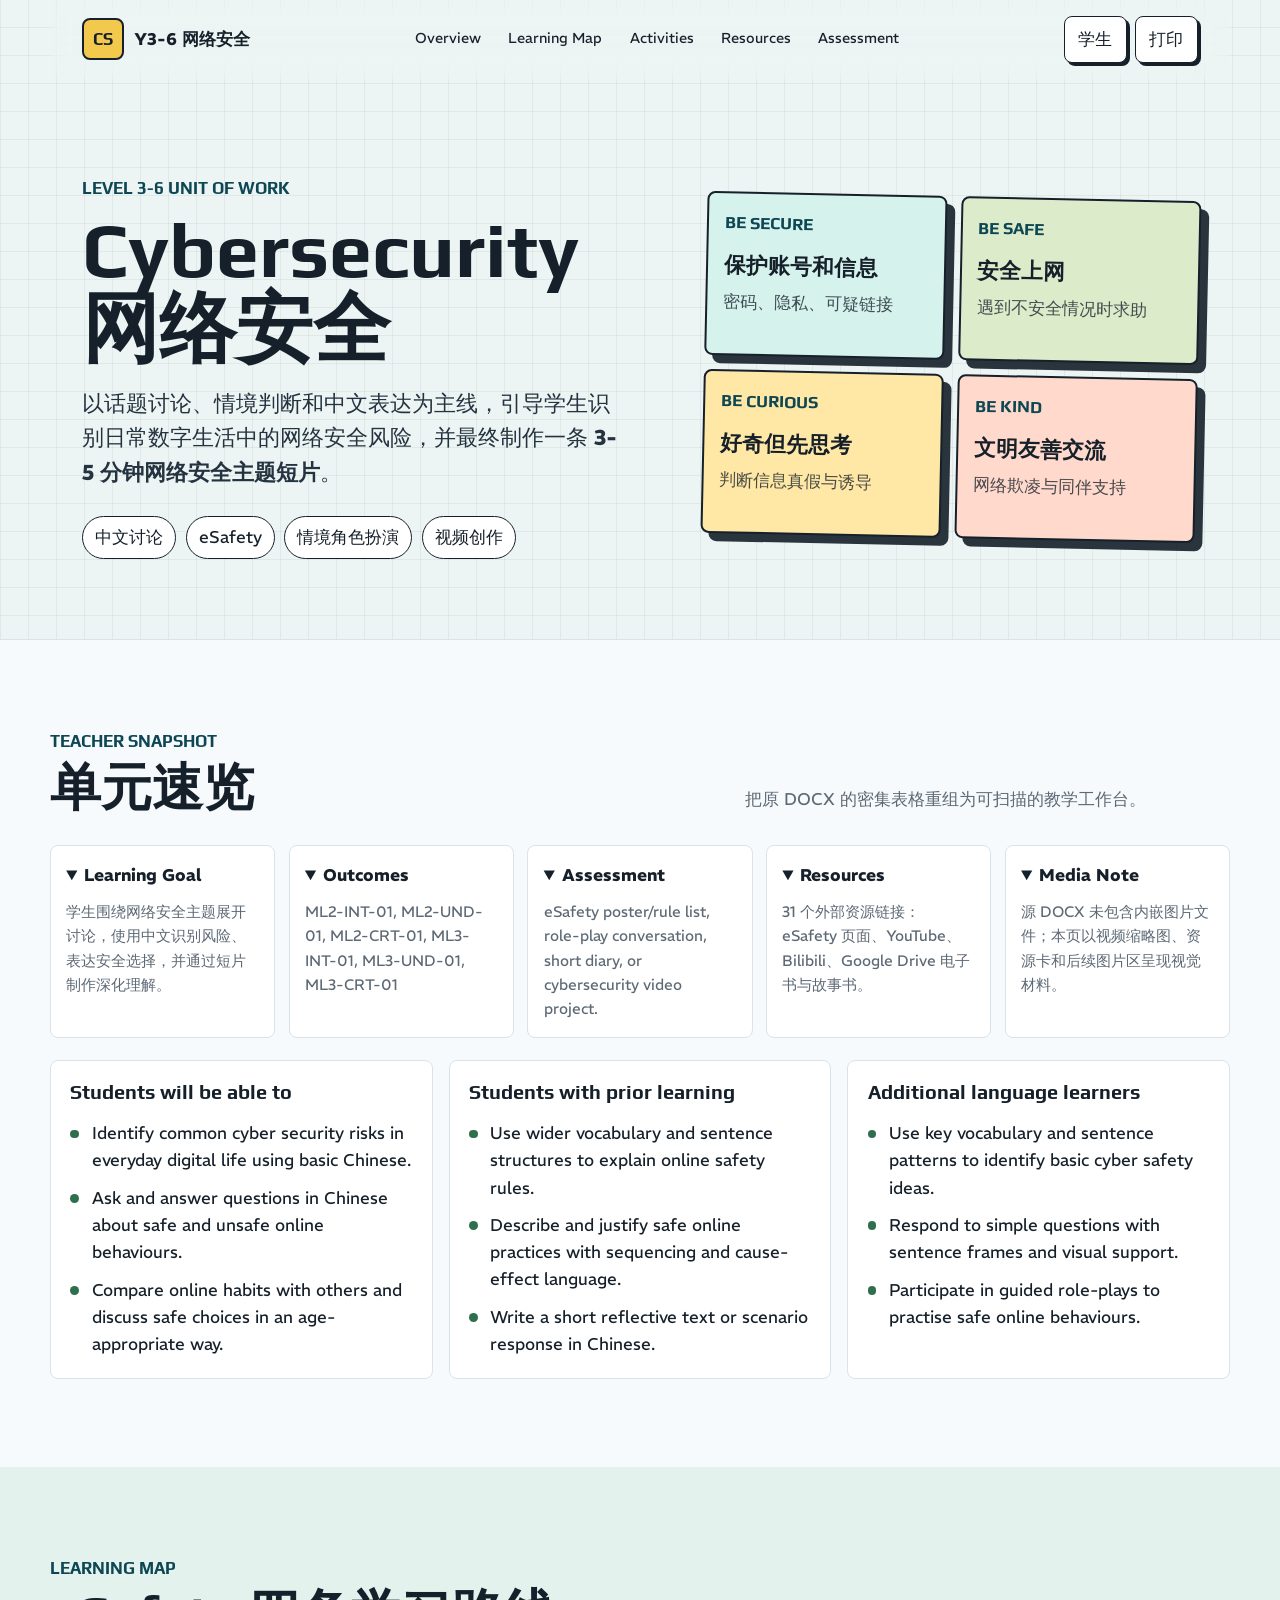
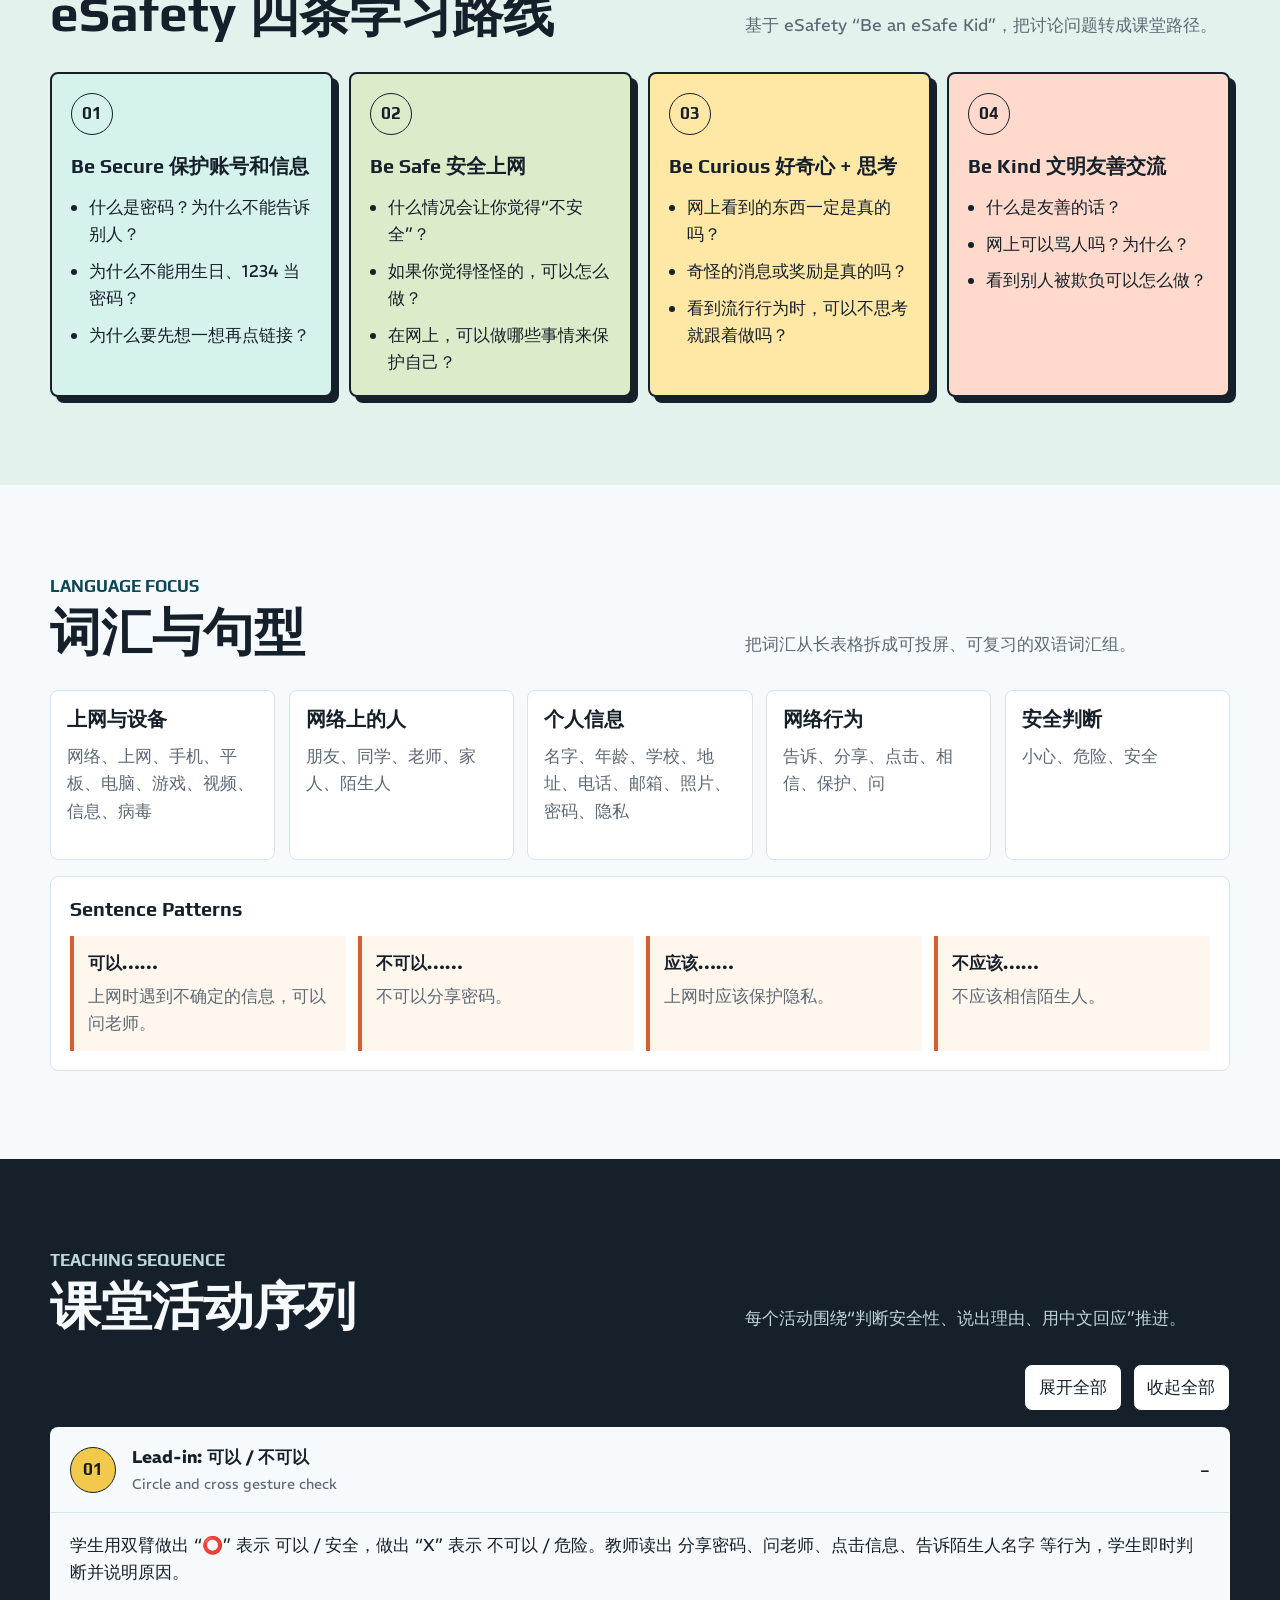
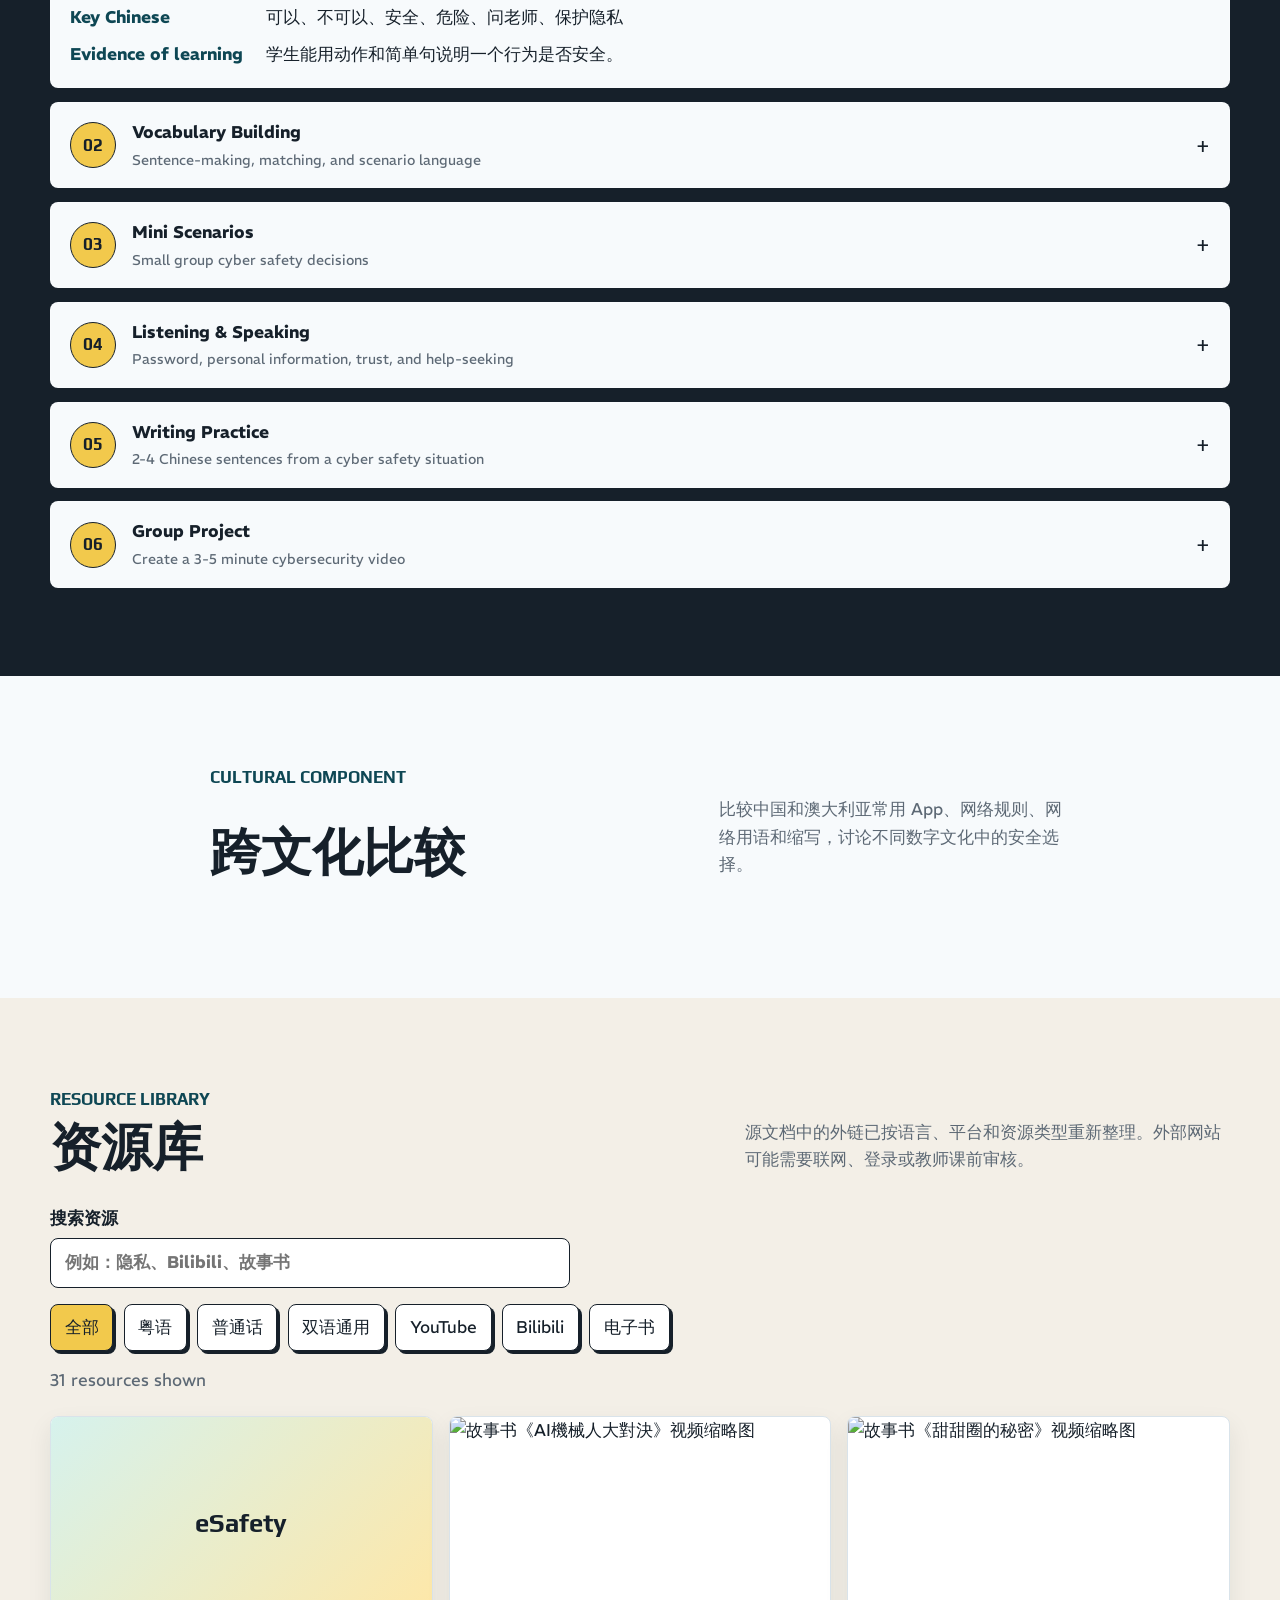
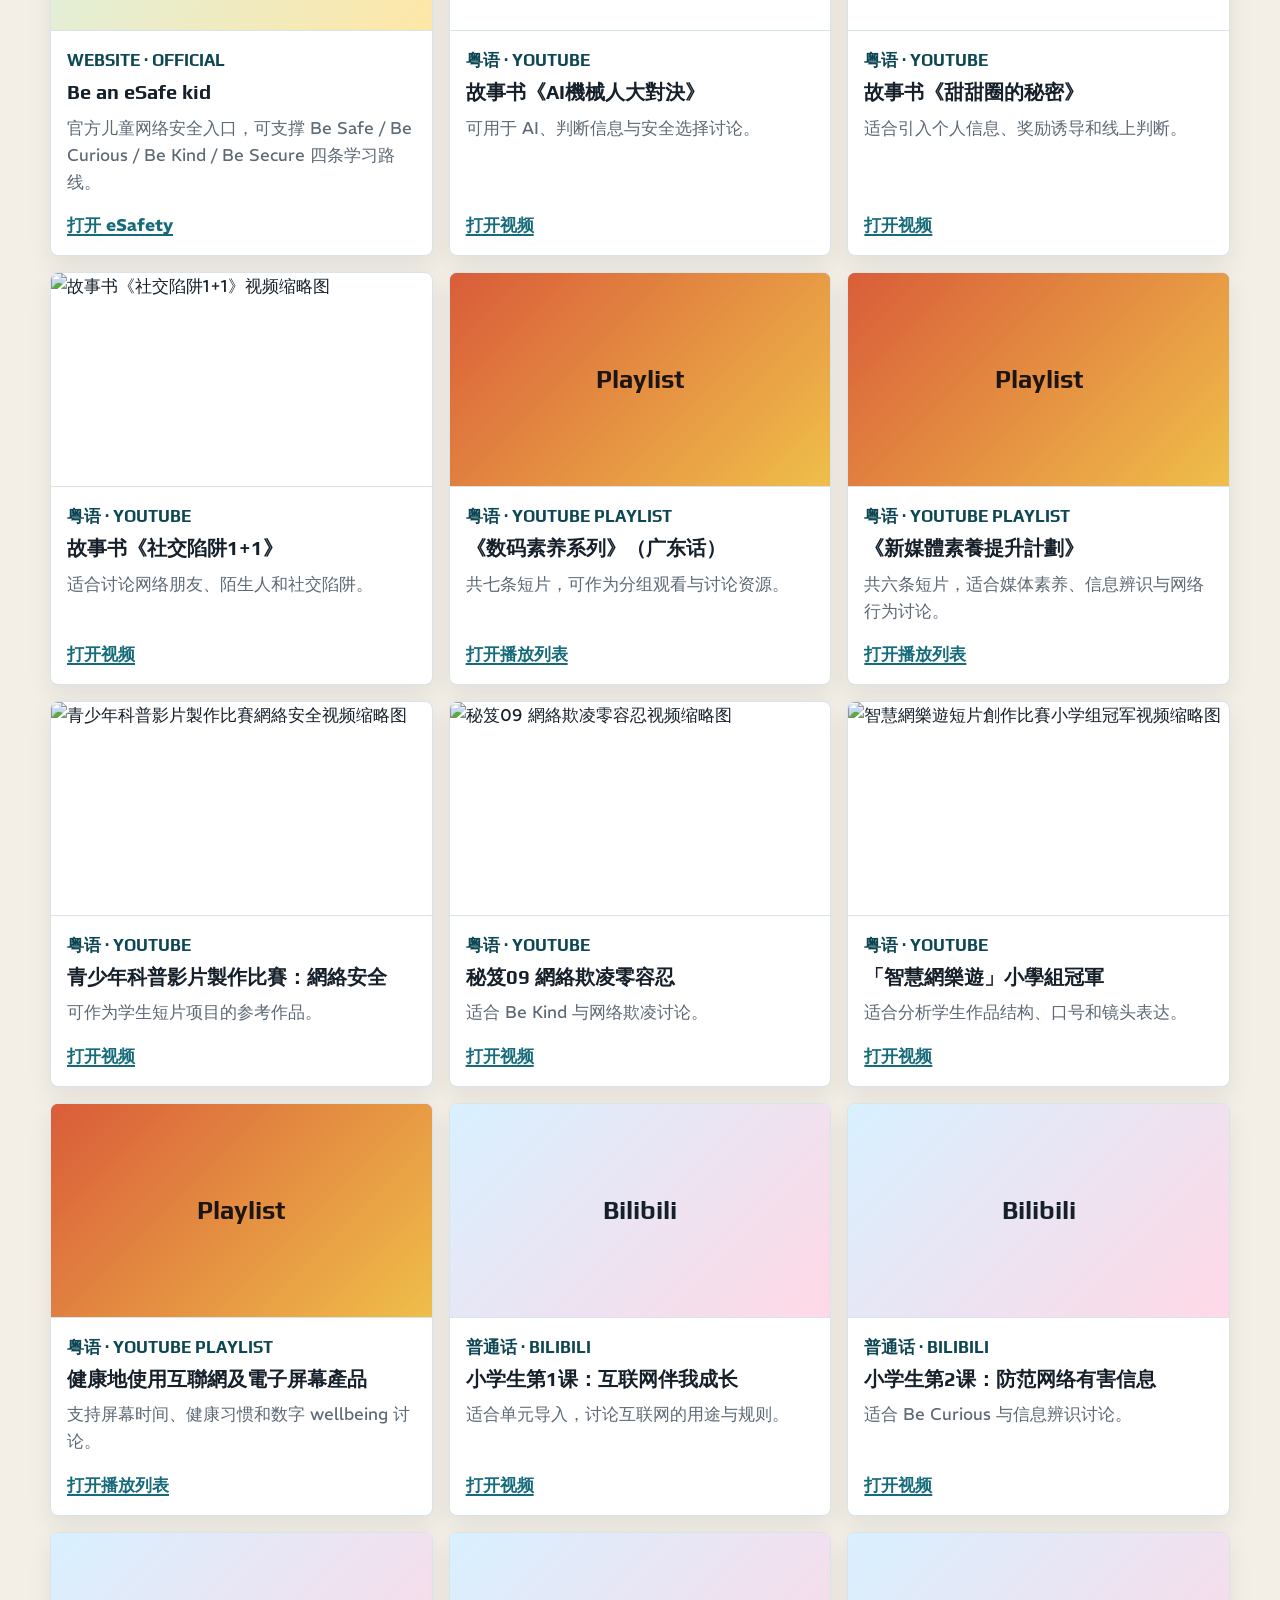
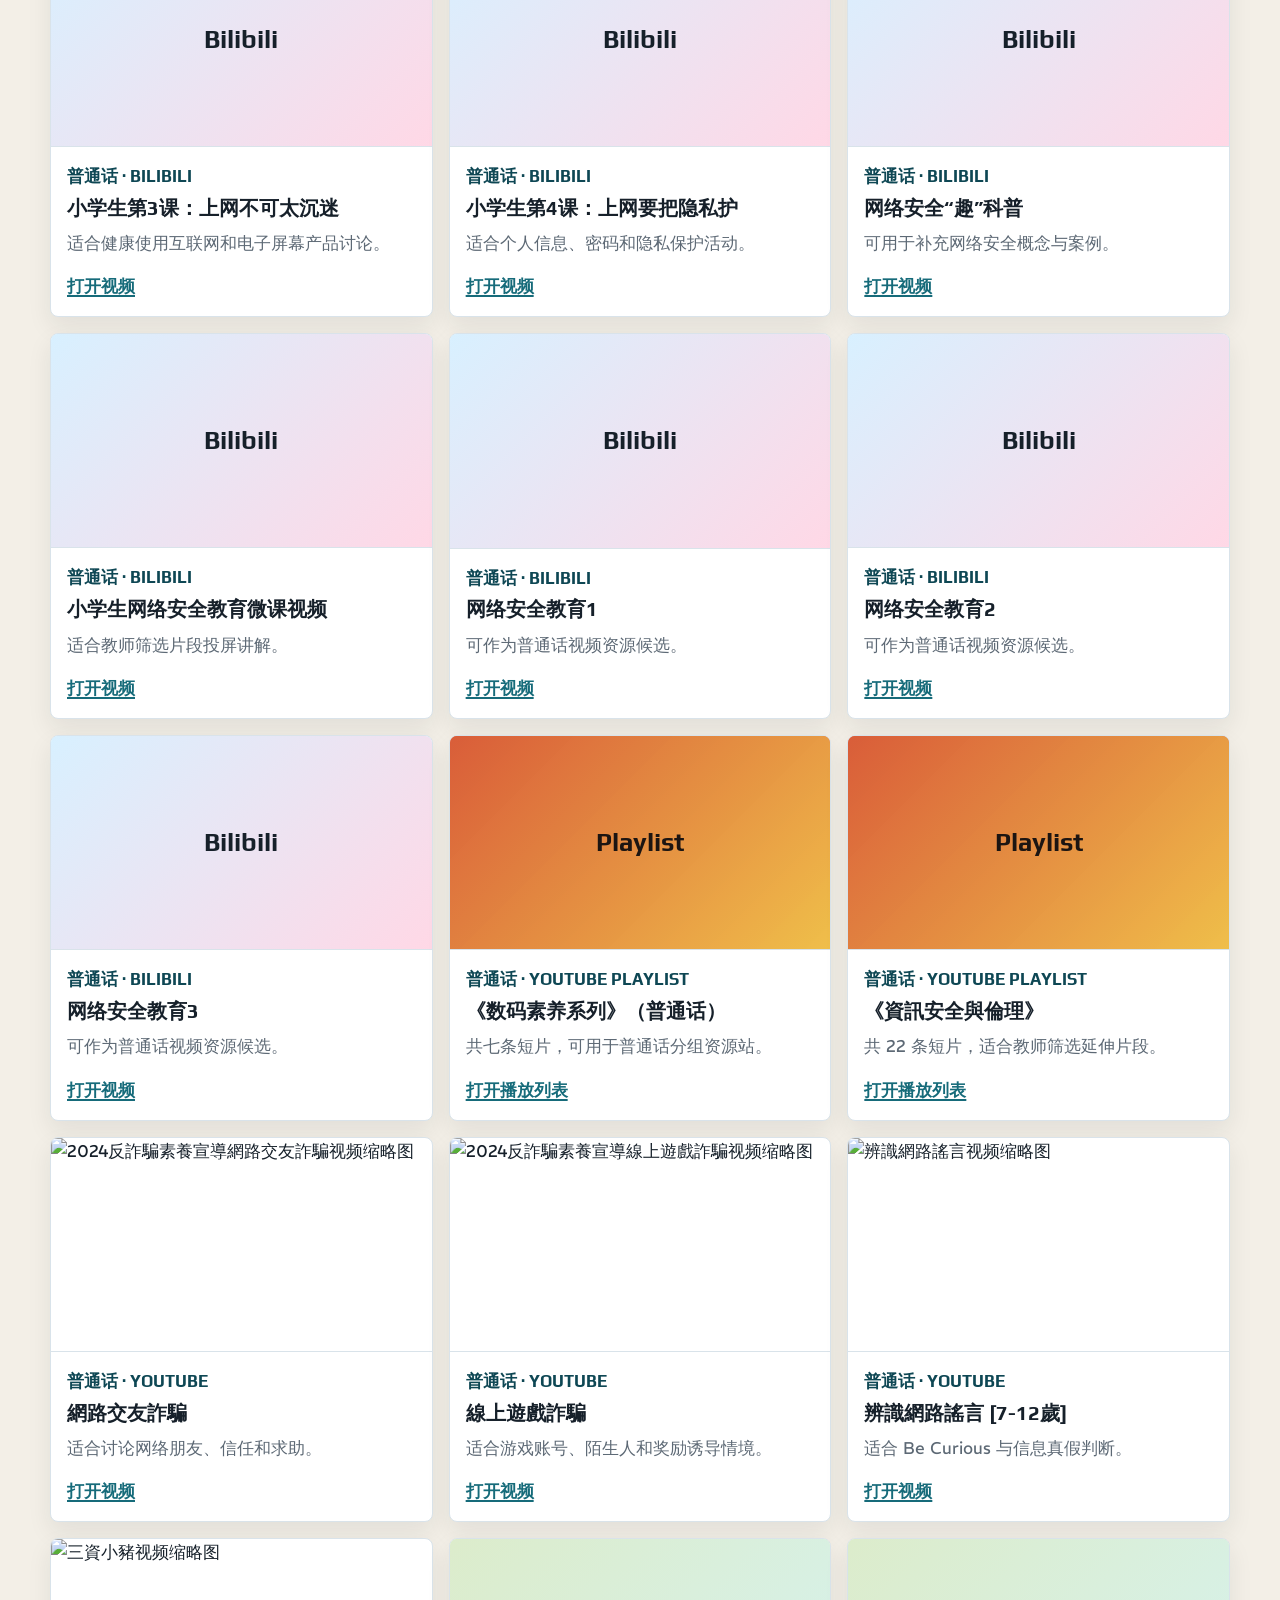
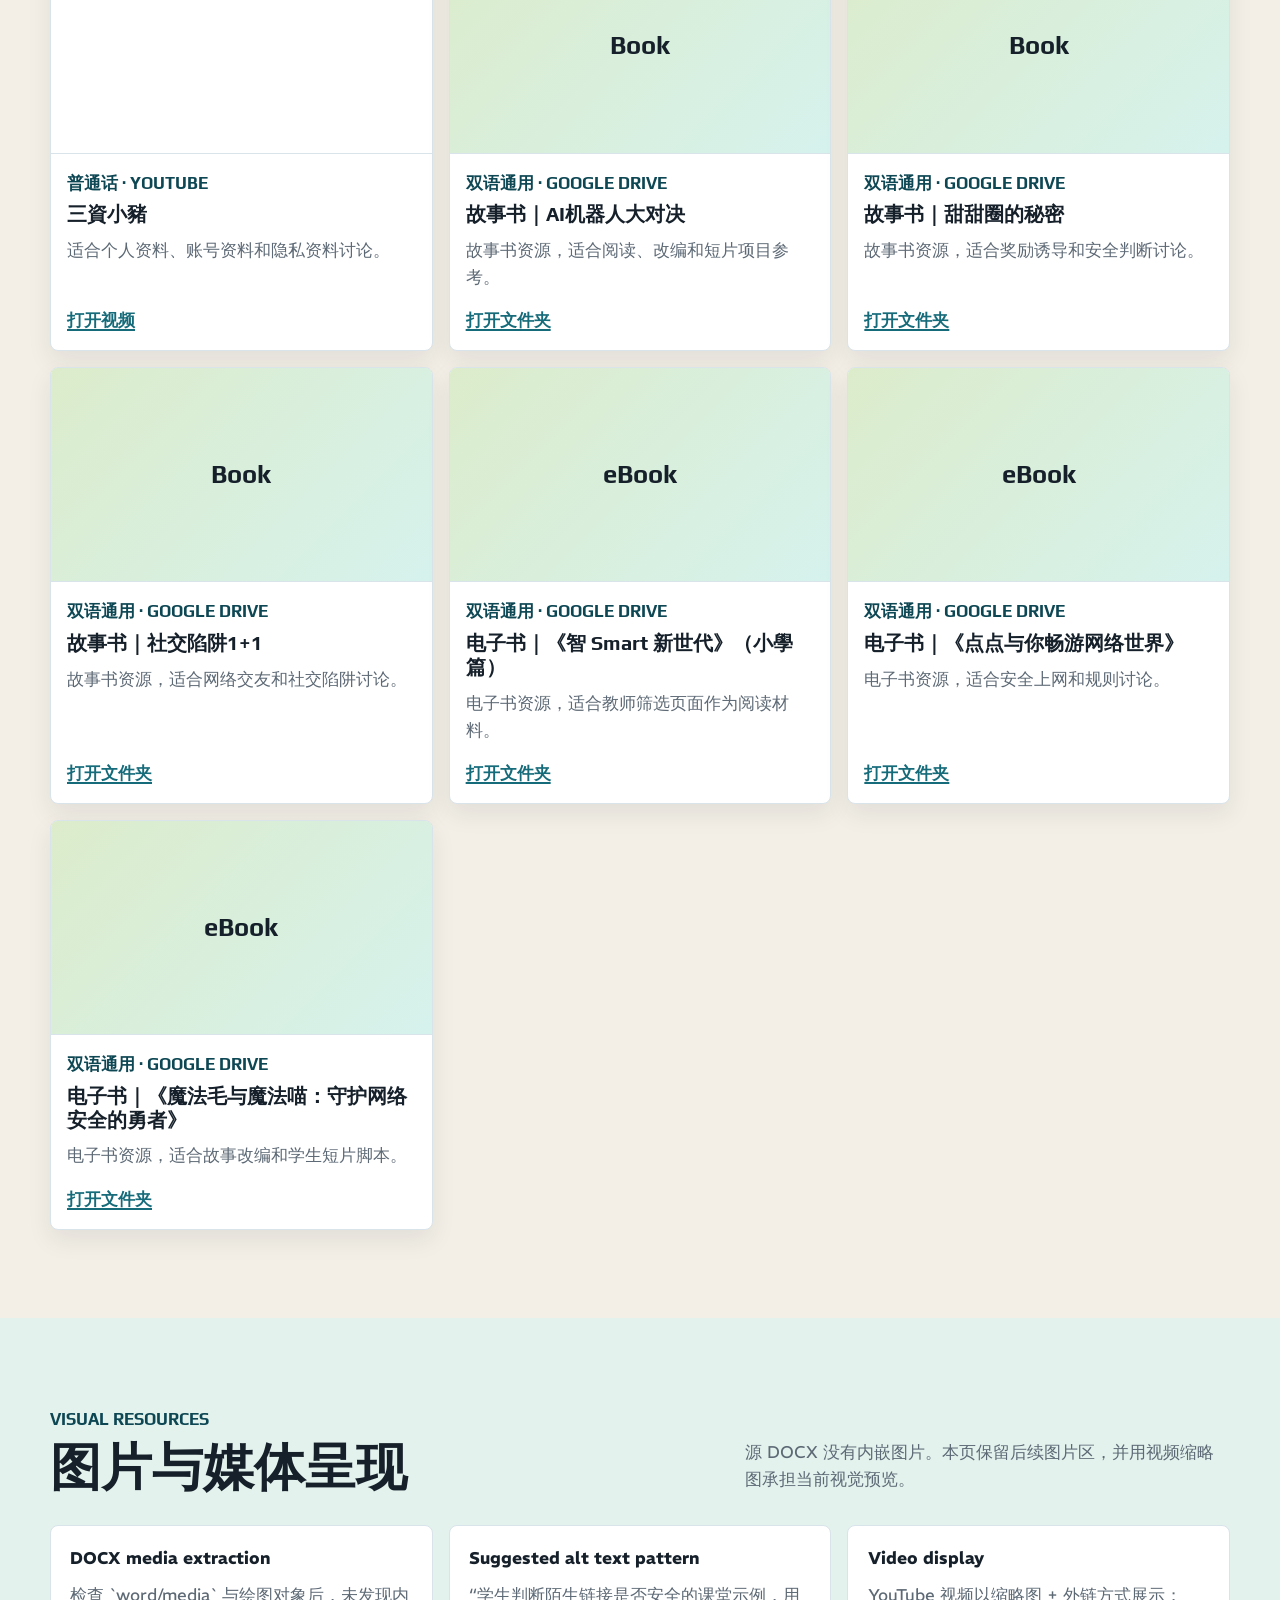
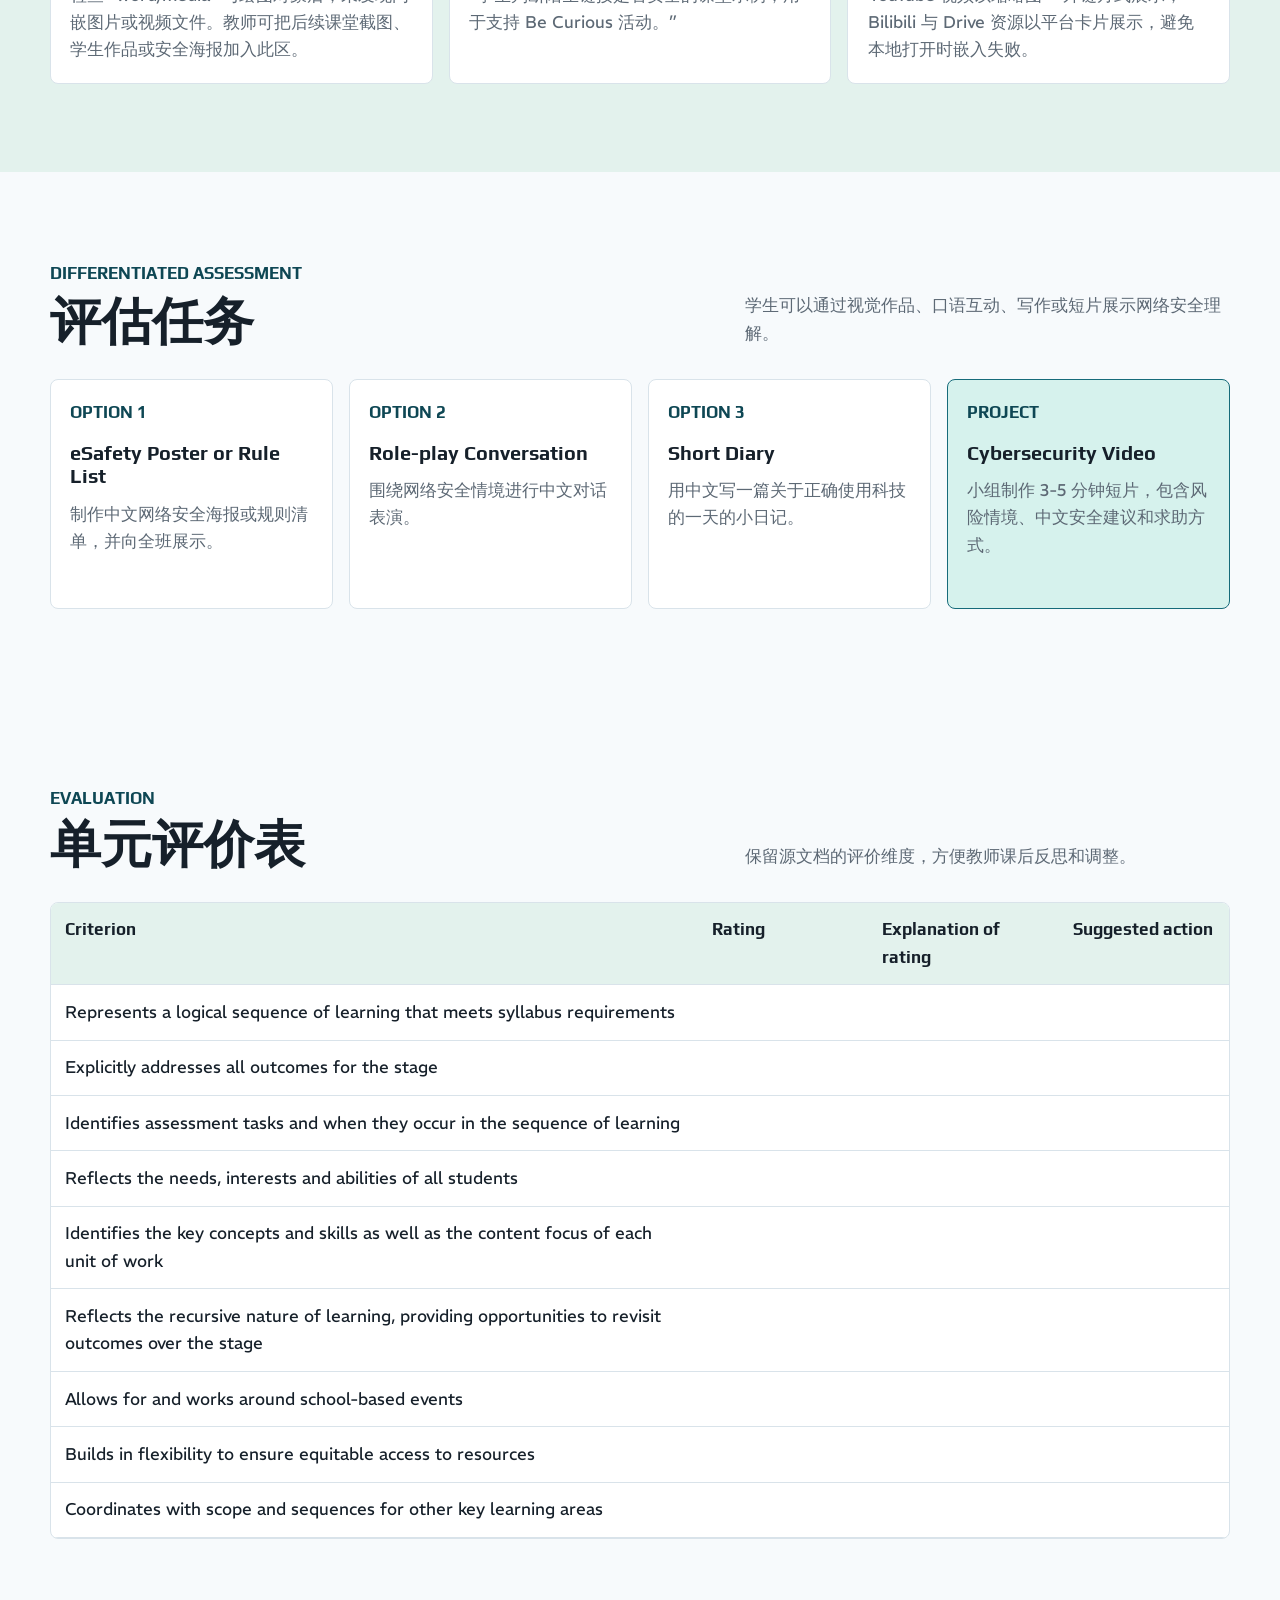
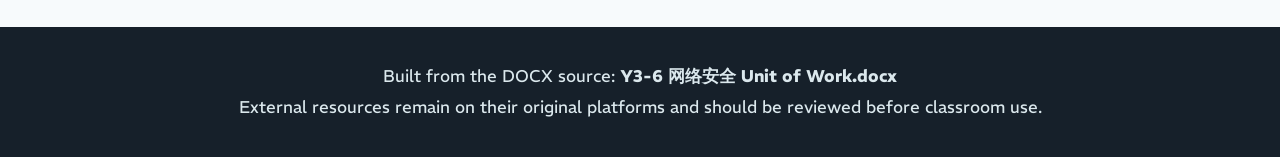
==== web/index.html @ 15c78a52 "v 1.0 of cybersercurity program" ====
<!doctype html>
<html lang="zh-Hans">
<head>
  <meta charset="utf-8">
  <meta name="viewport" content="width=device-width, initial-scale=1">
  <title>Y3-6 Cybersecurity 网络安全 Unit of Work</title>
  <meta name="description" content="Level 3-6 Cybersecurity 网络安全 unit of work, redesigned as a teacher-friendly web resource.">
  <link rel="stylesheet" href="assets/styles.css">
</head>
<body>
  <a class="skip-link" href="#main">Skip to content</a>

  <header class="site-hero" id="top">
    <nav class="topbar" aria-label="Unit navigation">
      <a class="brand" href="#top" aria-label="Cybersecurity unit home">
        <span class="brand-mark" aria-hidden="true">CS</span>
        <span>Y3-6 网络安全</span>
      </a>
      <div class="nav-links">
        <a href="#overview">Overview</a>
        <a href="#map">Learning Map</a>
        <a href="#activities">Activities</a>
        <a href="#resources">Resources</a>
        <a href="#assessment">Assessment</a>
      </div>
      <div class="tools">
        <button class="icon-button" type="button" id="studentMode" aria-pressed="false" title="学生视图">学生</button>
        <button class="icon-button" type="button" id="printPage" title="打印页面">打印</button>
      </div>
    </nav>

    <div class="hero-inner">
      <div class="hero-copy">
        <p class="eyebrow">Level 3-6 Unit of Work</p>
        <h1>Cybersecurity <span lang="zh-Hans">网络安全</span></h1>
        <p class="hero-summary">
          以话题讨论、情境判断和中文表达为主线，引导学生识别日常数字生活中的网络安全风险，并最终制作一条
          <strong>3-5 分钟网络安全主题短片</strong>。
        </p>
        <div class="hero-tags" aria-label="Unit focus">
          <span>中文讨论</span>
          <span>eSafety</span>
          <span>情境角色扮演</span>
          <span>视频创作</span>
        </div>
      </div>
      <div class="hero-board" aria-label="Unit quick snapshot">
        <div class="signal-card signal-card--secure">
          <span class="signal-label">Be Secure</span>
          <strong>保护账号和信息</strong>
          <p>密码、隐私、可疑链接</p>
        </div>
        <div class="signal-card signal-card--safe">
          <span class="signal-label">Be Safe</span>
          <strong>安全上网</strong>
          <p>遇到不安全情况时求助</p>
        </div>
        <div class="signal-card signal-card--curious">
          <span class="signal-label">Be Curious</span>
          <strong>好奇但先思考</strong>
          <p>判断信息真假与诱导</p>
        </div>
        <div class="signal-card signal-card--kind">
          <span class="signal-label">Be Kind</span>
          <strong>文明友善交流</strong>
          <p>网络欺凌与同伴支持</p>
        </div>
      </div>
    </div>
  </header>

  <main id="main">
    <section class="band band--paper" id="overview">
      <div class="section-inner">
        <div class="section-kicker">Teacher Snapshot</div>
        <div class="section-heading">
          <h2>单元速览</h2>
          <p>把原 DOCX 的密集表格重组为可扫描的教学工作台。</p>
        </div>

        <div class="snapshot-grid">
          <details class="brief-card" open>
            <summary>Learning Goal</summary>
            <p>
              学生围绕网络安全主题展开讨论，使用中文识别风险、表达安全选择，并通过短片制作深化理解。
            </p>
          </details>
          <details class="brief-card" open>
            <summary>Outcomes</summary>
            <p>ML2-INT-01, ML2-UND-01, ML2-CRT-01, ML3-INT-01, ML3-UND-01, ML3-CRT-01</p>
          </details>
          <details class="brief-card" open>
            <summary>Assessment</summary>
            <p>eSafety poster/rule list, role-play conversation, short diary, or cybersecurity video project.</p>
          </details>
          <details class="brief-card" open>
            <summary>Resources</summary>
            <p>31 个外部资源链接：eSafety 页面、YouTube、Bilibili、Google Drive 电子书与故事书。</p>
          </details>
          <details class="brief-card" open>
            <summary>Media Note</summary>
            <p>源 DOCX 未包含内嵌图片文件；本页以视频缩略图、资源卡和后续图片区呈现视觉材料。</p>
          </details>
        </div>

        <div class="goal-columns">
          <article>
            <h3>Students will be able to</h3>
            <ul class="check-list">
              <li>Identify common cyber security risks in everyday digital life using basic Chinese.</li>
              <li>Ask and answer questions in Chinese about safe and unsafe online behaviours.</li>
              <li>Compare online habits with others and discuss safe choices in an age-appropriate way.</li>
            </ul>
          </article>
          <article>
            <h3>Students with prior learning</h3>
            <ul class="check-list">
              <li>Use wider vocabulary and sentence structures to explain online safety rules.</li>
              <li>Describe and justify safe online practices with sequencing and cause-effect language.</li>
              <li>Write a short reflective text or scenario response in Chinese.</li>
            </ul>
          </article>
          <article>
            <h3>Additional language learners</h3>
            <ul class="check-list">
              <li>Use key vocabulary and sentence patterns to identify basic cyber safety ideas.</li>
              <li>Respond to simple questions with sentence frames and visual support.</li>
              <li>Participate in guided role-plays to practise safe online behaviours.</li>
            </ul>
          </article>
        </div>
      </div>
    </section>

    <section class="band band--mint" id="map">
      <div class="section-inner">
        <div class="section-kicker">Learning Map</div>
        <div class="section-heading">
          <h2>eSafety 四条学习路线</h2>
          <p>基于 eSafety “Be an eSafe Kid”，把讨论问题转成课堂路径。</p>
        </div>

        <div class="route-grid">
          <article class="route route--secure">
            <span class="route-code">01</span>
            <h3>Be Secure <span lang="zh-Hans">保护账号和信息</span></h3>
            <ul>
              <li>什么是密码？为什么不能告诉别人？</li>
              <li>为什么不能用生日、1234 当密码？</li>
              <li>为什么要先想一想再点链接？</li>
            </ul>
          </article>
          <article class="route route--safe">
            <span class="route-code">02</span>
            <h3>Be Safe <span lang="zh-Hans">安全上网</span></h3>
            <ul>
              <li>什么情况会让你觉得“不安全”？</li>
              <li>如果你觉得怪怪的，可以怎么做？</li>
              <li>在网上，可以做哪些事情来保护自己？</li>
            </ul>
          </article>
          <article class="route route--curious">
            <span class="route-code">03</span>
            <h3>Be Curious <span lang="zh-Hans">好奇心 + 思考</span></h3>
            <ul>
              <li>网上看到的东西一定是真的吗？</li>
              <li>奇怪的消息或奖励是真的吗？</li>
              <li>看到流行行为时，可以不思考就跟着做吗？</li>
            </ul>
          </article>
          <article class="route route--kind">
            <span class="route-code">04</span>
            <h3>Be Kind <span lang="zh-Hans">文明友善交流</span></h3>
            <ul>
              <li>什么是友善的话？</li>
              <li>网上可以骂人吗？为什么？</li>
              <li>看到别人被欺负可以怎么做？</li>
            </ul>
          </article>
        </div>
      </div>
    </section>

    <section class="band band--paper" id="language">
      <div class="section-inner">
        <div class="section-kicker">Language Focus</div>
        <div class="section-heading">
          <h2>词汇与句型</h2>
          <p>把词汇从长表格拆成可投屏、可复习的双语词汇组。</p>
        </div>

        <div class="vocab-grid">
          <article class="vocab-group">
            <h3>上网与设备</h3>
            <p>网络、上网、手机、平板、电脑、游戏、视频、信息、病毒</p>
          </article>
          <article class="vocab-group">
            <h3>网络上的人</h3>
            <p>朋友、同学、老师、家人、陌生人</p>
          </article>
          <article class="vocab-group">
            <h3>个人信息</h3>
            <p>名字、年龄、学校、地址、电话、邮箱、照片、密码、隐私</p>
          </article>
          <article class="vocab-group">
            <h3>网络行为</h3>
            <p>告诉、分享、点击、相信、保护、问</p>
          </article>
          <article class="vocab-group">
            <h3>安全判断</h3>
            <p>小心、危险、安全</p>
          </article>
        </div>

        <div class="sentence-frames">
          <h3>Sentence Patterns</h3>
          <div class="frame-list">
            <p><strong>可以……</strong><span>上网时遇到不确定的信息，可以问老师。</span></p>
            <p><strong>不可以……</strong><span>不可以分享密码。</span></p>
            <p><strong>应该……</strong><span>上网时应该保护隐私。</span></p>
            <p><strong>不应该……</strong><span>不应该相信陌生人。</span></p>
          </div>
        </div>
      </div>
    </section>

    <section class="band band--ink" id="activities">
      <div class="section-inner">
        <div class="section-kicker">Teaching Sequence</div>
        <div class="section-heading">
          <h2>课堂活动序列</h2>
          <p>每个活动围绕“判断安全性、说出理由、用中文回应”推进。</p>
        </div>

        <div class="activity-tools teacher-only">
          <button type="button" class="tool-button" id="expandAll">展开全部</button>
          <button type="button" class="tool-button" id="collapseAll">收起全部</button>
        </div>

        <div class="activity-list">
          <details class="activity" open>
            <summary>
              <span class="activity-step">01</span>
              <span>
                <strong>Lead-in: 可以 / 不可以</strong>
                <small>Circle and cross gesture check</small>
              </span>
            </summary>
            <div class="activity-body">
              <p>
                学生用双臂做出 “⭕” 表示 可以 / 安全，做出 “X” 表示 不可以 / 危险。教师读出
                分享密码、问老师、点击信息、告诉陌生人名字 等行为，学生即时判断并说明原因。
              </p>
              <dl>
                <dt>Key Chinese</dt>
                <dd>可以、不可以、安全、危险、问老师、保护隐私</dd>
                <dt>Evidence of learning</dt>
                <dd>学生能用动作和简单句说明一个行为是否安全。</dd>
              </dl>
            </div>
          </details>

          <details class="activity">
            <summary>
              <span class="activity-step">02</span>
              <span>
                <strong>Vocabulary Building</strong>
                <small>Sentence-making, matching, and scenario language</small>
              </span>
            </summary>
            <div class="activity-body">
              <p>
                使用词汇卡进行中英配对、造句和快速复习。学生把“密码、陌生人、点击、分享、隐私”等词放入句型，
                形成可在情境讨论中使用的中文表达。
              </p>
              <dl>
                <dt>Student task</dt>
                <dd>用一个关键词和一个句型造句，例如“不可以分享密码”。</dd>
                <dt>Support</dt>
                <dd>提供句框、图示和同伴示范。</dd>
              </dl>
            </div>
          </details>

          <details class="activity">
            <summary>
              <span class="activity-step">03</span>
              <span>
                <strong>Mini Scenarios</strong>
                <small>Small group cyber safety decisions</small>
              </span>
            </summary>
            <div class="activity-body">
              <p>
                小组抽取情境卡，例如 “Someone asks for your name” 或 “Receiving a link from a stranger”。
                学生讨论后使用所学词汇和句型表达会怎么做，再向全班分享。
              </p>
              <div class="scenario-grid">
                <article>
                  <h4>A stranger sends a link</h4>
                  <p>我不应该点击。我可以问老师。</p>
                </article>
                <article>
                  <h4>A friend asks for your password</h4>
                  <p>不可以分享密码。密码是隐私。</p>
                </article>
                <article>
                  <h4>Someone is rude in a game</h4>
                  <p>我应该告诉老师或家人。</p>
                </article>
              </div>
            </div>
          </details>

          <details class="activity">
            <summary>
              <span class="activity-step">04</span>
              <span>
                <strong>Listening & Speaking</strong>
                <small>Password, personal information, trust, and help-seeking</small>
              </span>
            </summary>
            <div class="activity-body">
              <div class="prompt-columns">
                <div>
                  <h4>Password Protection</h4>
                  <p>Would you share your password with anyone other than your family? Why or why not?</p>
                </div>
                <div>
                  <h4>Personal Information</h4>
                  <p>What information should you never share online: address, school, phone number?</p>
                </div>
                <div>
                  <h4>Online Trust</h4>
                  <p>Can you trust new friends you meet online? Why or why not?</p>
                </div>
                <div>
                  <h4>If Problems Happen</h4>
                  <p>If you encounter something unsafe online, who would you ask for help?</p>
                </div>
              </div>
            </div>
          </details>

          <details class="activity">
            <summary>
              <span class="activity-step">05</span>
              <span>
                <strong>Writing Practice</strong>
                <small>2-4 Chinese sentences from a cyber safety situation</small>
              </span>
            </summary>
            <div class="activity-body">
              <p>
                给学生一个简短情境，请他们写 2-4 句中文说明会怎么做。可选情境包括收到陌生人链接、游戏中有人说难听的话、
                朋友询问密码等。
              </p>
              <p class="example-line">Example: 我不可以点击陌生人的链接。我应该问老师。这样比较安全。</p>
            </div>
          </details>

          <details class="activity">
            <summary>
              <span class="activity-step">06</span>
              <span>
                <strong>Group Project</strong>
                <small>Create a 3-5 minute cybersecurity video</small>
              </span>
            </summary>
            <div class="activity-body">
              <p>
                学生小组制作网络安全主题短片，展示一个常见风险、中文安全建议和求助方式。作品可采用情境剧、采访、
                规则说明或故事书改编。
              </p>
              <dl>
                <dt>Success markers</dt>
                <dd>清楚呈现风险、使用目标词汇、给出安全选择、表达可信求助对象。</dd>
              </dl>
            </div>
          </details>
        </div>
      </div>
    </section>

    <section class="band band--paper" id="culture">
      <div class="section-inner narrow">
        <div class="section-kicker">Cultural Component</div>
        <div class="section-heading">
          <h2>跨文化比较</h2>
          <p>比较中国和澳大利亚常用 App、网络规则、网络用语和缩写，讨论不同数字文化中的安全选择。</p>
        </div>
      </div>
    </section>

    <section class="band band--resource" id="resources">
      <div class="section-inner">
        <div class="section-kicker">Resource Library</div>
        <div class="section-heading">
          <h2>资源库</h2>
          <p>源文档中的外链已按语言、平台和资源类型重新整理。外部网站可能需要联网、登录或教师课前审核。</p>
        </div>

        <div class="resource-controls teacher-only" aria-label="Resource filters">
          <label class="search-box">
            <span>搜索资源</span>
            <input id="resourceSearch" type="search" placeholder="例如：隐私、Bilibili、故事书">
          </label>
          <div class="filter-group" role="group" aria-label="Filter resources">
            <button class="filter-chip is-active" type="button" data-filter="all">全部</button>
            <button class="filter-chip" type="button" data-filter="Cantonese">粤语</button>
            <button class="filter-chip" type="button" data-filter="Mandarin">普通话</button>
            <button class="filter-chip" type="button" data-filter="Bilingual">双语通用</button>
            <button class="filter-chip" type="button" data-filter="YouTube">YouTube</button>
            <button class="filter-chip" type="button" data-filter="Bilibili">Bilibili</button>
            <button class="filter-chip" type="button" data-filter="Book">电子书</button>
          </div>
          <p class="resource-count"><span id="resourceCount">31</span> resources shown</p>
        </div>

        <div class="resource-grid" id="resourceGrid">
          <article class="resource-card" data-tags="Web English eSafety Official" data-platform="eSafety">
            <div class="resource-visual resource-visual--esafety"><span>eSafety</span></div>
            <div class="resource-content">
              <span class="resource-meta">Website · Official</span>
              <h3>Be an eSafe kid</h3>
              <p>官方儿童网络安全入口，可支撑 Be Safe / Be Curious / Be Kind / Be Secure 四条学习路线。</p>
              <a href="https://www.esafety.gov.au/kids/be-an-esafe-kid" target="_blank" rel="noopener">打开 eSafety</a>
            </div>
          </article>

          <article class="resource-card" data-tags="Cantonese YouTube Video Book" data-platform="YouTube">
            <img src="https://i.ytimg.com/vi/eTzRjbGXSaA/hqdefault.jpg" alt="故事书《AI機械人大對決》视频缩略图" loading="lazy">
            <div class="resource-content">
              <span class="resource-meta">粤语 · YouTube</span>
              <h3>故事书《AI機械人大對決》</h3>
              <p>可用于 AI、判断信息与安全选择讨论。</p>
              <a href="https://www.youtube.com/watch?v=eTzRjbGXSaA&list=PLkQYWtFAxg30lzh4jxXr7pokF6-bzlW8j" target="_blank" rel="noopener">打开视频</a>
            </div>
          </article>

          <article class="resource-card" data-tags="Cantonese YouTube Video Book" data-platform="YouTube">
            <img src="https://i.ytimg.com/vi/ORaNI0R6J9E/hqdefault.jpg" alt="故事书《甜甜圈的秘密》视频缩略图" loading="lazy">
            <div class="resource-content">
              <span class="resource-meta">粤语 · YouTube</span>
              <h3>故事书《甜甜圈的秘密》</h3>
              <p>适合引入个人信息、奖励诱导和线上判断。</p>
              <a href="https://www.youtube.com/watch?v=ORaNI0R6J9E&list=PLkQYWtFAxg30lzh4jxXr7pokF6-bzlW8j&index=2" target="_blank" rel="noopener">打开视频</a>
            </div>
          </article>

          <article class="resource-card" data-tags="Cantonese YouTube Video Book" data-platform="YouTube">
            <img src="https://i.ytimg.com/vi/NW3e4f7_mkQ/hqdefault.jpg" alt="故事书《社交陷阱1+1》视频缩略图" loading="lazy">
            <div class="resource-content">
              <span class="resource-meta">粤语 · YouTube</span>
              <h3>故事书《社交陷阱1+1》</h3>
              <p>适合讨论网络朋友、陌生人和社交陷阱。</p>
              <a href="https://www.youtube.com/watch?v=NW3e4f7_mkQ&list=PLkQYWtFAxg30lzh4jxXr7pokF6-bzlW8j&index=3" target="_blank" rel="noopener">打开视频</a>
            </div>
          </article>

          <article class="resource-card" data-tags="Cantonese YouTube Playlist Video Digital Literacy" data-platform="YouTube">
            <div class="resource-visual resource-visual--youtube"><span>Playlist</span></div>
            <div class="resource-content">
              <span class="resource-meta">粤语 · YouTube playlist</span>
              <h3>《数码素养系列》（广东话）</h3>
              <p>共七条短片，可作为分组观看与讨论资源。</p>
              <a href="https://youtube.com/playlist?list=PLkQYWtFAxg31rLsbd2rf5UbXpDq9zyVAL&si=ftOZ4GBbi_3a8uVs" target="_blank" rel="noopener">打开播放列表</a>
            </div>
          </article>

          <article class="resource-card" data-tags="Cantonese YouTube Playlist Video Media Literacy" data-platform="YouTube">
            <div class="resource-visual resource-visual--youtube"><span>Playlist</span></div>
            <div class="resource-content">
              <span class="resource-meta">粤语 · YouTube playlist</span>
              <h3>《新媒體素養提升計劃》</h3>
              <p>共六条短片，适合媒体素养、信息辨识与网络行为讨论。</p>
              <a href="https://youtube.com/playlist?list=PLIIDSEAIjeE-XXpoaQGj2v5Rig7jsUUz8&si=XfpaCUfNCL8yFmQA" target="_blank" rel="noopener">打开播放列表</a>
            </div>
          </article>

          <article class="resource-card" data-tags="Cantonese YouTube Video Cybersecurity" data-platform="YouTube">
            <img src="https://i.ytimg.com/vi/QxGNO4ziZnE/hqdefault.jpg" alt="青少年科普影片製作比賽網絡安全视频缩略图" loading="lazy">
            <div class="resource-content">
              <span class="resource-meta">粤语 · YouTube</span>
              <h3>青少年科普影片製作比賽：網絡安全</h3>
              <p>可作为学生短片项目的参考作品。</p>
              <a href="https://www.youtube.com/watch?v=QxGNO4ziZnE" target="_blank" rel="noopener">打开视频</a>
            </div>
          </article>

          <article class="resource-card" data-tags="Cantonese YouTube Video Cyberbullying" data-platform="YouTube">
            <img src="https://i.ytimg.com/vi/G2ZAeNf8rYU/hqdefault.jpg" alt="秘笈09 網絡欺凌零容忍视频缩略图" loading="lazy">
            <div class="resource-content">
              <span class="resource-meta">粤语 · YouTube</span>
              <h3>秘笈09 網絡欺凌零容忍</h3>
              <p>适合 Be Kind 与网络欺凌讨论。</p>
              <a href="https://www.youtube.com/watch?v=G2ZAeNf8rYU" target="_blank" rel="noopener">打开视频</a>
            </div>
          </article>

          <article class="resource-card" data-tags="Cantonese YouTube Video Creative" data-platform="YouTube">
            <img src="https://i.ytimg.com/vi/vhvwyPLtIBE/hqdefault.jpg" alt="智慧網樂遊短片創作比賽小学组冠军视频缩略图" loading="lazy">
            <div class="resource-content">
              <span class="resource-meta">粤语 · YouTube</span>
              <h3>「智慧網樂遊」小學組冠軍</h3>
              <p>适合分析学生作品结构、口号和镜头表达。</p>
              <a href="https://www.youtube.com/watch?v=vhvwyPLtIBE" target="_blank" rel="noopener">打开视频</a>
            </div>
          </article>

          <article class="resource-card" data-tags="Cantonese YouTube Playlist Video Wellbeing" data-platform="YouTube">
            <div class="resource-visual resource-visual--youtube"><span>Playlist</span></div>
            <div class="resource-content">
              <span class="resource-meta">粤语 · YouTube playlist</span>
              <h3>健康地使用互聯網及電子屏幕產品</h3>
              <p>支持屏幕时间、健康习惯和数字 wellbeing 讨论。</p>
              <a href="https://youtube.com/playlist?list=PLy8zN7Ql_1rYH0eAhn7LzfCbzRLZAhka6&si=HcLU-OE7fuYN1kCc" target="_blank" rel="noopener">打开播放列表</a>
            </div>
          </article>

          <article class="resource-card" data-tags="Mandarin Bilibili Video Literacy" data-platform="Bilibili">
            <div class="resource-visual resource-visual--bilibili"><span>Bilibili</span></div>
            <div class="resource-content">
              <span class="resource-meta">普通话 · Bilibili</span>
              <h3>小学生第1课：互联网伴我成长</h3>
              <p>适合单元导入，讨论互联网的用途与规则。</p>
              <a href="https://www.bilibili.com/video/BV1P34y1x7oV/?spm_id_from=333.337.search-card.all.click&vd_source=02111f18dd603bd40a7d54ca203d2f09" target="_blank" rel="noopener">打开视频</a>
            </div>
          </article>

          <article class="resource-card" data-tags="Mandarin Bilibili Video Harmful Information" data-platform="Bilibili">
            <div class="resource-visual resource-visual--bilibili"><span>Bilibili</span></div>
            <div class="resource-content">
              <span class="resource-meta">普通话 · Bilibili</span>
              <h3>小学生第2课：防范网络有害信息</h3>
              <p>适合 Be Curious 与信息辨识讨论。</p>
              <a href="https://www.bilibili.com/video/BV1Ca411i7DU/?spm_id_from=333.337.search-card.all.click&vd_source=02111f18dd603bd40a7d54ca203d2f09" target="_blank" rel="noopener">打开视频</a>
            </div>
          </article>

          <article class="resource-card" data-tags="Mandarin Bilibili Video Screen Time" data-platform="Bilibili">
            <div class="resource-visual resource-visual--bilibili"><span>Bilibili</span></div>
            <div class="resource-content">
              <span class="resource-meta">普通话 · Bilibili</span>
              <h3>小学生第3课：上网不可太沉迷</h3>
              <p>适合健康使用互联网和电子屏幕产品讨论。</p>
              <a href="https://www.bilibili.com/video/BV1PY4y1p7df/?spm_id_from=333.337.search-card.all.click&vd_source=02111f18dd603bd40a7d54ca203d2f09" target="_blank" rel="noopener">打开视频</a>
            </div>
          </article>

          <article class="resource-card" data-tags="Mandarin Bilibili Video Privacy" data-platform="Bilibili">
            <div class="resource-visual resource-visual--bilibili"><span>Bilibili</span></div>
            <div class="resource-content">
              <span class="resource-meta">普通话 · Bilibili</span>
              <h3>小学生第4课：上网要把隐私护</h3>
              <p>适合个人信息、密码和隐私保护活动。</p>
              <a href="https://www.bilibili.com/video/BV1oS4y117oD/?spm_id_from=333.337.search-card.all.click&vd_source=02111f18dd603bd40a7d54ca203d2f09" target="_blank" rel="noopener">打开视频</a>
            </div>
          </article>

          <article class="resource-card" data-tags="Mandarin Bilibili Video Cybersecurity" data-platform="Bilibili">
            <div class="resource-visual resource-visual--bilibili"><span>Bilibili</span></div>
            <div class="resource-content">
              <span class="resource-meta">普通话 · Bilibili</span>
              <h3>网络安全“趣”科普</h3>
              <p>可用于补充网络安全概念与案例。</p>
              <a href="https://www.bilibili.com/video/BV1JM4y1b7Wm/?spm_id_from=333.337.search-card.all.click&vd_source=02111f18dd603bd40a7d54ca203d2f09" target="_blank" rel="noopener">打开视频</a>
            </div>
          </article>

          <article class="resource-card" data-tags="Mandarin Bilibili Video Lesson" data-platform="Bilibili">
            <div class="resource-visual resource-visual--bilibili"><span>Bilibili</span></div>
            <div class="resource-content">
              <span class="resource-meta">普通话 · Bilibili</span>
              <h3>小学生网络安全教育微课视频</h3>
              <p>适合教师筛选片段投屏讲解。</p>
              <a href="https://www.bilibili.com/video/BV11t4y1H7kB/?spm_id_from=333.337.search-card.all.click&vd_source=02111f18dd603bd40a7d54ca203d2f09" target="_blank" rel="noopener">打开视频</a>
            </div>
          </article>

          <article class="resource-card" data-tags="Mandarin Bilibili Video Lesson" data-platform="Bilibili">
            <div class="resource-visual resource-visual--bilibili"><span>Bilibili</span></div>
            <div class="resource-content">
              <span class="resource-meta">普通话 · Bilibili</span>
              <h3>网络安全教育1</h3>
              <p>可作为普通话视频资源候选。</p>
              <a href="https://www.bilibili.com/video/BV1aX4y1h7Yw/?spm_id_from=333.337.search-card.all.click&vd_source=02111f18dd603bd40a7d54ca203d2f09" target="_blank" rel="noopener">打开视频</a>
            </div>
          </article>

          <article class="resource-card" data-tags="Mandarin Bilibili Video Lesson" data-platform="Bilibili">
            <div class="resource-visual resource-visual--bilibili"><span>Bilibili</span></div>
            <div class="resource-content">
              <span class="resource-meta">普通话 · Bilibili</span>
              <h3>网络安全教育2</h3>
              <p>可作为普通话视频资源候选。</p>
              <a href="https://www.bilibili.com/video/BV1is4y1T7nd?spm_id_from=333.788.videopod.sections&vd_source=02111f18dd603bd40a7d54ca203d2f09" target="_blank" rel="noopener">打开视频</a>
            </div>
          </article>

          <article class="resource-card" data-tags="Mandarin Bilibili Video Lesson" data-platform="Bilibili">
            <div class="resource-visual resource-visual--bilibili"><span>Bilibili</span></div>
            <div class="resource-content">
              <span class="resource-meta">普通话 · Bilibili</span>
              <h3>网络安全教育3</h3>
              <p>可作为普通话视频资源候选。</p>
              <a href="https://www.bilibili.com/video/BV1ds4y1q7Am?spm_id_from=333.788.videopod.sections&vd_source=02111f18dd603bd40a7d54ca203d2f09" target="_blank" rel="noopener">打开视频</a>
            </div>
          </article>

          <article class="resource-card" data-tags="Mandarin YouTube Playlist Video Digital Literacy" data-platform="YouTube">
            <div class="resource-visual resource-visual--youtube"><span>Playlist</span></div>
            <div class="resource-content">
              <span class="resource-meta">普通话 · YouTube playlist</span>
              <h3>《数码素养系列》（普通话）</h3>
              <p>共七条短片，可用于普通话分组资源站。</p>
              <a href="https://youtube.com/playlist?list=PLkQYWtFAxg3306G3qxWgIt1ihuXUQkrPB&si=_Uqb-xoHZFrmsaJ-" target="_blank" rel="noopener">打开播放列表</a>
            </div>
          </article>

          <article class="resource-card" data-tags="Mandarin YouTube Playlist Video Information Security Ethics" data-platform="YouTube">
            <div class="resource-visual resource-visual--youtube"><span>Playlist</span></div>
            <div class="resource-content">
              <span class="resource-meta">普通话 · YouTube playlist</span>
              <h3>《資訊安全與倫理》</h3>
              <p>共 22 条短片，适合教师筛选延伸片段。</p>
              <a href="https://youtube.com/playlist?list=PLShUzCCmJhxL7lVsmOTygSenGw9yezJcM&si=xL9DN5x-QEenhg-j" target="_blank" rel="noopener">打开播放列表</a>
            </div>
          </article>

          <article class="resource-card" data-tags="Mandarin YouTube Video Scam" data-platform="YouTube">
            <img src="https://i.ytimg.com/vi/TeqxNzExsw8/hqdefault.jpg" alt="2024反詐騙素養宣導網路交友詐騙视频缩略图" loading="lazy">
            <div class="resource-content">
              <span class="resource-meta">普通话 · YouTube</span>
              <h3>網路交友詐騙</h3>
              <p>适合讨论网络朋友、信任和求助。</p>
              <a href="https://www.youtube.com/watch?v=TeqxNzExsw8" target="_blank" rel="noopener">打开视频</a>
            </div>
          </article>

          <article class="resource-card" data-tags="Mandarin YouTube Video Scam Game" data-platform="YouTube">
            <img src="https://i.ytimg.com/vi/GKjzGT8TFFM/hqdefault.jpg" alt="2024反詐騙素養宣導線上遊戲詐騙视频缩略图" loading="lazy">
            <div class="resource-content">
              <span class="resource-meta">普通话 · YouTube</span>
              <h3>線上遊戲詐騙</h3>
              <p>适合游戏账号、陌生人和奖励诱导情境。</p>
              <a href="https://www.youtube.com/watch?v=GKjzGT8TFFM" target="_blank" rel="noopener">打开视频</a>
            </div>
          </article>

          <article class="resource-card" data-tags="Mandarin YouTube Video Rumour" data-platform="YouTube">
            <img src="https://i.ytimg.com/vi/7Z--MyKOFoA/hqdefault.jpg" alt="辨識網路謠言视频缩略图" loading="lazy">
            <div class="resource-content">
              <span class="resource-meta">普通话 · YouTube</span>
              <h3>辨識網路謠言 [7-12歲]</h3>
              <p>适合 Be Curious 与信息真假判断。</p>
              <a href="https://www.youtube.com/watch?v=7Z--MyKOFoA" target="_blank" rel="noopener">打开视频</a>
            </div>
          </article>

          <article class="resource-card" data-tags="Mandarin YouTube Video Privacy" data-platform="YouTube">
            <img src="https://i.ytimg.com/vi/iiSRaVC7i5Q/hqdefault.jpg" alt="三資小豬视频缩略图" loading="lazy">
            <div class="resource-content">
              <span class="resource-meta">普通话 · YouTube</span>
              <h3>三資小豬</h3>
              <p>适合个人资料、账号资料和隐私资料讨论。</p>
              <a href="https://www.youtube.com/watch?v=iiSRaVC7i5Q" target="_blank" rel="noopener">打开视频</a>
            </div>
          </article>

          <article class="resource-card" data-tags="Bilingual Google Drive Book Story" data-platform="Google Drive">
            <div class="resource-visual resource-visual--drive"><span>Book</span></div>
            <div class="resource-content">
              <span class="resource-meta">双语通用 · Google Drive</span>
              <h3>故事书｜AI机器人大对决</h3>
              <p>故事书资源，适合阅读、改编和短片项目参考。</p>
              <a href="https://drive.google.com/drive/folders/1wp4E8J8GbNBYNky2-uE0cdr7-u4nEzSn" target="_blank" rel="noopener">打开文件夹</a>
            </div>
          </article>

          <article class="resource-card" data-tags="Bilingual Google Drive Book Story" data-platform="Google Drive">
            <div class="resource-visual resource-visual--drive"><span>Book</span></div>
            <div class="resource-content">
              <span class="resource-meta">双语通用 · Google Drive</span>
              <h3>故事书｜甜甜圈的秘密</h3>
              <p>故事书资源，适合奖励诱导和安全判断讨论。</p>
              <a href="https://drive.google.com/drive/folders/1wp4E8J8GbNBYNky2-uE0cdr7-u4nEzSn" target="_blank" rel="noopener">打开文件夹</a>
            </div>
          </article>

          <article class="resource-card" data-tags="Bilingual Google Drive Book Story" data-platform="Google Drive">
            <div class="resource-visual resource-visual--drive"><span>Book</span></div>
            <div class="resource-content">
              <span class="resource-meta">双语通用 · Google Drive</span>
              <h3>故事书｜社交陷阱1+1</h3>
              <p>故事书资源，适合网络交友和社交陷阱讨论。</p>
              <a href="https://drive.google.com/drive/folders/1wp4E8J8GbNBYNky2-uE0cdr7-u4nEzSn" target="_blank" rel="noopener">打开文件夹</a>
            </div>
          </article>

          <article class="resource-card" data-tags="Bilingual Google Drive Book Ebook" data-platform="Google Drive">
            <div class="resource-visual resource-visual--drive"><span>eBook</span></div>
            <div class="resource-content">
              <span class="resource-meta">双语通用 · Google Drive</span>
              <h3>电子书｜《智 Smart 新世代》（小學篇）</h3>
              <p>电子书资源，适合教师筛选页面作为阅读材料。</p>
              <a href="https://drive.google.com/drive/folders/1wp4E8J8GbNBYNky2-uE0cdr7-u4nEzSn" target="_blank" rel="noopener">打开文件夹</a>
            </div>
          </article>

          <article class="resource-card" data-tags="Bilingual Google Drive Book Ebook" data-platform="Google Drive">
            <div class="resource-visual resource-visual--drive"><span>eBook</span></div>
            <div class="resource-content">
              <span class="resource-meta">双语通用 · Google Drive</span>
              <h3>电子书｜《点点与你畅游网络世界》</h3>
              <p>电子书资源，适合安全上网和规则讨论。</p>
              <a href="https://drive.google.com/drive/folders/1wp4E8J8GbNBYNky2-uE0cdr7-u4nEzSn" target="_blank" rel="noopener">打开文件夹</a>
            </div>
          </article>

          <article class="resource-card" data-tags="Bilingual Google Drive Book Ebook" data-platform="Google Drive">
            <div class="resource-visual resource-visual--drive"><span>eBook</span></div>
            <div class="resource-content">
              <span class="resource-meta">双语通用 · Google Drive</span>
              <h3>电子书｜《魔法毛与魔法喵：守护网络安全的勇者》</h3>
              <p>电子书资源，适合故事改编和学生短片脚本。</p>
              <a href="https://drive.google.com/drive/folders/1wp4E8J8GbNBYNky2-uE0cdr7-u4nEzSn" target="_blank" rel="noopener">打开文件夹</a>
            </div>
          </article>
        </div>
      </div>
    </section>

    <section class="band band--mint" id="visuals">
      <div class="section-inner">
        <div class="section-kicker">Visual Resources</div>
        <div class="section-heading">
          <h2>图片与媒体呈现</h2>
          <p>源 DOCX 没有内嵌图片。本页保留后续图片区，并用视频缩略图承担当前视觉预览。</p>
        </div>
        <div class="media-note">
          <div>
            <strong>DOCX media extraction</strong>
            <p>检查 `word/media` 与绘图对象后，未发现内嵌图片或视频文件。教师可把后续课堂截图、学生作品或安全海报加入此区。</p>
          </div>
          <div>
            <strong>Suggested alt text pattern</strong>
            <p>“学生判断陌生链接是否安全的课堂示例，用于支持 Be Curious 活动。”</p>
          </div>
          <div>
            <strong>Video display</strong>
            <p>YouTube 视频以缩略图 + 外链方式展示；Bilibili 与 Drive 资源以平台卡片展示，避免本地打开时嵌入失败。</p>
          </div>
        </div>
      </div>
    </section>

    <section class="band band--paper" id="assessment">
      <div class="section-inner">
        <div class="section-kicker">Differentiated Assessment</div>
        <div class="section-heading">
          <h2>评估任务</h2>
          <p>学生可以通过视觉作品、口语互动、写作或短片展示网络安全理解。</p>
        </div>

        <div class="assessment-grid">
          <article class="assessment-card">
            <span class="assessment-code">Option 1</span>
            <h3>eSafety Poster or Rule List</h3>
            <p>制作中文网络安全海报或规则清单，并向全班展示。</p>
          </article>
          <article class="assessment-card">
            <span class="assessment-code">Option 2</span>
            <h3>Role-play Conversation</h3>
            <p>围绕网络安全情境进行中文对话表演。</p>
          </article>
          <article class="assessment-card">
            <span class="assessment-code">Option 3</span>
            <h3>Short Diary</h3>
            <p>用中文写一篇关于正确使用科技的一天的小日记。</p>
          </article>
          <article class="assessment-card assessment-card--feature">
            <span class="assessment-code">Project</span>
            <h3>Cybersecurity Video</h3>
            <p>小组制作 3-5 分钟短片，包含风险情境、中文安全建议和求助方式。</p>
          </article>
        </div>
      </div>
    </section>

    <section class="band band--paper" id="evaluation">
      <div class="section-inner">
        <div class="section-kicker">Evaluation</div>
        <div class="section-heading">
          <h2>单元评价表</h2>
          <p>保留源文档的评价维度，方便教师课后反思和调整。</p>
        </div>

        <div class="rubric-wrap">
          <table>
            <thead>
              <tr>
                <th>Criterion</th>
                <th>Rating</th>
                <th>Explanation of rating</th>
                <th>Suggested action</th>
              </tr>
            </thead>
            <tbody>
              <tr><td>Represents a logical sequence of learning that meets syllabus requirements</td><td></td><td></td><td></td></tr>
              <tr><td>Explicitly addresses all outcomes for the stage</td><td></td><td></td><td></td></tr>
              <tr><td>Identifies assessment tasks and when they occur in the sequence of learning</td><td></td><td></td><td></td></tr>
              <tr><td>Reflects the needs, interests and abilities of all students</td><td></td><td></td><td></td></tr>
              <tr><td>Identifies the key concepts and skills as well as the content focus of each unit of work</td><td></td><td></td><td></td></tr>
              <tr><td>Reflects the recursive nature of learning, providing opportunities to revisit outcomes over the stage</td><td></td><td></td><td></td></tr>
              <tr><td>Allows for and works around school-based events</td><td></td><td></td><td></td></tr>
              <tr><td>Builds in flexibility to ensure equitable access to resources</td><td></td><td></td><td></td></tr>
              <tr><td>Coordinates with scope and sequences for other key learning areas</td><td></td><td></td><td></td></tr>
            </tbody>
          </table>
        </div>
      </div>
    </section>
  </main>

  <footer class="site-footer">
    <p>Built from the DOCX source: <strong>Y3-6 网络安全 Unit of Work.docx</strong></p>
    <p>External resources remain on their original platforms and should be reviewed before classroom use.</p>
  </footer>

  <script src="assets/main.js"></script>
</body>
</html>
---- web/assets/styles.css ----
@font-face {
  font-family: "Play Local";
  src: url("fonts/Play-regular.ttf") format("truetype");
  font-weight: 400;
}

@font-face {
  font-family: "Play Local";
  src: url("fonts/Play-bold.ttf") format("truetype");
  font-weight: 700;
}

@font-face {
  font-family: "REM Local";
  src: url("fonts/REM-regular.ttf") format("truetype");
  font-weight: 400;
}

@font-face {
  font-family: "REM Local";
  src: url("fonts/REM-bold.ttf") format("truetype");
  font-weight: 700;
}

:root {
  --paper: #f7fafc;
  --panel: #ffffff;
  --ink: #16202a;
  --muted: #5d6975;
  --line: #d9e3ea;
  --teal: #166b7a;
  --teal-deep: #0e4754;
  --green: #2f6f4e;
  --coral: #d95d39;
  --gold: #f2c94c;
  --blue: #2f6da8;
  --lilac: #8b6bb7;
  --shadow: 0 18px 48px rgba(22, 32, 42, 0.13);
  --radius: 8px;
  --max: 1180px;
}

* {
  box-sizing: border-box;
}

html {
  scroll-behavior: smooth;
}

body {
  margin: 0;
  background: var(--paper);
  color: var(--ink);
  font-family: "REM Local", "Microsoft YaHei", "Noto Sans SC", sans-serif;
  font-size: 17px;
  line-height: 1.6;
}

img {
  display: block;
  max-width: 100%;
}

a {
  color: var(--teal);
  text-decoration-thickness: 2px;
  text-underline-offset: 0.18em;
}

a:hover {
  color: var(--coral);
}

button,
input {
  font: inherit;
}

button {
  cursor: pointer;
}

.skip-link {
  position: absolute;
  left: 1rem;
  top: -4rem;
  z-index: 100;
  background: var(--ink);
  color: #fff;
  padding: 0.65rem 0.9rem;
  border-radius: var(--radius);
}

.skip-link:focus {
  top: 1rem;
}

.site-hero {
  position: relative;
  overflow: hidden;
  background:
    linear-gradient(90deg, rgba(22, 32, 42, 0.06) 1px, transparent 1px),
    linear-gradient(0deg, rgba(22, 32, 42, 0.06) 1px, transparent 1px),
    #ecf5f3;
  background-size: 28px 28px;
  border-bottom: 1px solid var(--line);
}

.topbar {
  position: sticky;
  top: 0;
  z-index: 10;
  display: flex;
  align-items: center;
  justify-content: space-between;
  gap: 1rem;
  max-width: var(--max);
  margin: 0 auto;
  padding: 1rem clamp(1rem, 4vw, 2rem);
  backdrop-filter: blur(14px);
}

.brand,
.nav-links,
.tools {
  display: flex;
  align-items: center;
}

.brand {
  gap: 0.65rem;
  color: var(--ink);
  font-weight: 700;
  text-decoration: none;
}

.brand-mark {
  display: grid;
  place-items: center;
  width: 42px;
  height: 42px;
  border: 2px solid var(--ink);
  background: var(--gold);
  border-radius: var(--radius);
  font-family: "Play Local", sans-serif;
}

.nav-links {
  flex-wrap: wrap;
  justify-content: center;
  gap: 0.25rem;
}

.nav-links a {
  color: var(--ink);
  font-size: 0.9rem;
  padding: 0.5rem 0.72rem;
  text-decoration: none;
  border-bottom: 2px solid transparent;
}

.nav-links a:hover,
.nav-links a:focus {
  border-color: var(--coral);
}

.tools {
  gap: 0.5rem;
}

.icon-button,
.tool-button,
.filter-chip {
  min-height: 44px;
  border: 1px solid var(--ink);
  background: var(--panel);
  color: var(--ink);
  border-radius: var(--radius);
  padding: 0.55rem 0.85rem;
  box-shadow: 3px 3px 0 var(--ink);
}

.icon-button[aria-pressed="true"],
.filter-chip.is-active {
  background: var(--gold);
}

.hero-inner {
  display: grid;
  grid-template-columns: minmax(0, 1.05fr) minmax(320px, 0.95fr);
  gap: clamp(2rem, 6vw, 5rem);
  align-items: center;
  max-width: var(--max);
  margin: 0 auto;
  padding: clamp(3rem, 8vw, 6rem) clamp(1rem, 4vw, 2rem) clamp(3rem, 7vw, 5rem);
}

.eyebrow,
.section-kicker,
.resource-meta,
.signal-label,
.assessment-code {
  margin: 0;
  color: var(--teal-deep);
  font-family: "Play Local", sans-serif;
  font-weight: 700;
  text-transform: uppercase;
  letter-spacing: 0;
}

.hero-copy h1,
.section-heading h2 {
  margin: 0;
  font-family: "Play Local", "Microsoft YaHei", sans-serif;
  line-height: 1.02;
  letter-spacing: 0;
}

.hero-copy h1 {
  max-width: 740px;
  margin-top: 0.55rem;
  font-size: clamp(3rem, 6vw, 5.6rem);
}

.hero-summary {
  max-width: 680px;
  margin: 1.2rem 0 0;
  font-size: clamp(1.08rem, 2vw, 1.35rem);
  color: #253341;
}

.hero-tags {
  display: flex;
  flex-wrap: wrap;
  gap: 0.6rem;
  margin-top: 1.6rem;
}

.hero-tags span {
  border: 1px solid var(--ink);
  background: var(--panel);
  border-radius: 999px;
  padding: 0.45rem 0.75rem;
}

.hero-board {
  display: grid;
  grid-template-columns: repeat(2, minmax(0, 1fr));
  gap: 0.85rem;
  transform: rotate(1.2deg);
}

.signal-card {
  min-height: 164px;
  padding: 1rem;
  border: 2px solid var(--ink);
  border-radius: var(--radius);
  box-shadow: 8px 8px 0 rgba(22, 32, 42, 0.9);
}

.signal-card strong {
  display: block;
  margin-top: 1rem;
  font-family: "Play Local", "Microsoft YaHei", sans-serif;
  font-size: 1.35rem;
  line-height: 1.18;
}

.signal-card p {
  margin: 0.65rem 0 0;
  color: rgba(22, 32, 42, 0.78);
}

.signal-card--secure {
  background: #d6f2ed;
}

.signal-card--safe {
  background: #dceccb;
}

.signal-card--curious {
  background: #ffe7a6;
}

.signal-card--kind {
  background: #ffd9cb;
}

.band {
  padding: clamp(3rem, 8vw, 5.5rem) clamp(1rem, 4vw, 2rem);
}

.band--paper {
  background: var(--paper);
}

.band--mint {
  background: #e3f2ed;
}

.band--ink {
  background: var(--ink);
  color: #f7fafc;
}

.band--resource {
  background: #f3efe7;
}

.section-inner {
  max-width: var(--max);
  margin: 0 auto;
}

.section-inner.narrow {
  max-width: 860px;
}

.section-heading {
  display: grid;
  grid-template-columns: minmax(0, 0.9fr) minmax(260px, 0.65fr);
  gap: 1.5rem;
  align-items: end;
  margin: 0.35rem 0 2rem;
}

.section-heading h2 {
  font-size: clamp(2.1rem, 4vw, 3.6rem);
}

.section-heading p {
  margin: 0;
  color: var(--muted);
}

.band--ink .section-heading p,
.band--ink .section-kicker {
  color: #bdd5db;
}

.snapshot-grid {
  display: grid;
  grid-template-columns: repeat(5, minmax(0, 1fr));
  gap: 0.85rem;
}

.brief-card,
.goal-columns article,
.vocab-group,
.sentence-frames,
.activity,
.assessment-card,
.media-note > div {
  border: 1px solid var(--line);
  border-radius: var(--radius);
  background: var(--panel);
}

.brief-card {
  padding: 0.95rem;
}

.brief-card summary {
  color: var(--ink);
  font-weight: 700;
}

.brief-card p {
  margin: 0.7rem 0 0;
  color: var(--muted);
  font-size: 0.95rem;
}

.goal-columns {
  display: grid;
  grid-template-columns: repeat(3, minmax(0, 1fr));
  gap: 1rem;
  margin-top: 1.4rem;
}

.goal-columns article {
  padding: 1.2rem;
}

.goal-columns h3,
.vocab-group h3,
.sentence-frames h3,
.route h3,
.assessment-card h3,
.resource-card h3 {
  margin: 0;
  font-family: "Play Local", "Microsoft YaHei", sans-serif;
  line-height: 1.2;
}

.check-list {
  margin: 1rem 0 0;
  padding: 0;
  list-style: none;
}

.check-list li {
  position: relative;
  padding-left: 1.35rem;
  margin-top: 0.65rem;
}

.check-list li::before {
  content: "";
  position: absolute;
  left: 0;
  top: 0.55em;
  width: 0.55rem;
  height: 0.55rem;
  background: var(--green);
  border-radius: 50%;
}

.route-grid {
  display: grid;
  grid-template-columns: repeat(4, minmax(0, 1fr));
  gap: 1rem;
}

.route {
  min-height: 310px;
  padding: 1.2rem;
  border: 2px solid var(--ink);
  border-radius: var(--radius);
  background: var(--panel);
  box-shadow: 6px 6px 0 var(--ink);
}

.route-code {
  display: inline-grid;
  place-items: center;
  width: 42px;
  height: 42px;
  margin-bottom: 1.2rem;
  border: 1px solid var(--ink);
  border-radius: 50%;
  font-family: "Play Local", sans-serif;
  font-weight: 700;
}

.route--secure {
  background: #d6f2ed;
}

.route--safe {
  background: #dceccb;
}

.route--curious {
  background: #ffe7a6;
}

.route--kind {
  background: #ffd9cb;
}

.route ul {
  margin: 1rem 0 0;
  padding-left: 1.1rem;
}

.route li + li {
  margin-top: 0.6rem;
}

.vocab-grid {
  display: grid;
  grid-template-columns: repeat(5, minmax(0, 1fr));
  gap: 0.85rem;
}

.vocab-group {
  min-height: 170px;
  padding: 1rem;
}

.vocab-group p {
  margin: 0.75rem 0 0;
  color: var(--muted);
}

.sentence-frames {
  margin-top: 1rem;
  padding: 1.2rem;
}

.frame-list {
  display: grid;
  grid-template-columns: repeat(4, minmax(0, 1fr));
  gap: 0.75rem;
  margin-top: 1rem;
}

.frame-list p {
  margin: 0;
  padding: 0.85rem;
  border-left: 4px solid var(--coral);
  background: #fff7ed;
}

.frame-list strong,
.frame-list span {
  display: block;
}

.frame-list span {
  margin-top: 0.35rem;
  color: var(--muted);
}

.activity-tools {
  display: flex;
  justify-content: flex-end;
  gap: 0.7rem;
  margin-bottom: 1rem;
}

.activity-list {
  display: grid;
  gap: 0.85rem;
}

.activity {
  overflow: hidden;
  border-color: rgba(255, 255, 255, 0.18);
  background: #f7fafc;
  color: var(--ink);
}

.activity summary {
  display: flex;
  align-items: center;
  gap: 1rem;
  min-height: 74px;
  padding: 1rem 1.2rem;
  cursor: pointer;
}

.activity summary::-webkit-details-marker {
  display: none;
}

.activity summary::after {
  content: "+";
  margin-left: auto;
  font-family: "Play Local", sans-serif;
  font-size: 1.7rem;
  line-height: 1;
}

.activity[open] summary::after {
  content: "-";
}

.activity-step {
  display: grid;
  flex: 0 0 auto;
  place-items: center;
  width: 46px;
  height: 46px;
  background: var(--gold);
  border: 1px solid var(--ink);
  border-radius: 50%;
  font-family: "Play Local", sans-serif;
  font-weight: 700;
}

.activity small {
  display: block;
  margin-top: 0.15rem;
  color: var(--muted);
}

.activity-body {
  border-top: 1px solid var(--line);
  padding: 1.2rem;
}

.activity-body p {
  margin-top: 0;
}

.activity-body dl {
  display: grid;
  grid-template-columns: 180px 1fr;
  gap: 0.65rem 1rem;
  margin: 1rem 0 0;
}

.activity-body dt {
  font-weight: 700;
  color: var(--teal-deep);
}

.activity-body dd {
  margin: 0;
}

.scenario-grid,
.prompt-columns,
.assessment-grid,
.media-note {
  display: grid;
  gap: 1rem;
}

.scenario-grid {
  grid-template-columns: repeat(3, minmax(0, 1fr));
}

.scenario-grid article,
.prompt-columns div {
  padding: 1rem;
  border: 1px solid var(--line);
  border-radius: var(--radius);
  background: #eef7f5;
}

.scenario-grid h4,
.prompt-columns h4 {
  margin: 0 0 0.45rem;
  font-family: "Play Local", sans-serif;
}

.prompt-columns {
  grid-template-columns: repeat(4, minmax(0, 1fr));
}

.example-line {
  padding: 1rem;
  border-left: 4px solid var(--green);
  background: #eef7f0;
}

.resource-controls {
  display: grid;
  gap: 1rem;
  margin-bottom: 1.4rem;
}

.search-box {
  display: grid;
  gap: 0.35rem;
  max-width: 520px;
  font-weight: 700;
}

.search-box input {
  width: 100%;
  min-height: 48px;
  border: 1px solid var(--ink);
  border-radius: var(--radius);
  padding: 0.65rem 0.85rem;
  background: var(--panel);
}

.filter-group {
  display: flex;
  flex-wrap: wrap;
  gap: 0.65rem;
}

.resource-count {
  margin: 0;
  color: var(--muted);
}

.resource-grid {
  display: grid;
  grid-template-columns: repeat(3, minmax(0, 1fr));
  gap: 1rem;
}

.resource-card {
  display: flex;
  min-height: 360px;
  flex-direction: column;
  overflow: hidden;
  border: 1px solid var(--line);
  border-radius: var(--radius);
  background: var(--panel);
  box-shadow: 0 10px 24px rgba(22, 32, 42, 0.08);
}

.resource-card.is-hidden {
  display: none;
}

.resource-card img,
.resource-visual {
  width: 100%;
  aspect-ratio: 16 / 9;
  object-fit: cover;
  border-bottom: 1px solid var(--line);
}

.resource-visual {
  display: grid;
  place-items: center;
  font-family: "Play Local", sans-serif;
  font-size: 1.6rem;
  font-weight: 700;
}

.resource-visual--esafety {
  background: linear-gradient(135deg, #d6f2ed, #ffe7a6);
}

.resource-visual--youtube {
  background:
    linear-gradient(135deg, rgba(217, 93, 57, 0.95), rgba(242, 201, 76, 0.9)),
    #d95d39;
  color: #1c1512;
}

.resource-visual--bilibili {
  background:
    linear-gradient(135deg, #d8f0ff, #ffd8e6),
    #d8f0ff;
}

.resource-visual--drive {
  background:
    linear-gradient(135deg, #dceccb, #d6f2ed),
    #dceccb;
}

.resource-content {
  display: flex;
  flex: 1;
  flex-direction: column;
  padding: 1rem;
}

.resource-card h3 {
  margin-top: 0.35rem;
  font-size: 1.25rem;
}

.resource-card p {
  margin: 0.65rem 0 1rem;
  color: var(--muted);
}

.resource-card a {
  margin-top: auto;
  font-weight: 700;
}

.media-note {
  grid-template-columns: repeat(3, minmax(0, 1fr));
}

.media-note > div {
  padding: 1.2rem;
}

.media-note p {
  margin: 0.6rem 0 0;
  color: var(--muted);
}

.assessment-grid {
  grid-template-columns: repeat(4, minmax(0, 1fr));
}

.assessment-card {
  min-height: 230px;
  padding: 1.2rem;
}

.assessment-card--feature {
  background: #d6f2ed;
  border-color: var(--teal);
}

.assessment-card h3 {
  margin-top: 0.9rem;
}

.assessment-card p {
  margin: 0.8rem 0 0;
  color: var(--muted);
}

.rubric-wrap {
  overflow-x: auto;
  border: 1px solid var(--line);
  border-radius: var(--radius);
  background: var(--panel);
}

table {
  width: 100%;
  border-collapse: collapse;
  min-width: 820px;
}

th,
td {
  border-bottom: 1px solid var(--line);
  padding: 0.85rem;
  text-align: left;
  vertical-align: top;
}

th {
  background: #e3f2ed;
  font-family: "Play Local", sans-serif;
}

td:not(:first-child) {
  min-width: 170px;
}

.site-footer {
  padding: 2rem clamp(1rem, 4vw, 2rem);
  background: var(--ink);
  color: #dbe8ed;
  text-align: center;
}

.site-footer p {
  margin: 0.25rem 0;
}

.student-mode .teacher-only,
.student-mode #evaluation,
.student-mode #culture {
  display: none;
}

@media (max-width: 980px) {
  .topbar,
  .hero-inner,
  .section-heading {
    grid-template-columns: 1fr;
  }

  .topbar {
    position: relative;
    align-items: flex-start;
    flex-direction: column;
  }

  .hero-inner {
    gap: 2rem;
  }

  .snapshot-grid,
  .goal-columns,
  .route-grid,
  .vocab-grid,
  .frame-list,
  .prompt-columns,
  .resource-grid,
  .media-note,
  .assessment-grid {
    grid-template-columns: repeat(2, minmax(0, 1fr));
  }

  .hero-board {
    transform: none;
  }
}

@media (max-width: 680px) {
  body {
    font-size: 16px;
  }

  .nav-links {
    justify-content: flex-start;
  }

  .hero-board,
  .snapshot-grid,
  .goal-columns,
  .route-grid,
  .vocab-grid,
  .frame-list,
  .scenario-grid,
  .prompt-columns,
  .resource-grid,
  .media-note,
  .assessment-grid {
    grid-template-columns: 1fr;
  }

  .hero-copy h1 {
    font-size: 3rem;
  }

  .activity summary {
    align-items: flex-start;
  }

  .activity-body dl {
    grid-template-columns: 1fr;
  }

  .resource-card {
    min-height: auto;
  }
}

@media print {
  * {
    box-shadow: none !important;
  }

  html {
    scroll-behavior: auto;
  }

  body {
    background: #fff;
    color: #000;
    font-size: 11pt;
  }

  .topbar,
  .activity-tools,
  .resource-controls,
  .site-footer,
  .skip-link {
    display: none !important;
  }

  .site-hero,
  .band {
    background: #fff !important;
    padding: 18pt 0;
  }

  .hero-inner,
  .section-inner {
    max-width: none;
    padding: 0;
  }

  .hero-board,
  .resource-card img,
  .resource-visual {
    display: none;
  }

  .hero-copy h1,
  .section-heading h2 {
    font-size: 24pt;
  }

  .section-heading,
  .snapshot-grid,
  .goal-columns,
  .route-grid,
  .vocab-grid,
  .frame-list,
  .scenario-grid,
  .prompt-columns,
  .resource-grid,
  .media-note,
  .assessment-grid {
    display: block;
  }

  .brief-card,
  .goal-columns article,
  .route,
  .vocab-group,
  .sentence-frames,
  .activity,
  .resource-card,
  .media-note > div,
  .assessment-card {
    break-inside: avoid;
    margin: 0 0 12pt;
    border: 1px solid #bbb;
  }

  details:not([open]) > *:not(summary) {
    display: block;
  }

  a[href]::after {
    content: " (" attr(href) ")";
    font-size: 9pt;
    color: #333;
    overflow-wrap: anywhere;
  }
}
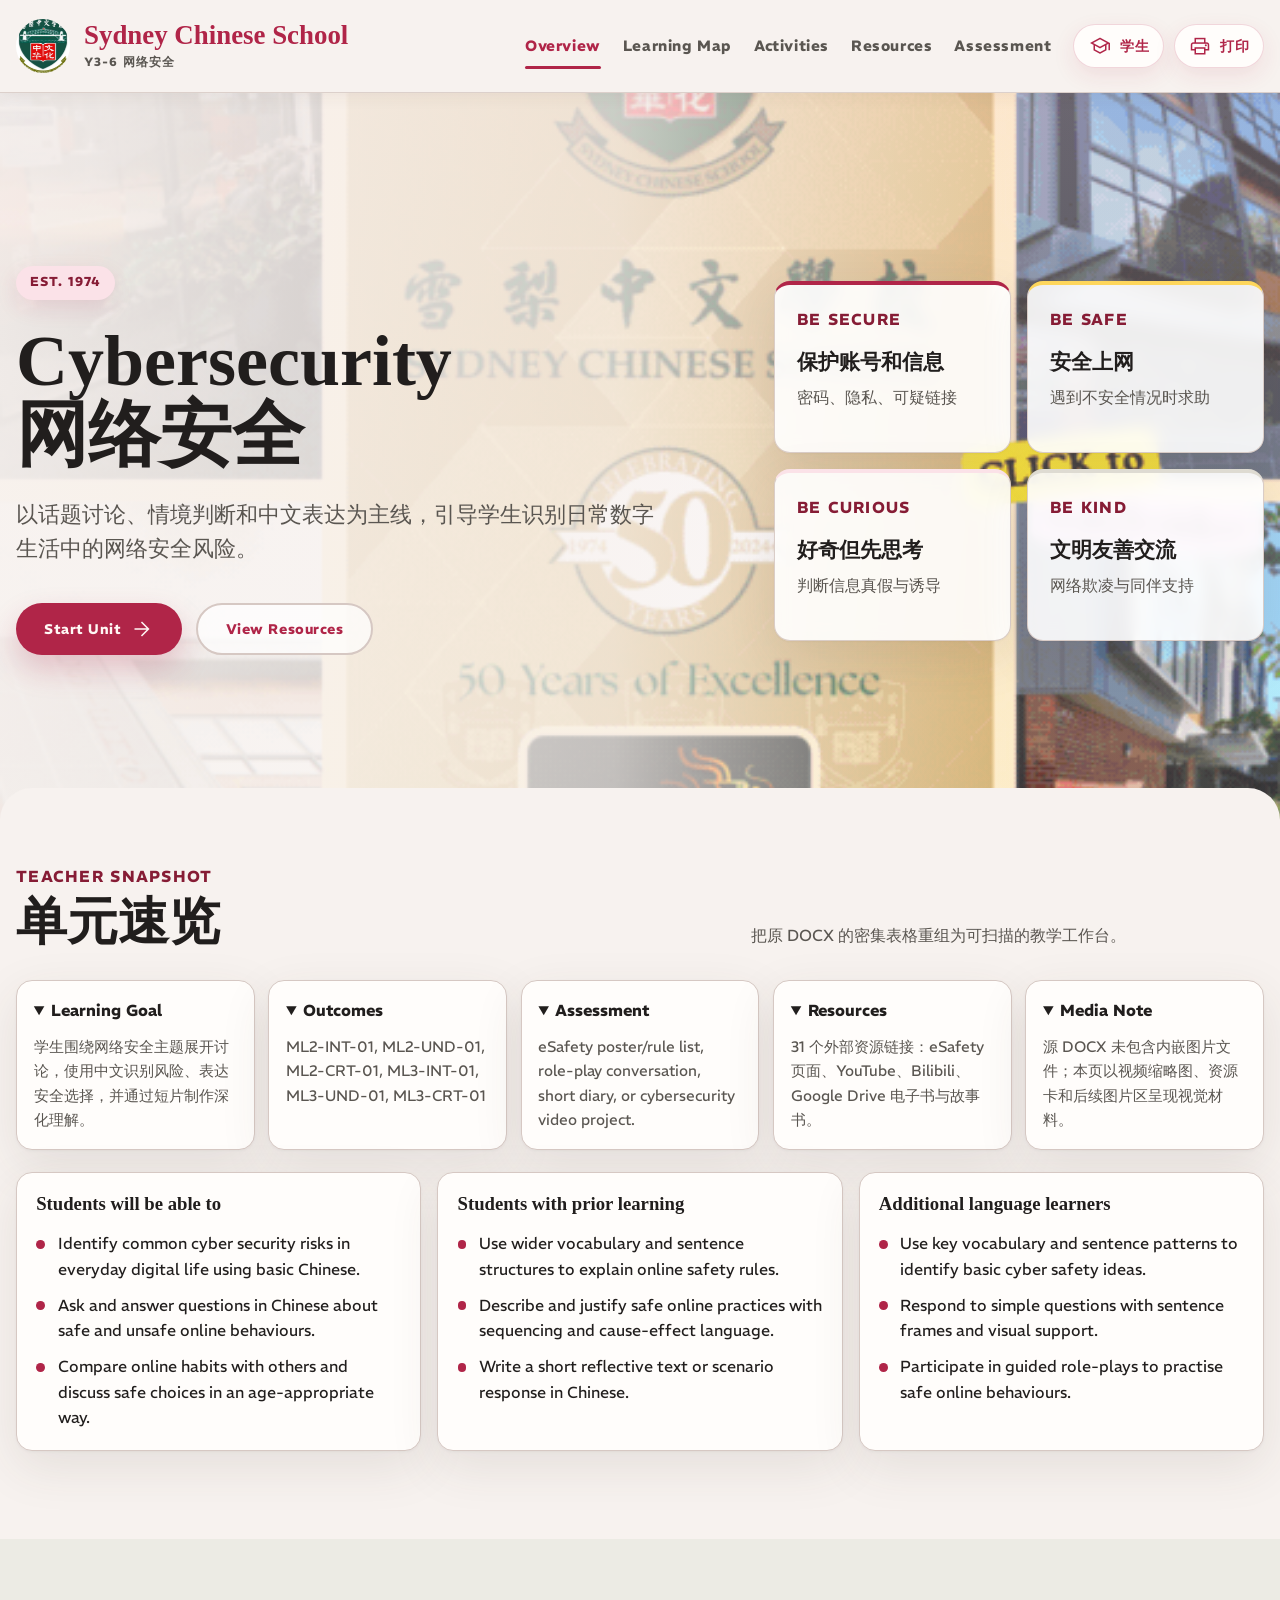
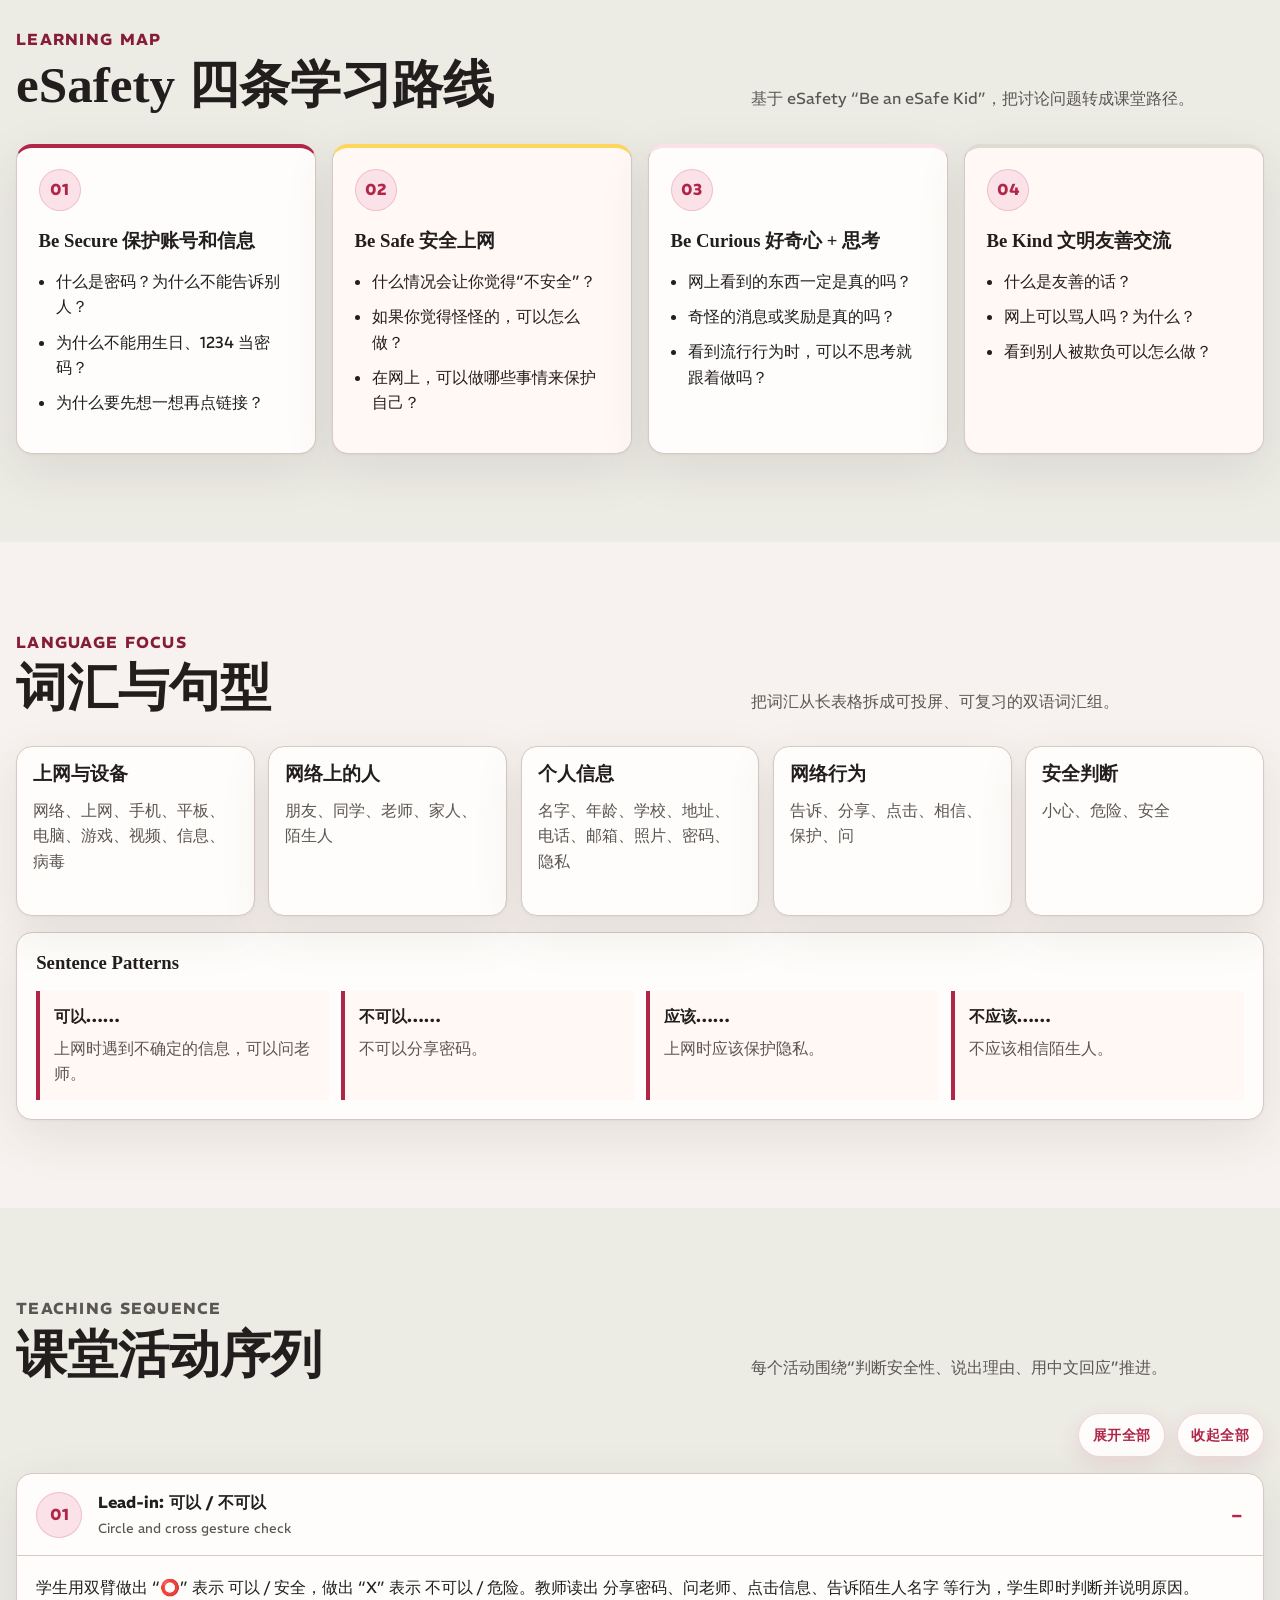
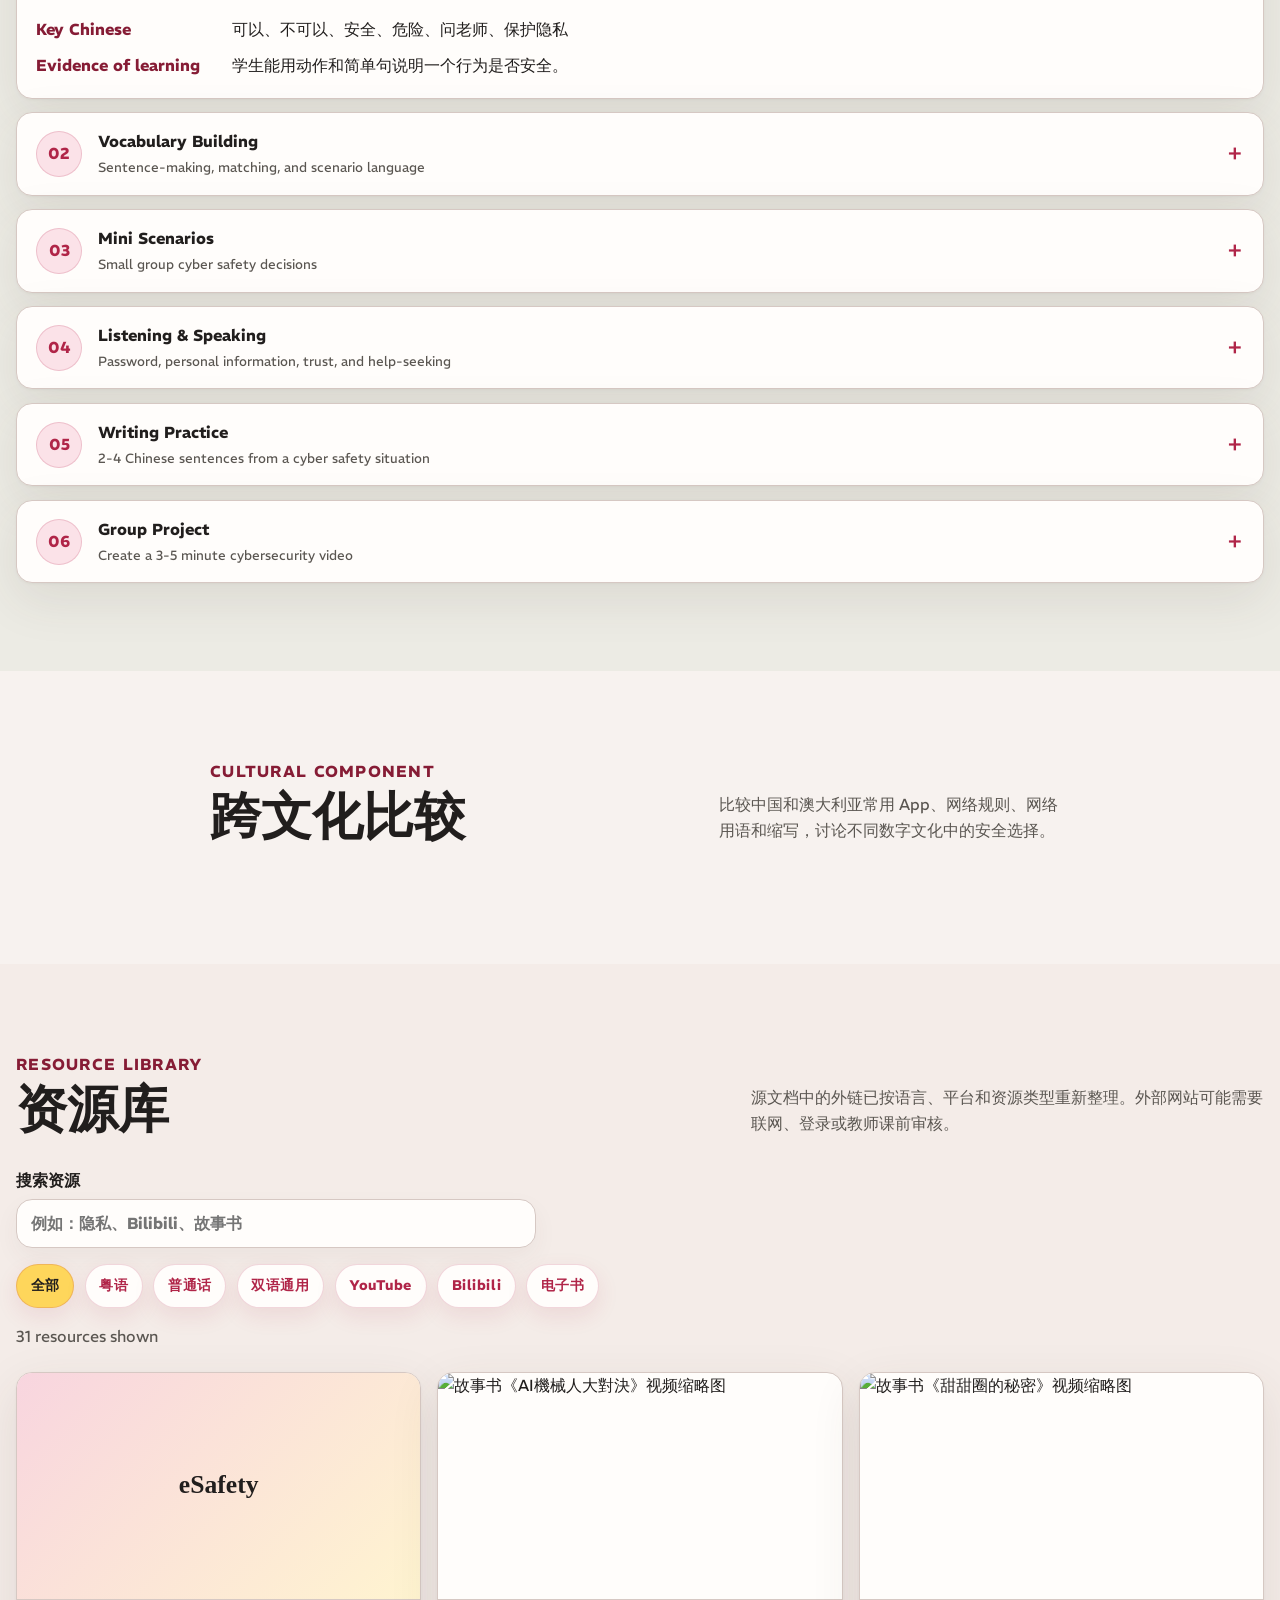
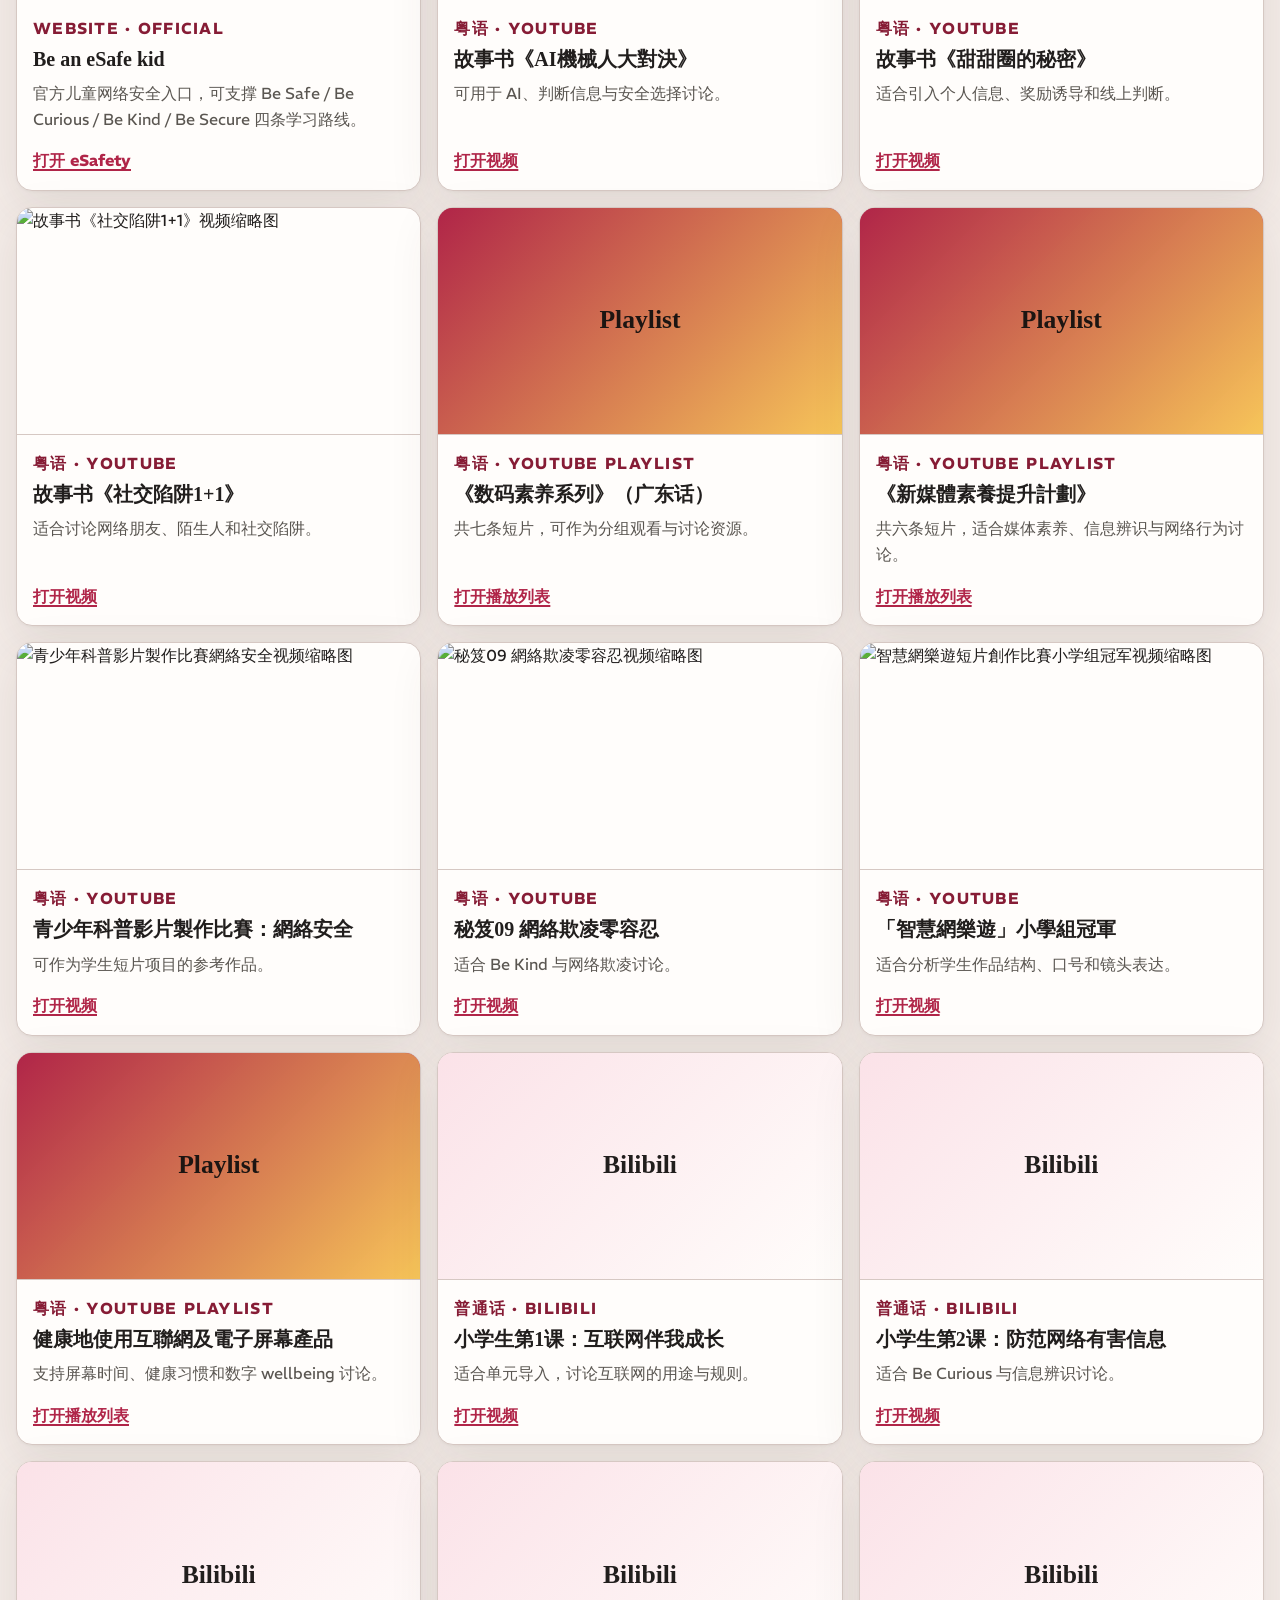
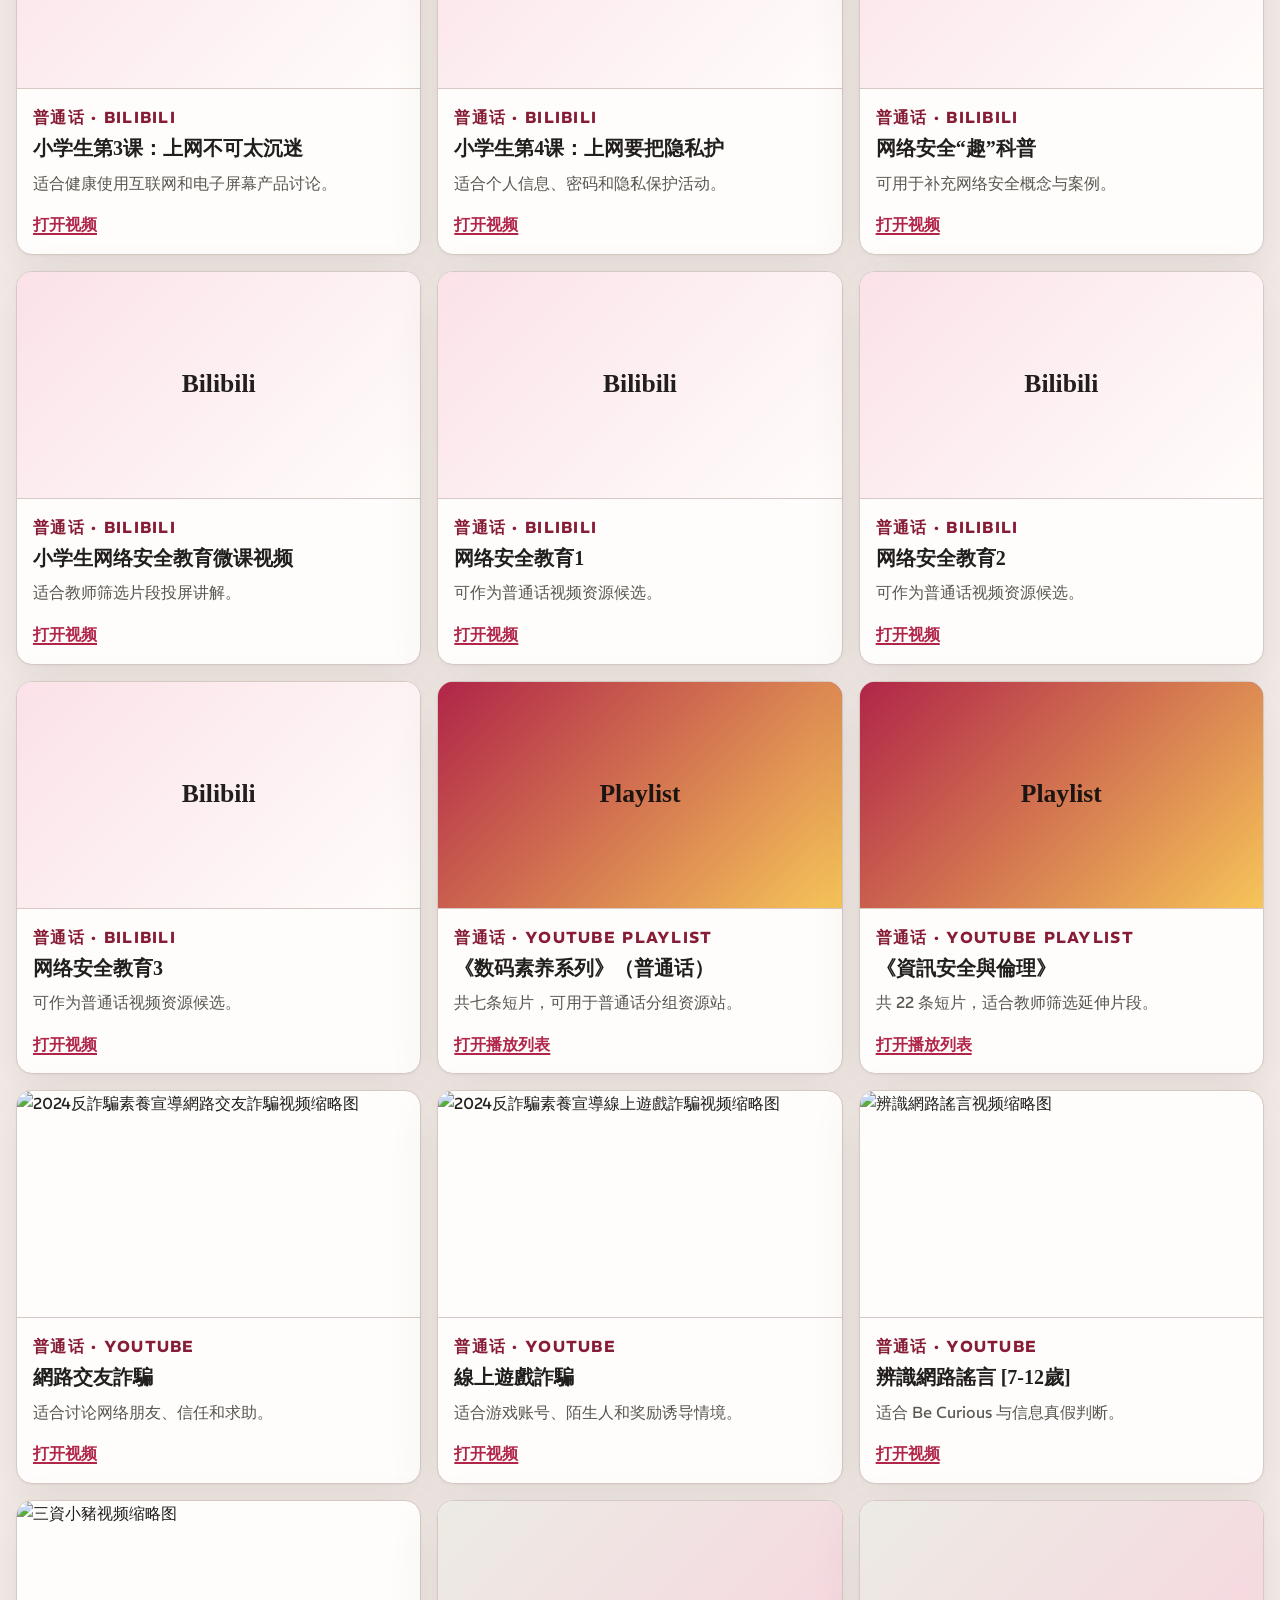
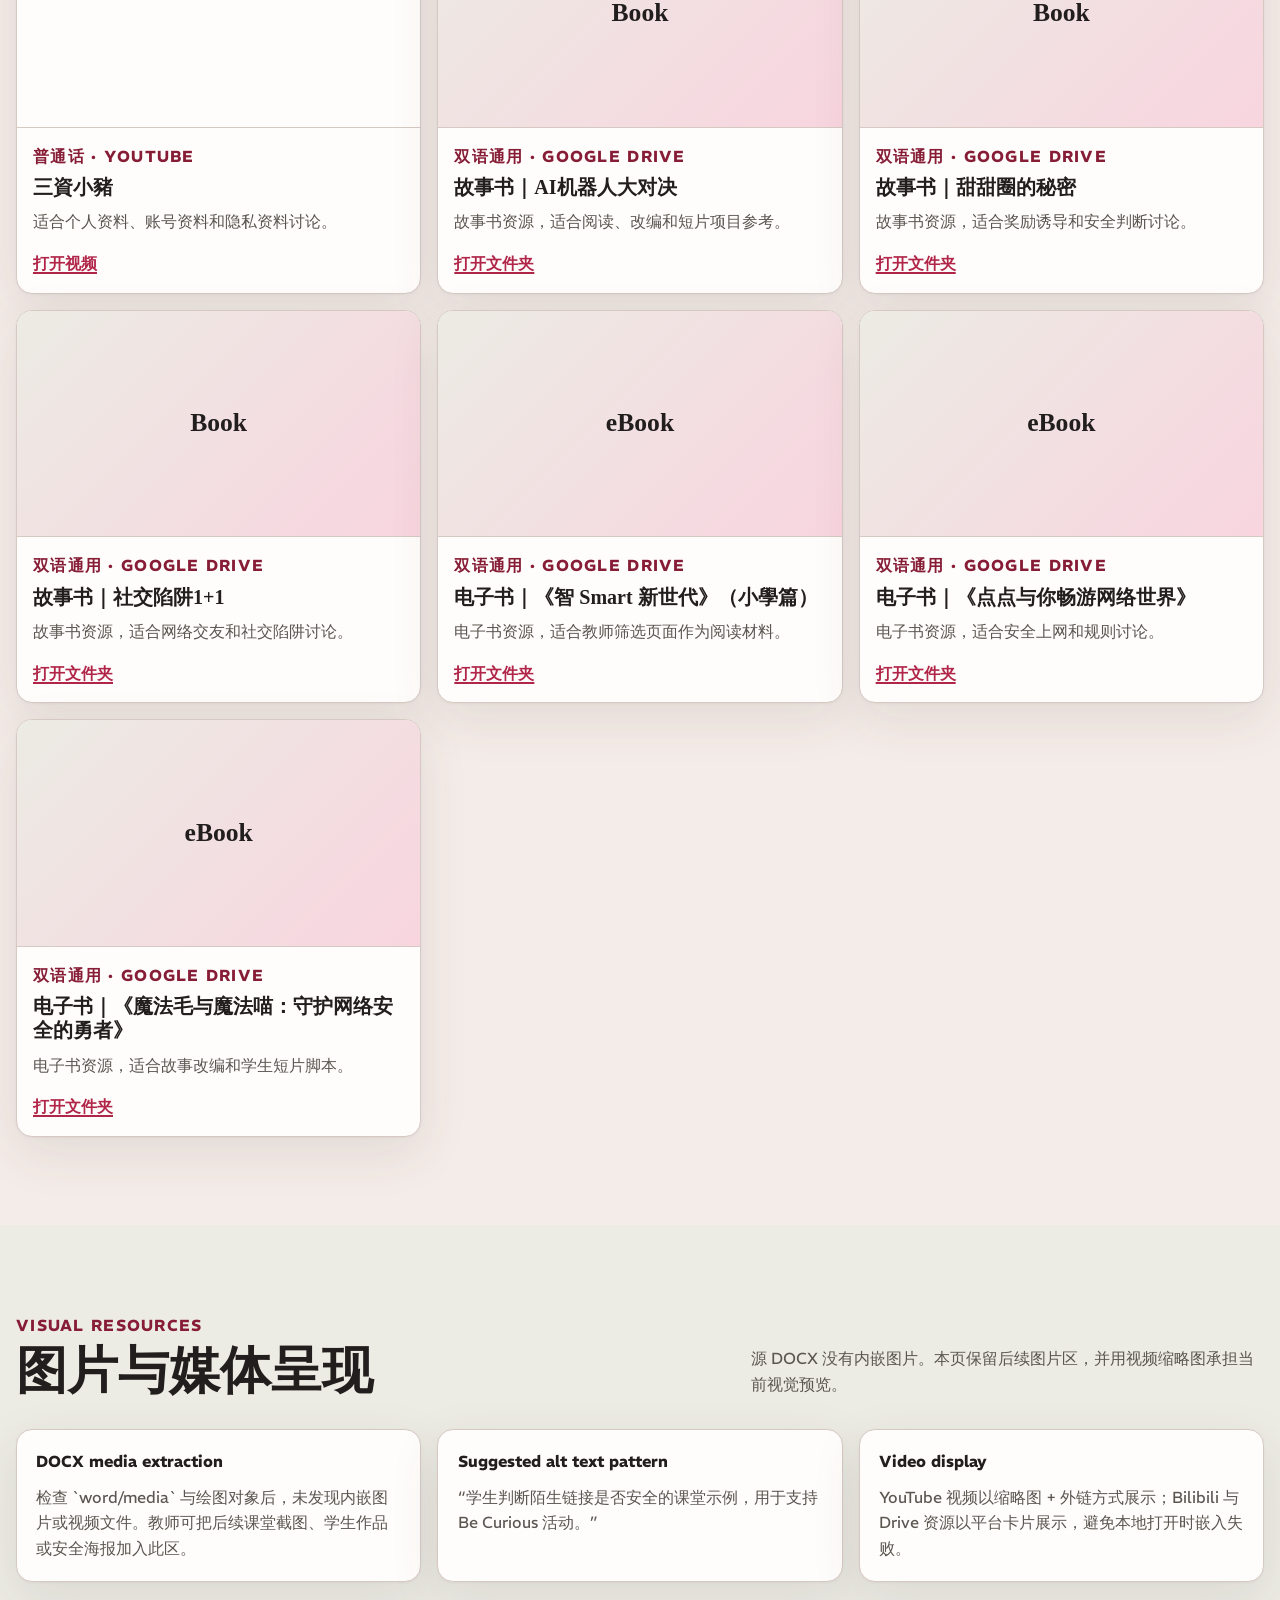
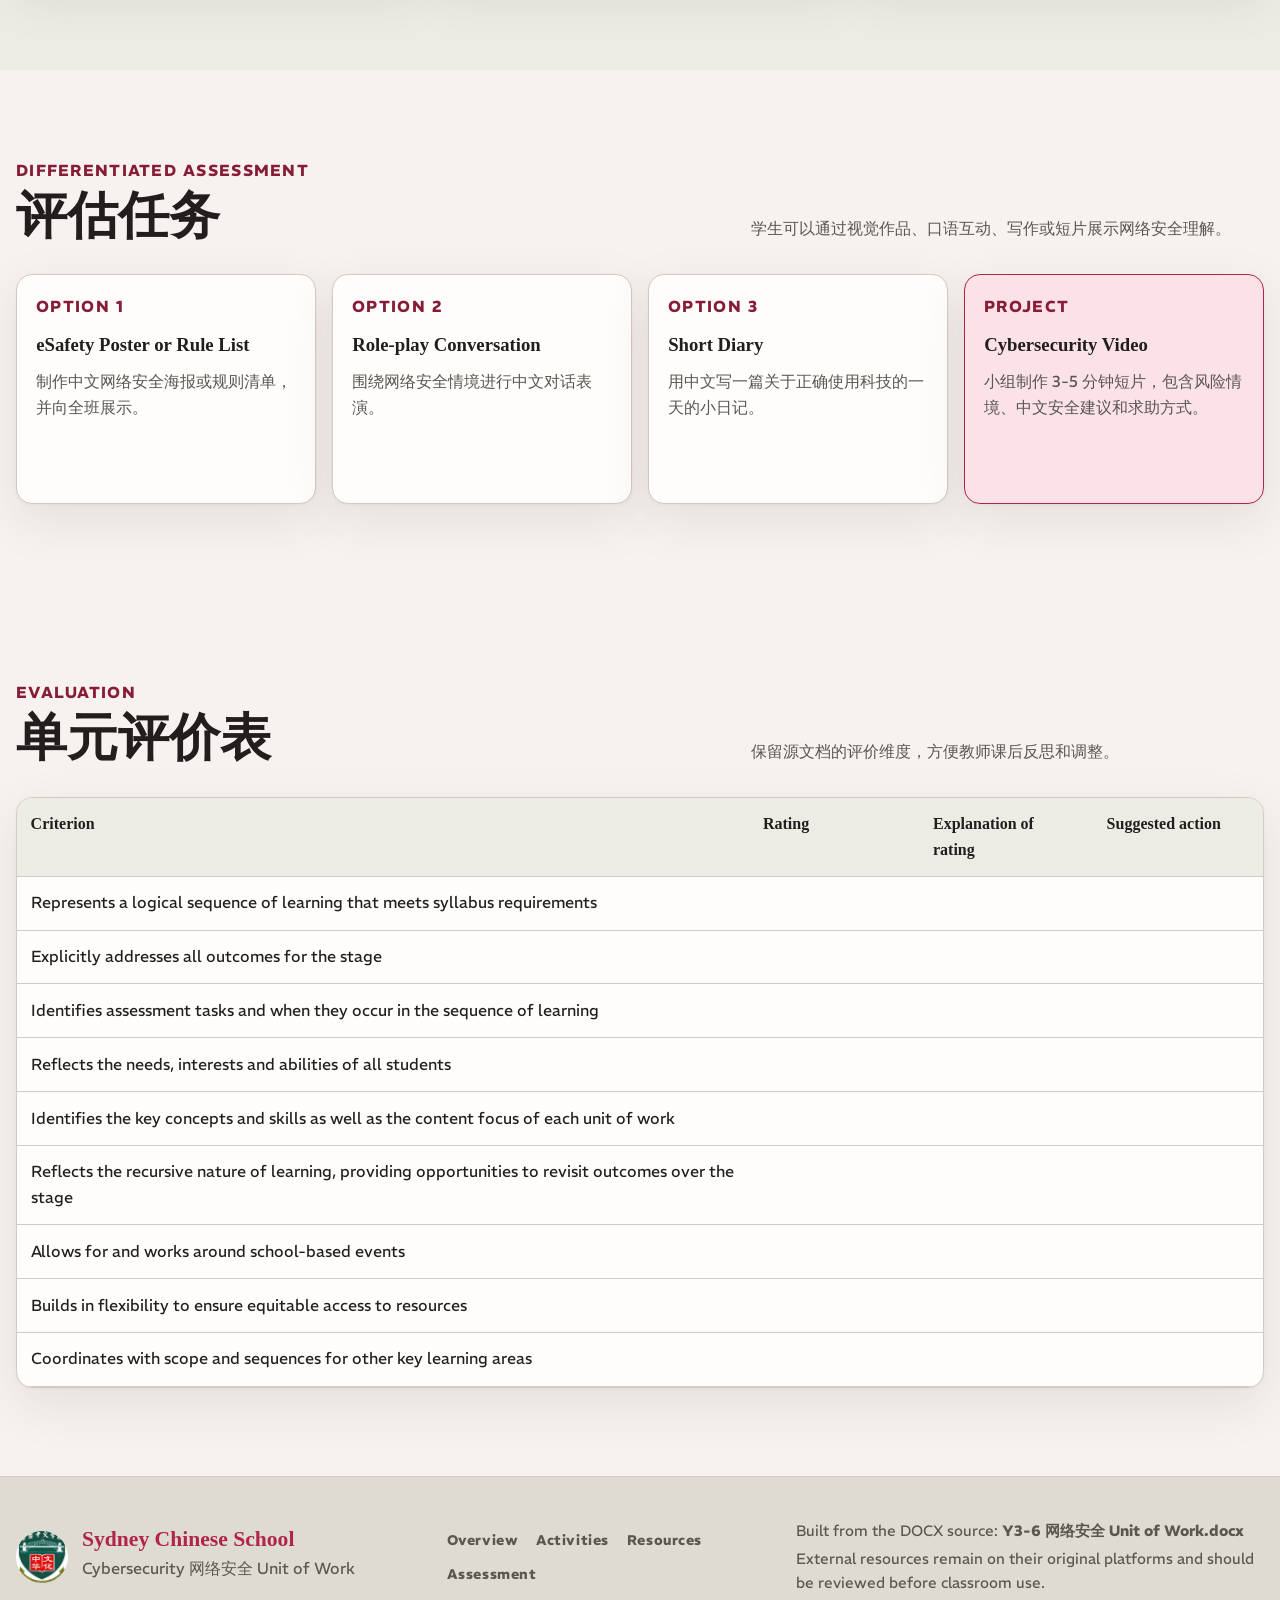
==== commit 98c04fc5: "v 2.0 align UI with new website" ====
--- a/web/index.html
+++ b/web/index.html
@@ -5,43 +5,66 @@
   <meta name="viewport" content="width=device-width, initial-scale=1">
   <title>Y3-6 Cybersecurity 网络安全 Unit of Work</title>
   <meta name="description" content="Level 3-6 Cybersecurity 网络安全 unit of work, redesigned as a teacher-friendly web resource.">
+  <link href="https://fonts.googleapis.com/css2?family=Material+Symbols+Outlined:wght,FILL@100..700,0..1&display=swap" rel="stylesheet">
   <link rel="stylesheet" href="assets/styles.css">
 </head>
-<body>
+<body class="scs-unit">
   <a class="skip-link" href="#main">Skip to content</a>
 
-  <header class="site-hero" id="top">
+  <header class="site-header" id="top">
     <nav class="topbar" aria-label="Unit navigation">
       <a class="brand" href="#top" aria-label="Cybersecurity unit home">
-        <span class="brand-mark" aria-hidden="true">CS</span>
-        <span>Y3-6 网络安全</span>
+        <img class="brand-logo" src="assets/images/scs_logo.jpg" alt="Sydney Chinese School logo">
+        <span class="brand-text">
+          <strong>Sydney Chinese School</strong>
+          <small>Y3-6 网络安全</small>
+        </span>
       </a>
-      <div class="nav-links">
-        <a href="#overview">Overview</a>
-        <a href="#map">Learning Map</a>
-        <a href="#activities">Activities</a>
-        <a href="#resources">Resources</a>
-        <a href="#assessment">Assessment</a>
-      </div>
-      <div class="tools">
-        <button class="icon-button" type="button" id="studentMode" aria-pressed="false" title="学生视图">学生</button>
-        <button class="icon-button" type="button" id="printPage" title="打印页面">打印</button>
+
+      <div class="nav-panel" id="primaryNav">
+        <div class="nav-links">
+          <a class="is-active" href="#overview">Overview</a>
+          <a href="#map">Learning Map</a>
+          <a href="#activities">Activities</a>
+          <a href="#resources">Resources</a>
+          <a href="#assessment">Assessment</a>
+        </div>
+        <div class="tools">
+          <button class="icon-button" type="button" id="studentMode" aria-pressed="false" title="学生视图">
+            <span class="material-symbols-outlined" aria-hidden="true">school</span>
+            <span>学生</span>
+          </button>
+          <button class="icon-button" type="button" id="printPage" title="打印页面">
+            <span class="material-symbols-outlined" aria-hidden="true">print</span>
+            <span>打印</span>
+          </button>
+        </div>
       </div>
     </nav>
-
+    <button class="menu-button" type="button" id="menuToggle" aria-expanded="false" aria-controls="primaryNav">
+      <span class="material-symbols-outlined" aria-hidden="true">menu</span>
+      <span class="sr-only">Open menu</span>
+    </button>
+  </header>
+
+  <section class="site-hero" aria-labelledby="hero-title">
+    <div class="hero-media" aria-hidden="true">
+      <img src="assets/images/SchoolTour202507b.gif" alt="">
+    </div>
+    <div class="hero-overlay" aria-hidden="true"></div>
     <div class="hero-inner">
       <div class="hero-copy">
-        <p class="eyebrow">Level 3-6 Unit of Work</p>
-        <h1>Cybersecurity <span lang="zh-Hans">网络安全</span></h1>
+        <p class="eyebrow">Est. 1974</p>
+        <h1 id="hero-title">Cybersecurity <span lang="zh-Hans">网络安全</span></h1>
         <p class="hero-summary">
-          以话题讨论、情境判断和中文表达为主线，引导学生识别日常数字生活中的网络安全风险，并最终制作一条
-          <strong>3-5 分钟网络安全主题短片</strong>。
+          以话题讨论、情境判断和中文表达为主线，引导学生识别日常数字生活中的网络安全风险。
         </p>
-        <div class="hero-tags" aria-label="Unit focus">
-          <span>中文讨论</span>
-          <span>eSafety</span>
-          <span>情境角色扮演</span>
-          <span>视频创作</span>
+        <div class="hero-actions">
+          <a class="button button-primary" href="#overview">
+            Start Unit
+            <span class="material-symbols-outlined" aria-hidden="true">arrow_forward</span>
+          </a>
+          <a class="button button-secondary" href="#resources">View Resources</a>
         </div>
       </div>
       <div class="hero-board" aria-label="Unit quick snapshot">
@@ -67,7 +90,7 @@
         </div>
       </div>
     </div>
-  </header>
+  </section>
 
   <main id="main">
     <section class="band band--paper" id="overview">
@@ -824,8 +847,25 @@
   </main>
 
   <footer class="site-footer">
-    <p>Built from the DOCX source: <strong>Y3-6 网络安全 Unit of Work.docx</strong></p>
-    <p>External resources remain on their original platforms and should be reviewed before classroom use.</p>
+    <div class="footer-inner">
+      <div class="footer-brand">
+        <img src="assets/images/scs_logo.jpg" alt="Sydney Chinese School logo">
+        <div>
+          <strong>Sydney Chinese School</strong>
+          <p>Cybersecurity 网络安全 Unit of Work</p>
+        </div>
+      </div>
+      <nav class="footer-links" aria-label="Footer navigation">
+        <a href="#overview">Overview</a>
+        <a href="#activities">Activities</a>
+        <a href="#resources">Resources</a>
+        <a href="#assessment">Assessment</a>
+      </nav>
+      <div class="footer-note">
+        <p>Built from the DOCX source: <strong>Y3-6 网络安全 Unit of Work.docx</strong></p>
+        <p>External resources remain on their original platforms and should be reviewed before classroom use.</p>
+      </div>
+    </div>
   </footer>
 
   <script src="assets/main.js"></script>
--- a/web/assets/styles.css
+++ b/web/assets/styles.css
@@ -23,21 +23,28 @@
 }
 
 :root {
-  --paper: #f7fafc;
-  --panel: #ffffff;
-  --ink: #16202a;
-  --muted: #5d6975;
-  --line: #d9e3ea;
-  --teal: #166b7a;
-  --teal-deep: #0e4754;
-  --green: #2f6f4e;
-  --coral: #d95d39;
-  --gold: #f2c94c;
-  --blue: #2f6da8;
-  --lilac: #8b6bb7;
-  --shadow: 0 18px 48px rgba(22, 32, 42, 0.13);
-  --radius: 8px;
-  --max: 1180px;
+  --paper: #f7f2ef;
+  --panel: #fffdfb;
+  --ink: #211e1d;
+  --muted: #5a5651;
+  --line: #d6c8c3;
+  --teal: #b02548;
+  --teal-deep: #861c35;
+  --green: #87545e;
+  --coral: #b02548;
+  --gold: #fed65b;
+  --blue: #a6192e;
+  --lilac: #f8d5df;
+  --surface-low: #ecebe4;
+  --surface-high: #dedbd2;
+  --surface-soft: #fbe2e8;
+  --shadow: 0 16px 50px rgba(71, 54, 50, 0.1), 0 1px 3px rgba(0, 0, 0, 0.045);
+  --shadow-hover: 0 24px 70px rgba(71, 54, 50, 0.14), 0 6px 18px rgba(0, 0, 0, 0.06);
+  --radius: 16px;
+  --max: 1280px;
+  --nav-height: 92px;
+  --heading-font: "Source Serif 4", Georgia, "Times New Roman", serif;
+  --body-font: "Hanken Grotesk", "REM Local", "Microsoft YaHei", "Noto Sans SC", sans-serif;
 }
 
 * {
@@ -45,6 +52,7 @@
 }
 
 html {
+  background: var(--paper);
   scroll-behavior: smooth;
 }
 
@@ -52,9 +60,11 @@
   margin: 0;
   background: var(--paper);
   color: var(--ink);
-  font-family: "REM Local", "Microsoft YaHei", "Noto Sans SC", sans-serif;
-  font-size: 17px;
+  font-family: var(--body-font);
+  font-size: 16px;
   line-height: 1.6;
+  text-rendering: optimizeLegibility;
+  -webkit-font-smoothing: antialiased;
 }
 
 img {
@@ -69,7 +79,7 @@
 }
 
 a:hover {
-  color: var(--coral);
+  color: var(--teal-deep);
 }
 
 button,
@@ -79,15 +89,32 @@
 
 button {
   cursor: pointer;
+}
+
+.material-symbols-outlined {
+  font-variation-settings: "FILL" 0, "wght" 300, "GRAD" 0, "opsz" 24;
+  line-height: 1;
+}
+
+.sr-only {
+  position: absolute;
+  width: 1px;
+  height: 1px;
+  padding: 0;
+  margin: -1px;
+  overflow: hidden;
+  clip: rect(0, 0, 0, 0);
+  white-space: nowrap;
+  border: 0;
 }
 
 .skip-link {
   position: absolute;
   left: 1rem;
   top: -4rem;
-  z-index: 100;
+  z-index: 1000;
   background: var(--ink);
-  color: #fff;
+  color: #fff8f5;
   padding: 0.65rem 0.9rem;
   border-radius: var(--radius);
 }
@@ -96,32 +123,29 @@
   top: 1rem;
 }
 
-.site-hero {
-  position: relative;
-  overflow: hidden;
-  background:
-    linear-gradient(90deg, rgba(22, 32, 42, 0.06) 1px, transparent 1px),
-    linear-gradient(0deg, rgba(22, 32, 42, 0.06) 1px, transparent 1px),
-    #ecf5f3;
-  background-size: 28px 28px;
-  border-bottom: 1px solid var(--line);
+.site-header {
+  position: fixed;
+  inset: 0 0 auto;
+  z-index: 80;
+  background: rgba(247, 242, 239, 0.92);
+  border-bottom: 1px solid rgba(214, 200, 195, 0.82);
+  box-shadow: 0 1px 18px rgba(71, 54, 50, 0.075);
+  backdrop-filter: blur(16px);
+  -webkit-backdrop-filter: blur(16px);
 }
 
 .topbar {
-  position: sticky;
-  top: 0;
-  z-index: 10;
   display: flex;
   align-items: center;
   justify-content: space-between;
-  gap: 1rem;
-  max-width: var(--max);
+  gap: 28px;
+  width: min(var(--max), calc(100% - 32px));
+  min-height: var(--nav-height);
   margin: 0 auto;
-  padding: 1rem clamp(1rem, 4vw, 2rem);
-  backdrop-filter: blur(14px);
 }
 
 .brand,
+.nav-panel,
 .nav-links,
 .tools {
   display: flex;
@@ -129,71 +153,176 @@
 }
 
 .brand {
-  gap: 0.65rem;
-  color: var(--ink);
+  min-width: 0;
+  gap: 14px;
+  color: var(--teal);
+  text-decoration: none;
+}
+
+.brand-logo {
+  width: 54px;
+  height: 54px;
+  flex: 0 0 auto;
+  border-radius: 50%;
+  object-fit: cover;
+}
+
+.brand-text {
+  display: grid;
+  gap: 2px;
+  min-width: 0;
+}
+
+.brand-text strong {
+  font-family: var(--heading-font);
+  font-size: clamp(24px, 2.1vw, 31px);
   font-weight: 700;
+  line-height: 1.06;
+  white-space: nowrap;
+}
+
+.brand-text small {
+  color: var(--muted);
+  font-size: 12px;
+  font-weight: 800;
+  letter-spacing: 0.08em;
+  text-transform: uppercase;
+}
+
+.nav-panel {
+  gap: 22px;
+}
+
+.nav-links {
+  justify-content: center;
+  gap: 22px;
+}
+
+.nav-links a {
+  position: relative;
+  color: var(--muted);
+  font-size: 15px;
+  font-weight: 800;
+  letter-spacing: 0.04em;
   text-decoration: none;
-}
-
-.brand-mark {
-  display: grid;
-  place-items: center;
-  width: 42px;
-  height: 42px;
-  border: 2px solid var(--ink);
-  background: var(--gold);
-  border-radius: var(--radius);
-  font-family: "Play Local", sans-serif;
-}
-
-.nav-links {
-  flex-wrap: wrap;
+  white-space: nowrap;
+  transition: color 0.2s ease;
+}
+
+.nav-links a:hover,
+.nav-links a:focus,
+.nav-links a.is-active {
+  color: var(--teal);
+}
+
+.nav-links a.is-active::after {
+  content: "";
+  position: absolute;
+  left: 0;
+  right: 0;
+  bottom: -11px;
+  height: 3px;
+  border-radius: 999px;
+  background: var(--teal);
+}
+
+.tools {
+  gap: 10px;
+}
+
+.menu-button {
+  display: none;
+  align-items: center;
   justify-content: center;
-  gap: 0.25rem;
-}
-
-.nav-links a {
-  color: var(--ink);
-  font-size: 0.9rem;
-  padding: 0.5rem 0.72rem;
-  text-decoration: none;
-  border-bottom: 2px solid transparent;
-}
-
-.nav-links a:hover,
-.nav-links a:focus {
-  border-color: var(--coral);
-}
-
-.tools {
-  gap: 0.5rem;
+  gap: 6px;
+  min-width: 44px;
+  height: 44px;
+  border: 1px solid rgba(176, 37, 72, 0.18);
+  border-radius: 999px;
+  color: var(--teal);
+  background: var(--panel);
+  cursor: pointer;
 }
 
 .icon-button,
 .tool-button,
 .filter-chip {
+  display: inline-flex;
+  align-items: center;
+  justify-content: center;
+  gap: 8px;
   min-height: 44px;
-  border: 1px solid var(--ink);
+  border: 1px solid rgba(176, 37, 72, 0.18);
   background: var(--panel);
-  color: var(--ink);
-  border-radius: var(--radius);
+  color: var(--teal);
+  border-radius: 999px;
   padding: 0.55rem 0.85rem;
-  box-shadow: 3px 3px 0 var(--ink);
+  box-shadow: 0 8px 22px rgba(176, 37, 72, 0.1);
+  font-size: 14px;
+  font-weight: 800;
+  letter-spacing: 0.04em;
+  transition: transform 0.2s ease, background-color 0.2s ease, color 0.2s ease, box-shadow 0.2s ease;
+}
+
+.icon-button:hover,
+.tool-button:hover,
+.filter-chip:hover {
+  transform: translateY(-1px);
+  box-shadow: 0 12px 30px rgba(176, 37, 72, 0.14);
+}
+
+.icon-button:active,
+.tool-button:active,
+.filter-chip:active {
+  transform: translateY(0);
 }
 
 .icon-button[aria-pressed="true"],
 .filter-chip.is-active {
+  color: var(--ink);
   background: var(--gold);
 }
 
+.site-hero {
+  position: relative;
+  min-height: 82dvh;
+  margin-top: var(--nav-height);
+  display: flex;
+  align-items: center;
+  overflow: hidden;
+  border-bottom: 1px solid var(--line);
+}
+
+.hero-media,
+.hero-overlay {
+  position: absolute;
+  inset: 0;
+}
+
+.hero-media img {
+  width: 100%;
+  height: 100%;
+  object-fit: cover;
+  object-position: center;
+  filter: saturate(1.08) contrast(1.04);
+}
+
+.hero-overlay {
+  background:
+    linear-gradient(90deg, rgba(247, 242, 239, 0.94), rgba(247, 242, 239, 0.74) 48%, rgba(247, 242, 239, 0.12) 78%),
+    linear-gradient(180deg, rgba(248, 213, 223, 0.28), rgba(236, 235, 228, 0.1));
+}
+
 .hero-inner {
-  display: grid;
-  grid-template-columns: minmax(0, 1.05fr) minmax(320px, 0.95fr);
+  position: relative;
+  z-index: 2;
+  display: grid;
+  grid-template-columns: minmax(0, 1fr) minmax(320px, 0.72fr);
   gap: clamp(2rem, 6vw, 5rem);
   align-items: center;
-  max-width: var(--max);
+  width: min(var(--max), calc(100% - 32px));
   margin: 0 auto;
-  padding: clamp(3rem, 8vw, 6rem) clamp(1rem, 4vw, 2rem) clamp(3rem, 7vw, 5rem);
+  padding: 72px 0;
 }
 
 .eyebrow,
@@ -203,93 +332,156 @@
 .assessment-code {
   margin: 0;
   color: var(--teal-deep);
-  font-family: "Play Local", sans-serif;
-  font-weight: 700;
+  font-weight: 800;
   text-transform: uppercase;
-  letter-spacing: 0;
+  letter-spacing: 0.08em;
+}
+
+.eyebrow {
+  display: inline-flex;
+  align-items: center;
+  min-height: 34px;
+  margin-bottom: 24px;
+  padding: 0 14px;
+  border-radius: 999px;
+  background: var(--surface-soft);
+  box-shadow: 0 8px 22px rgba(176, 37, 72, 0.12);
+  font-size: 13px;
 }
 
 .hero-copy h1,
 .section-heading h2 {
   margin: 0;
-  font-family: "Play Local", "Microsoft YaHei", sans-serif;
-  line-height: 1.02;
+  font-family: var(--heading-font);
+  line-height: 1.04;
   letter-spacing: 0;
 }
 
 .hero-copy h1 {
-  max-width: 740px;
-  margin-top: 0.55rem;
-  font-size: clamp(3rem, 6vw, 5.6rem);
+  max-width: 760px;
+  font-size: clamp(42px, 6vw, 72px);
+  font-weight: 700;
+}
+
+.hero-copy h1 span[lang] {
+  white-space: nowrap;
 }
 
 .hero-summary {
-  max-width: 680px;
-  margin: 1.2rem 0 0;
-  font-size: clamp(1.08rem, 2vw, 1.35rem);
-  color: #253341;
-}
-
-.hero-tags {
+  max-width: 640px;
+  margin: 24px 0 0;
+  color: var(--muted);
+  font-size: clamp(18px, 2vw, 22px);
+  line-height: 1.55;
+}
+
+.hero-actions {
   display: flex;
   flex-wrap: wrap;
-  gap: 0.6rem;
-  margin-top: 1.6rem;
-}
-
-.hero-tags span {
-  border: 1px solid var(--ink);
+  gap: 14px;
+  margin-top: 38px;
+}
+
+.button {
+  display: inline-flex;
+  align-items: center;
+  justify-content: center;
+  gap: 8px;
+  min-height: 52px;
+  padding: 0 28px;
+  border-radius: 999px;
+  font-size: 14px;
+  font-weight: 800;
+  letter-spacing: 0.04em;
+  text-decoration: none;
+  white-space: nowrap;
+  transition: transform 0.2s ease, background-color 0.2s ease, color 0.2s ease, box-shadow 0.2s ease;
+}
+
+.button:hover {
+  transform: translateY(-2px);
+}
+
+.button:active {
+  transform: translateY(0);
+}
+
+.button-primary {
+  color: #fff8f5 !important;
+  background: var(--teal);
+  box-shadow: 0 14px 30px rgba(176, 37, 72, 0.22);
+}
+
+.button-primary:hover {
+  background: var(--teal-deep);
+}
+
+.button-secondary {
+  color: var(--teal) !important;
+  border: 2px solid var(--line);
+  background: rgba(255, 255, 255, 0.72);
+}
+
+.button-secondary:hover {
   background: var(--panel);
-  border-radius: 999px;
-  padding: 0.45rem 0.75rem;
 }
 
 .hero-board {
   display: grid;
   grid-template-columns: repeat(2, minmax(0, 1fr));
-  gap: 0.85rem;
-  transform: rotate(1.2deg);
+  gap: 16px;
 }
 
 .signal-card {
-  min-height: 164px;
-  padding: 1rem;
-  border: 2px solid var(--ink);
+  min-height: 172px;
+  padding: 22px;
+  border: 1px solid rgba(214, 200, 195, 0.9);
   border-radius: var(--radius);
-  box-shadow: 8px 8px 0 rgba(22, 32, 42, 0.9);
+  background: rgba(255, 255, 255, 0.9);
+  box-shadow: var(--shadow);
+  backdrop-filter: blur(8px);
+  -webkit-backdrop-filter: blur(8px);
 }
 
 .signal-card strong {
   display: block;
-  margin-top: 1rem;
-  font-family: "Play Local", "Microsoft YaHei", sans-serif;
-  font-size: 1.35rem;
+  margin-top: 18px;
+  font-family: var(--heading-font);
+  font-size: 1.3rem;
   line-height: 1.18;
 }
 
 .signal-card p {
   margin: 0.65rem 0 0;
-  color: rgba(22, 32, 42, 0.78);
+  color: var(--muted);
 }
 
 .signal-card--secure {
-  background: #d6f2ed;
+  border-top: 4px solid var(--teal);
 }
 
 .signal-card--safe {
-  background: #dceccb;
+  border-top: 4px solid var(--gold);
 }
 
 .signal-card--curious {
-  background: #ffe7a6;
+  border-top: 4px solid var(--surface-soft);
 }
 
 .signal-card--kind {
-  background: #ffd9cb;
+  border-top: 4px solid var(--surface-high);
 }
 
 .band {
-  padding: clamp(3rem, 8vw, 5.5rem) clamp(1rem, 4vw, 2rem);
+  padding: clamp(3.5rem, 8vw, 5.5rem) 0;
+}
+
+.site-hero + main .band:first-child {
+  position: relative;
+  z-index: 3;
+  margin-top: -42px;
+  padding-top: 76px;
+  border-radius: 32px 32px 0 0;
 }
 
 .band--paper {
@@ -297,20 +489,20 @@
 }
 
 .band--mint {
-  background: #e3f2ed;
+  background: var(--surface-low);
 }
 
 .band--ink {
-  background: var(--ink);
-  color: #f7fafc;
+  background: var(--surface-low);
+  color: var(--ink);
 }
 
 .band--resource {
-  background: #f3efe7;
+  background: #f4ece8;
 }
 
 .section-inner {
-  max-width: var(--max);
+  width: min(var(--max), calc(100% - 32px));
   margin: 0 auto;
 }
 
@@ -337,7 +529,7 @@
 
 .band--ink .section-heading p,
 .band--ink .section-kicker {
-  color: #bdd5db;
+  color: var(--muted);
 }
 
 .snapshot-grid {
@@ -356,10 +548,11 @@
   border: 1px solid var(--line);
   border-radius: var(--radius);
   background: var(--panel);
+  box-shadow: var(--shadow);
 }
 
 .brief-card {
-  padding: 0.95rem;
+  padding: 1.05rem;
 }
 
 .brief-card summary {
@@ -391,7 +584,7 @@
 .assessment-card h3,
 .resource-card h3 {
   margin: 0;
-  font-family: "Play Local", "Microsoft YaHei", sans-serif;
+  font-family: var(--heading-font);
   line-height: 1.2;
 }
 
@@ -414,7 +607,7 @@
   top: 0.55em;
   width: 0.55rem;
   height: 0.55rem;
-  background: var(--green);
+  background: var(--teal);
   border-radius: 50%;
 }
 
@@ -426,11 +619,12 @@
 
 .route {
   min-height: 310px;
-  padding: 1.2rem;
-  border: 2px solid var(--ink);
+  padding: 1.35rem;
+  border: 1px solid var(--line);
+  border-top: 4px solid var(--teal);
   border-radius: var(--radius);
   background: var(--panel);
-  box-shadow: 6px 6px 0 var(--ink);
+  box-shadow: var(--shadow);
 }
 
 .route-code {
@@ -439,26 +633,30 @@
   width: 42px;
   height: 42px;
   margin-bottom: 1.2rem;
-  border: 1px solid var(--ink);
+  border: 1px solid rgba(176, 37, 72, 0.18);
   border-radius: 50%;
-  font-family: "Play Local", sans-serif;
-  font-weight: 700;
+  color: var(--teal);
+  background: var(--surface-soft);
+  font-weight: 800;
 }
 
 .route--secure {
-  background: #d6f2ed;
+  background: #fffdfb;
 }
 
 .route--safe {
-  background: #dceccb;
+  background: #fff8f5;
+  border-top-color: var(--gold);
 }
 
 .route--curious {
-  background: #ffe7a6;
+  background: #fffdfb;
+  border-top-color: var(--surface-soft);
 }
 
 .route--kind {
-  background: #ffd9cb;
+  background: #fff8f5;
+  border-top-color: var(--surface-high);
 }
 
 .route ul {
@@ -501,8 +699,8 @@
 .frame-list p {
   margin: 0;
   padding: 0.85rem;
-  border-left: 4px solid var(--coral);
-  background: #fff7ed;
+  border-left: 4px solid var(--teal);
+  background: #fff8f5;
 }
 
 .frame-list strong,
@@ -529,8 +727,8 @@
 
 .activity {
   overflow: hidden;
-  border-color: rgba(255, 255, 255, 0.18);
-  background: #f7fafc;
+  border-color: var(--line);
+  background: var(--panel);
   color: var(--ink);
 }
 
@@ -550,9 +748,9 @@
 .activity summary::after {
   content: "+";
   margin-left: auto;
-  font-family: "Play Local", sans-serif;
   font-size: 1.7rem;
   line-height: 1;
+  color: var(--teal);
 }
 
 .activity[open] summary::after {
@@ -565,11 +763,11 @@
   place-items: center;
   width: 46px;
   height: 46px;
-  background: var(--gold);
-  border: 1px solid var(--ink);
+  color: var(--teal);
+  background: var(--surface-soft);
+  border: 1px solid rgba(176, 37, 72, 0.18);
   border-radius: 50%;
-  font-family: "Play Local", sans-serif;
-  font-weight: 700;
+  font-weight: 800;
 }
 
 .activity small {
@@ -620,13 +818,13 @@
   padding: 1rem;
   border: 1px solid var(--line);
   border-radius: var(--radius);
-  background: #eef7f5;
+  background: #fff8f5;
 }
 
 .scenario-grid h4,
 .prompt-columns h4 {
   margin: 0 0 0.45rem;
-  font-family: "Play Local", sans-serif;
+  font-family: var(--heading-font);
 }
 
 .prompt-columns {
@@ -635,8 +833,8 @@
 
 .example-line {
   padding: 1rem;
-  border-left: 4px solid var(--green);
-  background: #eef7f0;
+  border-left: 4px solid var(--teal);
+  background: #fff8f5;
 }
 
 .resource-controls {
@@ -655,10 +853,17 @@
 .search-box input {
   width: 100%;
   min-height: 48px;
-  border: 1px solid var(--ink);
+  border: 1px solid var(--line);
   border-radius: var(--radius);
   padding: 0.65rem 0.85rem;
   background: var(--panel);
+  color: var(--ink);
+  box-shadow: 0 10px 24px rgba(71, 54, 50, 0.05);
+}
+
+.search-box input:focus {
+  outline: 3px solid rgba(176, 37, 72, 0.16);
+  border-color: var(--teal);
 }
 
 .filter-group {
@@ -686,7 +891,13 @@
   border: 1px solid var(--line);
   border-radius: var(--radius);
   background: var(--panel);
-  box-shadow: 0 10px 24px rgba(22, 32, 42, 0.08);
+  box-shadow: var(--shadow);
+  transition: transform 0.2s ease, box-shadow 0.2s ease;
+}
+
+.resource-card:hover {
+  transform: translateY(-3px);
+  box-shadow: var(--shadow-hover);
 }
 
 .resource-card.is-hidden {
@@ -704,32 +915,32 @@
 .resource-visual {
   display: grid;
   place-items: center;
-  font-family: "Play Local", sans-serif;
+  font-family: var(--heading-font);
   font-size: 1.6rem;
   font-weight: 700;
 }
 
 .resource-visual--esafety {
-  background: linear-gradient(135deg, #d6f2ed, #ffe7a6);
+  background: linear-gradient(135deg, #f8d5df, #fff4d0);
 }
 
 .resource-visual--youtube {
   background:
-    linear-gradient(135deg, rgba(217, 93, 57, 0.95), rgba(242, 201, 76, 0.9)),
-    #d95d39;
+    linear-gradient(135deg, rgba(176, 37, 72, 0.95), rgba(254, 214, 91, 0.9)),
+    var(--teal);
   color: #1c1512;
 }
 
 .resource-visual--bilibili {
   background:
-    linear-gradient(135deg, #d8f0ff, #ffd8e6),
-    #d8f0ff;
+    linear-gradient(135deg, #fbe2e8, #fffdfb),
+    #fbe2e8;
 }
 
 .resource-visual--drive {
   background:
-    linear-gradient(135deg, #dceccb, #d6f2ed),
-    #dceccb;
+    linear-gradient(135deg, #ecebe4, #f8d5df),
+    #ecebe4;
 }
 
 .resource-content {
@@ -777,7 +988,7 @@
 }
 
 .assessment-card--feature {
-  background: #d6f2ed;
+  background: var(--surface-soft);
   border-color: var(--teal);
 }
 
@@ -795,6 +1006,7 @@
   border: 1px solid var(--line);
   border-radius: var(--radius);
   background: var(--panel);
+  box-shadow: var(--shadow);
 }
 
 table {
@@ -812,8 +1024,8 @@
 }
 
 th {
-  background: #e3f2ed;
-  font-family: "Play Local", sans-serif;
+  background: var(--surface-low);
+  font-family: var(--heading-font);
 }
 
 td:not(:first-child) {
@@ -821,14 +1033,68 @@
 }
 
 .site-footer {
-  padding: 2rem clamp(1rem, 4vw, 2rem);
-  background: var(--ink);
-  color: #dbe8ed;
-  text-align: center;
-}
-
-.site-footer p {
+  padding: 2.4rem 0;
+  border-top: 1px solid var(--line);
+  background: var(--surface-high);
+  color: var(--muted);
+}
+
+.footer-inner {
+  display: grid;
+  grid-template-columns: minmax(0, 1fr) minmax(220px, 0.8fr) minmax(280px, 1.15fr);
+  gap: 24px;
+  align-items: center;
+  width: min(var(--max), calc(100% - 32px));
+  margin: 0 auto;
+}
+
+.footer-brand {
+  display: flex;
+  align-items: center;
+  gap: 14px;
+}
+
+.footer-brand img {
+  width: 52px;
+  height: 52px;
+  flex: 0 0 auto;
+  border-radius: 50%;
+  object-fit: cover;
+}
+
+.footer-brand strong {
+  display: block;
+  color: var(--teal);
+  font-family: var(--heading-font);
+  font-size: 1.35rem;
+  line-height: 1.1;
+}
+
+.footer-brand p,
+.footer-note p {
   margin: 0.25rem 0;
+}
+
+.footer-links {
+  display: flex;
+  flex-wrap: wrap;
+  gap: 12px 18px;
+}
+
+.footer-links a {
+  color: var(--muted);
+  font-size: 14px;
+  font-weight: 800;
+  letter-spacing: 0.04em;
+  text-decoration: none;
+}
+
+.footer-links a:hover {
+  color: var(--teal);
+}
+
+.footer-note {
+  font-size: 0.94rem;
 }
 
 .student-mode .teacher-only,
@@ -837,21 +1103,91 @@
   display: none;
 }
 
-@media (max-width: 980px) {
-  .topbar,
+@media (max-width: 1120px) {
+  :root {
+    --nav-height: 80px;
+  }
+
+  .topbar {
+    min-height: var(--nav-height);
+    padding-right: 60px;
+  }
+
+  .brand-logo {
+    width: 48px;
+    height: 48px;
+  }
+
+  .brand-text strong {
+    font-size: clamp(21px, 4vw, 27px);
+  }
+
+  .menu-button {
+    position: fixed;
+    top: 18px;
+    right: 16px;
+    display: inline-flex !important;
+    width: 44px;
+    min-width: 44px;
+    padding: 0;
+    color: #fff8f5;
+    background: var(--teal);
+    box-shadow: 0 12px 30px rgba(176, 37, 72, 0.18);
+    z-index: 120;
+  }
+
+  .nav-panel {
+    position: absolute;
+    top: calc(100% - 1px);
+    left: 16px;
+    right: 16px;
+    display: none;
+    flex-direction: column;
+    align-items: stretch;
+    gap: 18px;
+    padding: 18px;
+    border: 1px solid var(--line);
+    border-radius: 0 0 28px 28px;
+    background: rgba(247, 242, 239, 0.98);
+    box-shadow: var(--shadow-hover);
+  }
+
+  .nav-panel.is-open {
+    display: flex;
+  }
+
+  .nav-links {
+    flex-direction: column;
+    align-items: flex-start;
+    gap: 12px;
+  }
+
+  .nav-links a.is-active::after {
+    display: none;
+  }
+
+  .tools {
+    flex-wrap: wrap;
+  }
+
   .hero-inner,
-  .section-heading {
+  .section-heading,
+  .footer-inner {
     grid-template-columns: 1fr;
-  }
-
-  .topbar {
-    position: relative;
-    align-items: flex-start;
-    flex-direction: column;
   }
 
   .hero-inner {
     gap: 2rem;
+  }
+
+  .footer-inner {
+    align-items: start;
+  }
+
+  .hero-overlay {
+    background:
+      linear-gradient(90deg, rgba(247, 242, 239, 0.96), rgba(247, 242, 239, 0.82) 62%, rgba(247, 242, 239, 0.32)),
+      linear-gradient(180deg, rgba(248, 213, 223, 0.28), rgba(236, 235, 228, 0.1));
   }
 
   .snapshot-grid,
@@ -865,10 +1201,6 @@
   .assessment-grid {
     grid-template-columns: repeat(2, minmax(0, 1fr));
   }
-
-  .hero-board {
-    transform: none;
-  }
 }
 
 @media (max-width: 680px) {
@@ -876,8 +1208,49 @@
     font-size: 16px;
   }
 
-  .nav-links {
-    justify-content: flex-start;
+  .topbar {
+    position: relative;
+    width: calc(100% - 24px);
+    gap: 10px;
+  }
+
+  .brand {
+    flex: 1 1 auto;
+    gap: 10px;
+    max-width: 100%;
+    padding-right: 96px;
+  }
+
+  .brand-text strong {
+    max-width: 180px;
+    overflow: hidden;
+    text-overflow: ellipsis;
+    font-size: 20px;
+  }
+
+  .brand-text small {
+    font-size: 11px;
+  }
+
+  .site-hero {
+    min-height: auto;
+  }
+
+  .hero-inner {
+    padding: 48px 0 44px;
+  }
+
+  .hero-actions {
+    align-items: stretch;
+    flex-direction: column;
+  }
+
+  .button {
+    width: 100%;
+  }
+
+  .menu-button {
+    right: 12px;
   }
 
   .hero-board,
@@ -895,7 +1268,7 @@
   }
 
   .hero-copy h1 {
-    font-size: 3rem;
+    font-size: clamp(34px, 11vw, 46px);
   }
 
   .activity summary {
@@ -908,6 +1281,17 @@
 
   .resource-card {
     min-height: auto;
+  }
+}
+
+@media (prefers-reduced-motion: reduce) {
+  *,
+  *::before,
+  *::after {
+    scroll-behavior: auto !important;
+    transition-duration: 0.01ms !important;
+    animation-duration: 0.01ms !important;
+    animation-iteration-count: 1 !important;
   }
 }
 
@@ -926,6 +1310,7 @@
     font-size: 11pt;
   }
 
+  .site-header,
   .topbar,
   .activity-tools,
   .resource-controls,
@@ -943,9 +1328,12 @@
   .hero-inner,
   .section-inner {
     max-width: none;
+    width: auto;
     padding: 0;
   }
 
+  .hero-media,
+  .hero-overlay,
   .hero-board,
   .resource-card img,
   .resource-visual {
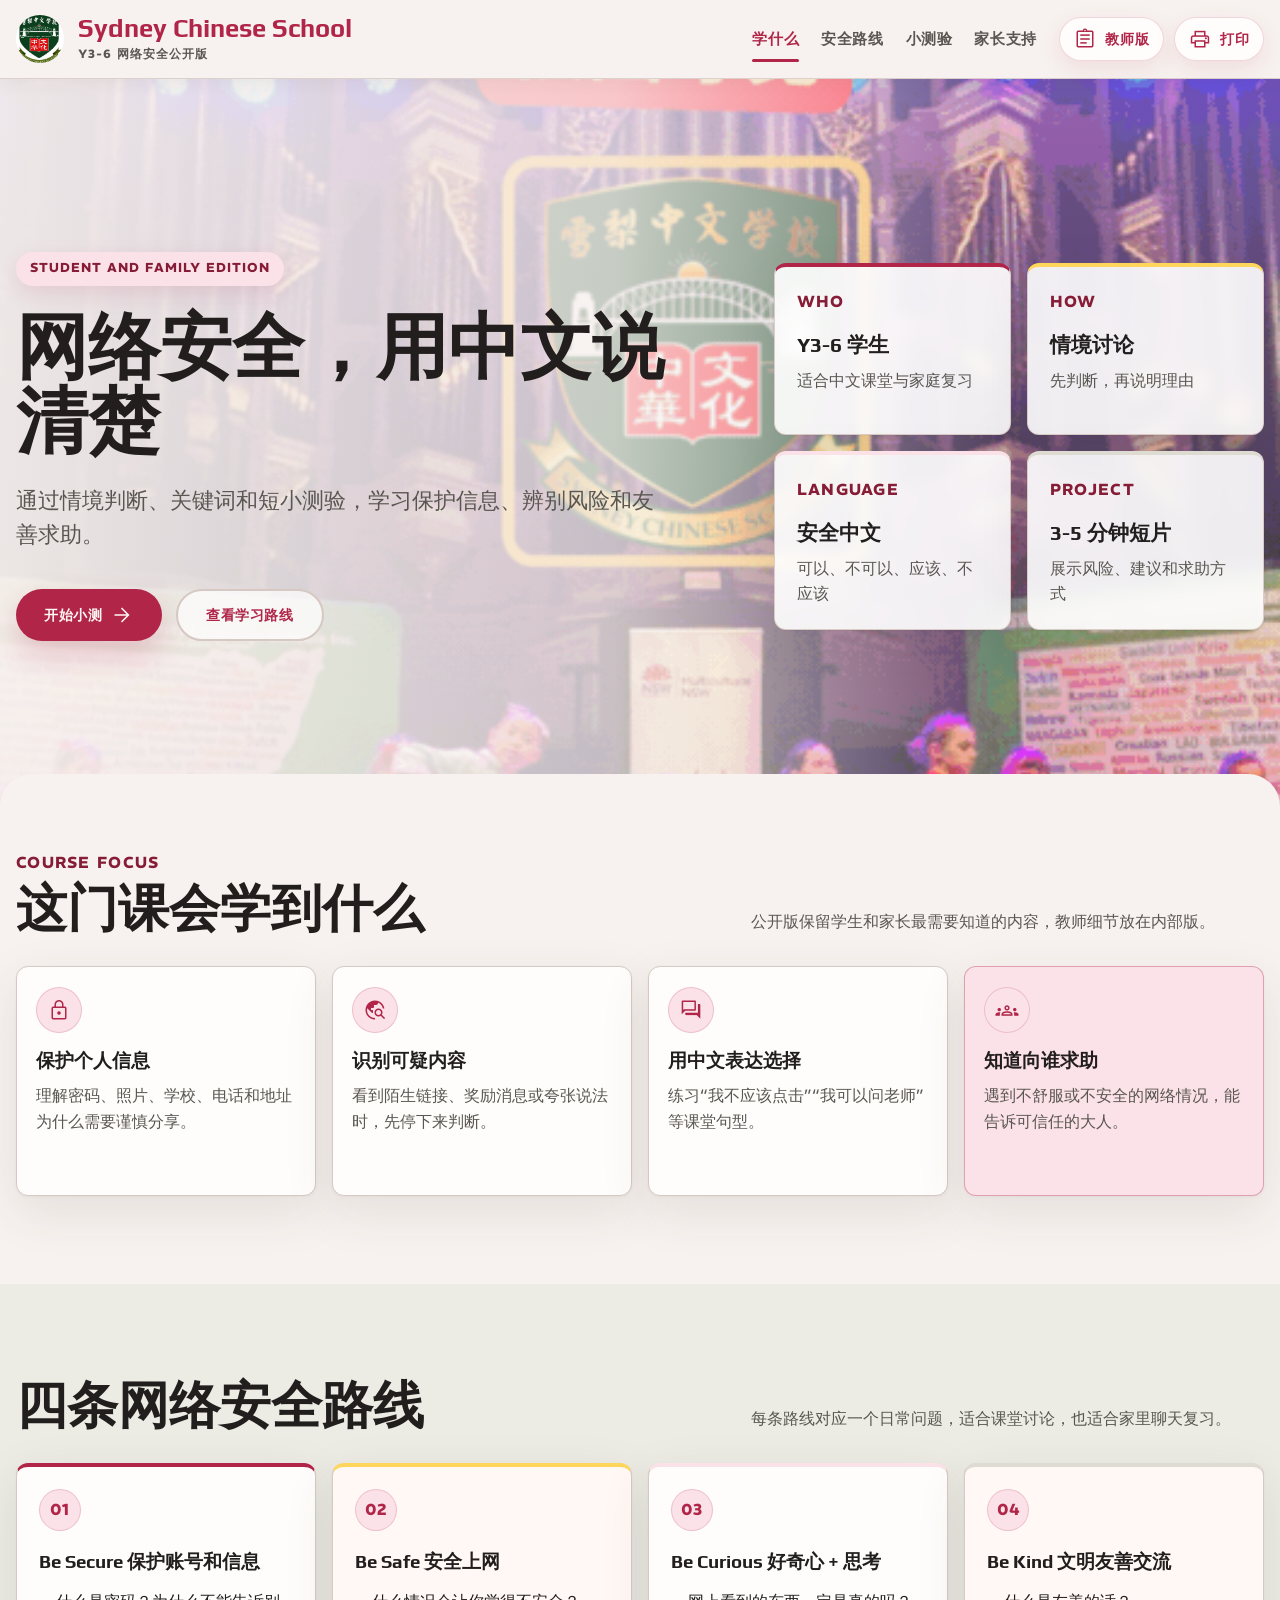
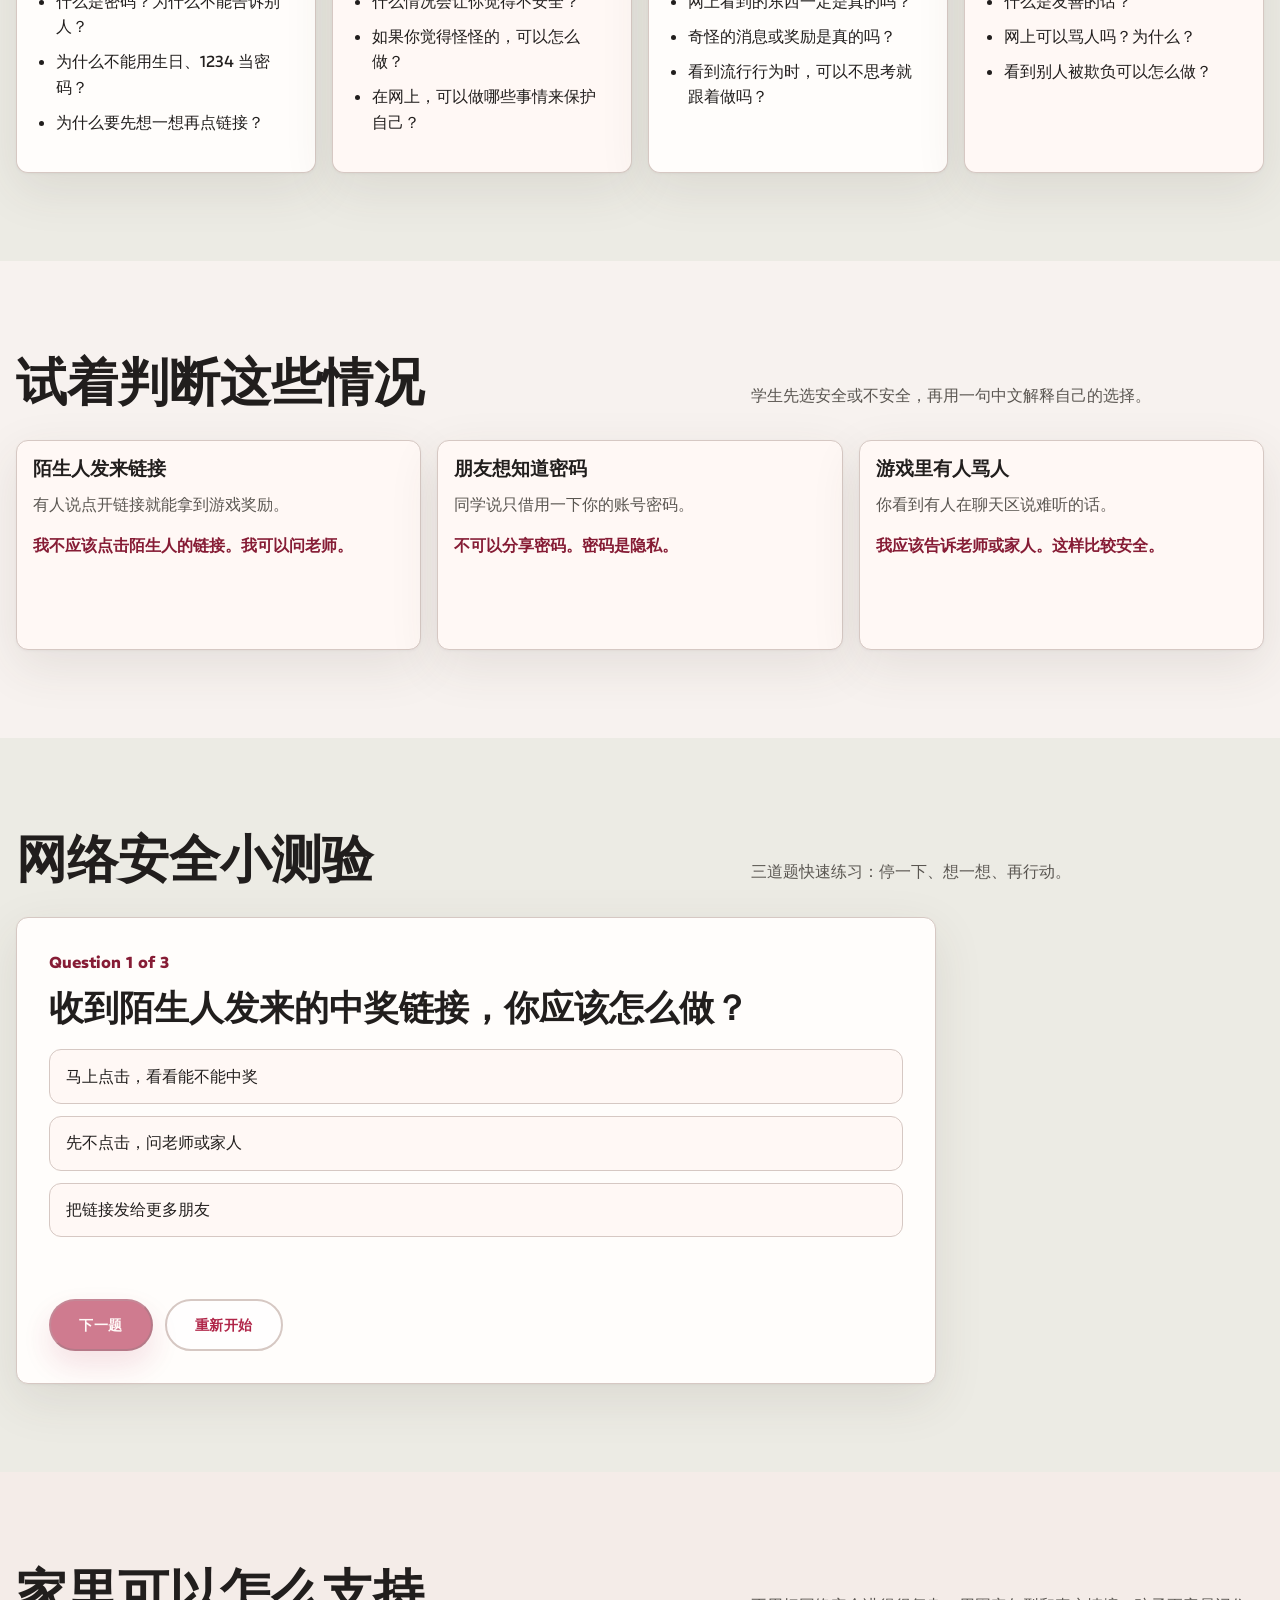
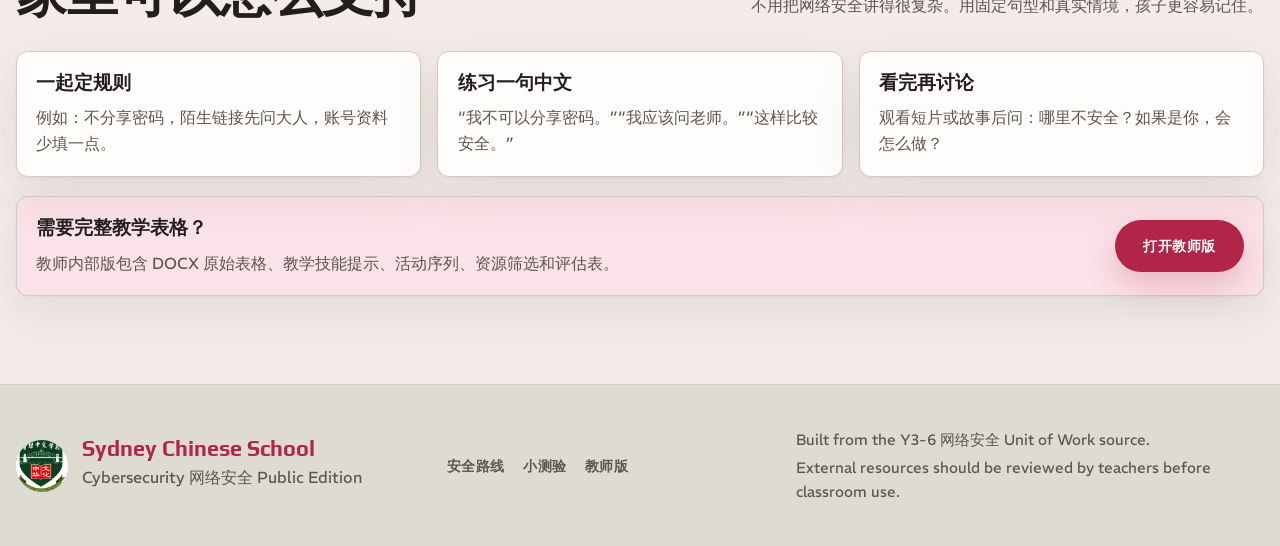
==== commit 6f6982f5: "2 portal demo" ====
--- a/web/index.html
+++ b/web/index.html
@@ -3,37 +3,36 @@
 <head>
   <meta charset="utf-8">
   <meta name="viewport" content="width=device-width, initial-scale=1">
-  <title>Y3-6 Cybersecurity 网络安全 Unit of Work</title>
-  <meta name="description" content="Level 3-6 Cybersecurity 网络安全 unit of work, redesigned as a teacher-friendly web resource.">
+  <title>Sydney Chinese School | Y3-6 网络安全公开版</title>
+  <meta name="description" content="Sydney Chinese School Y3-6 网络安全公开版，面向学生和家长介绍课程重点、中文表达和安全小测。">
   <link href="https://fonts.googleapis.com/css2?family=Material+Symbols+Outlined:wght,FILL@100..700,0..1&display=swap" rel="stylesheet">
   <link rel="stylesheet" href="assets/styles.css">
 </head>
-<body class="scs-unit">
+<body class="scs-unit public-page">
   <a class="skip-link" href="#main">Skip to content</a>
 
   <header class="site-header" id="top">
-    <nav class="topbar" aria-label="Unit navigation">
-      <a class="brand" href="#top" aria-label="Cybersecurity unit home">
+    <nav class="topbar" aria-label="Public unit navigation">
+      <a class="brand" href="#top" aria-label="Cybersecurity public page home">
         <img class="brand-logo" src="assets/images/scs_logo.jpg" alt="Sydney Chinese School logo">
         <span class="brand-text">
           <strong>Sydney Chinese School</strong>
-          <small>Y3-6 网络安全</small>
+          <small>Y3-6 网络安全公开版</small>
         </span>
       </a>
 
       <div class="nav-panel" id="primaryNav">
         <div class="nav-links">
-          <a class="is-active" href="#overview">Overview</a>
-          <a href="#map">Learning Map</a>
-          <a href="#activities">Activities</a>
-          <a href="#resources">Resources</a>
-          <a href="#assessment">Assessment</a>
+          <a class="is-active" href="#what">学什么</a>
+          <a href="#routes">安全路线</a>
+          <a href="#quiz">小测验</a>
+          <a href="#families">家长支持</a>
         </div>
         <div class="tools">
-          <button class="icon-button" type="button" id="studentMode" aria-pressed="false" title="学生视图">
-            <span class="material-symbols-outlined" aria-hidden="true">school</span>
-            <span>学生</span>
-          </button>
+          <a class="icon-button" href="teacher.html" title="打开教师内部版">
+            <span class="material-symbols-outlined" aria-hidden="true">assignment</span>
+            <span>教师版</span>
+          </a>
           <button class="icon-button" type="button" id="printPage" title="打印页面">
             <span class="material-symbols-outlined" aria-hidden="true">print</span>
             <span>打印</span>
@@ -47,800 +46,153 @@
     </button>
   </header>
 
-  <section class="site-hero" aria-labelledby="hero-title">
+  <section class="site-hero public-hero" aria-labelledby="hero-title">
     <div class="hero-media" aria-hidden="true">
       <img src="assets/images/SchoolTour202507b.gif" alt="">
     </div>
     <div class="hero-overlay" aria-hidden="true"></div>
     <div class="hero-inner">
       <div class="hero-copy">
-        <p class="eyebrow">Est. 1974</p>
-        <h1 id="hero-title">Cybersecurity <span lang="zh-Hans">网络安全</span></h1>
+        <p class="eyebrow">Student and Family Edition</p>
+        <h1 id="hero-title">网络安全，用中文说清楚</h1>
         <p class="hero-summary">
-          以话题讨论、情境判断和中文表达为主线，引导学生识别日常数字生活中的网络安全风险。
+          通过情境判断、关键词和短小测验，学习保护信息、辨别风险和友善求助。
         </p>
         <div class="hero-actions">
-          <a class="button button-primary" href="#overview">
-            Start Unit
+          <a class="button button-primary" href="#quiz">
+            开始小测
             <span class="material-symbols-outlined" aria-hidden="true">arrow_forward</span>
           </a>
-          <a class="button button-secondary" href="#resources">View Resources</a>
-        </div>
-      </div>
-      <div class="hero-board" aria-label="Unit quick snapshot">
+          <a class="button button-secondary" href="#routes">查看学习路线</a>
+        </div>
+      </div>
+      <div class="hero-board public-snapshot" aria-label="Course snapshot">
         <div class="signal-card signal-card--secure">
-          <span class="signal-label">Be Secure</span>
-          <strong>保护账号和信息</strong>
-          <p>密码、隐私、可疑链接</p>
+          <span class="signal-label">Who</span>
+          <strong>Y3-6 学生</strong>
+          <p>适合中文课堂与家庭复习</p>
         </div>
         <div class="signal-card signal-card--safe">
-          <span class="signal-label">Be Safe</span>
-          <strong>安全上网</strong>
-          <p>遇到不安全情况时求助</p>
+          <span class="signal-label">How</span>
+          <strong>情境讨论</strong>
+          <p>先判断，再说明理由</p>
         </div>
         <div class="signal-card signal-card--curious">
-          <span class="signal-label">Be Curious</span>
-          <strong>好奇但先思考</strong>
-          <p>判断信息真假与诱导</p>
+          <span class="signal-label">Language</span>
+          <strong>安全中文</strong>
+          <p>可以、不可以、应该、不应该</p>
         </div>
         <div class="signal-card signal-card--kind">
-          <span class="signal-label">Be Kind</span>
-          <strong>文明友善交流</strong>
-          <p>网络欺凌与同伴支持</p>
+          <span class="signal-label">Project</span>
+          <strong>3-5 分钟短片</strong>
+          <p>展示风险、建议和求助方式</p>
         </div>
       </div>
     </div>
   </section>
 
   <main id="main">
-    <section class="band band--paper" id="overview">
-      <div class="section-inner">
-        <div class="section-kicker">Teacher Snapshot</div>
-        <div class="section-heading">
-          <h2>单元速览</h2>
-          <p>把原 DOCX 的密集表格重组为可扫描的教学工作台。</p>
-        </div>
-
-        <div class="snapshot-grid">
-          <details class="brief-card" open>
-            <summary>Learning Goal</summary>
-            <p>
-              学生围绕网络安全主题展开讨论，使用中文识别风险、表达安全选择，并通过短片制作深化理解。
-            </p>
-          </details>
-          <details class="brief-card" open>
-            <summary>Outcomes</summary>
-            <p>ML2-INT-01, ML2-UND-01, ML2-CRT-01, ML3-INT-01, ML3-UND-01, ML3-CRT-01</p>
-          </details>
-          <details class="brief-card" open>
-            <summary>Assessment</summary>
-            <p>eSafety poster/rule list, role-play conversation, short diary, or cybersecurity video project.</p>
-          </details>
-          <details class="brief-card" open>
-            <summary>Resources</summary>
-            <p>31 个外部资源链接：eSafety 页面、YouTube、Bilibili、Google Drive 电子书与故事书。</p>
-          </details>
-          <details class="brief-card" open>
-            <summary>Media Note</summary>
-            <p>源 DOCX 未包含内嵌图片文件；本页以视频缩略图、资源卡和后续图片区呈现视觉材料。</p>
-          </details>
-        </div>
-
-        <div class="goal-columns">
-          <article>
-            <h3>Students will be able to</h3>
-            <ul class="check-list">
-              <li>Identify common cyber security risks in everyday digital life using basic Chinese.</li>
-              <li>Ask and answer questions in Chinese about safe and unsafe online behaviours.</li>
-              <li>Compare online habits with others and discuss safe choices in an age-appropriate way.</li>
-            </ul>
-          </article>
-          <article>
-            <h3>Students with prior learning</h3>
-            <ul class="check-list">
-              <li>Use wider vocabulary and sentence structures to explain online safety rules.</li>
-              <li>Describe and justify safe online practices with sequencing and cause-effect language.</li>
-              <li>Write a short reflective text or scenario response in Chinese.</li>
-            </ul>
-          </article>
-          <article>
-            <h3>Additional language learners</h3>
-            <ul class="check-list">
-              <li>Use key vocabulary and sentence patterns to identify basic cyber safety ideas.</li>
-              <li>Respond to simple questions with sentence frames and visual support.</li>
-              <li>Participate in guided role-plays to practise safe online behaviours.</li>
-            </ul>
-          </article>
-        </div>
-      </div>
-    </section>
-
-    <section class="band band--mint" id="map">
-      <div class="section-inner">
-        <div class="section-kicker">Learning Map</div>
-        <div class="section-heading">
-          <h2>eSafety 四条学习路线</h2>
-          <p>基于 eSafety “Be an eSafe Kid”，把讨论问题转成课堂路径。</p>
-        </div>
-
-        <div class="route-grid">
-          <article class="route route--secure">
-            <span class="route-code">01</span>
-            <h3>Be Secure <span lang="zh-Hans">保护账号和信息</span></h3>
-            <ul>
-              <li>什么是密码？为什么不能告诉别人？</li>
-              <li>为什么不能用生日、1234 当密码？</li>
-              <li>为什么要先想一想再点链接？</li>
-            </ul>
-          </article>
-          <article class="route route--safe">
-            <span class="route-code">02</span>
-            <h3>Be Safe <span lang="zh-Hans">安全上网</span></h3>
-            <ul>
-              <li>什么情况会让你觉得“不安全”？</li>
-              <li>如果你觉得怪怪的，可以怎么做？</li>
-              <li>在网上，可以做哪些事情来保护自己？</li>
-            </ul>
-          </article>
-          <article class="route route--curious">
-            <span class="route-code">03</span>
-            <h3>Be Curious <span lang="zh-Hans">好奇心 + 思考</span></h3>
-            <ul>
-              <li>网上看到的东西一定是真的吗？</li>
-              <li>奇怪的消息或奖励是真的吗？</li>
-              <li>看到流行行为时，可以不思考就跟着做吗？</li>
-            </ul>
-          </article>
-          <article class="route route--kind">
-            <span class="route-code">04</span>
-            <h3>Be Kind <span lang="zh-Hans">文明友善交流</span></h3>
-            <ul>
-              <li>什么是友善的话？</li>
-              <li>网上可以骂人吗？为什么？</li>
-              <li>看到别人被欺负可以怎么做？</li>
-            </ul>
-          </article>
-        </div>
-      </div>
-    </section>
-
-    <section class="band band--paper" id="language">
-      <div class="section-inner">
-        <div class="section-kicker">Language Focus</div>
-        <div class="section-heading">
-          <h2>词汇与句型</h2>
-          <p>把词汇从长表格拆成可投屏、可复习的双语词汇组。</p>
-        </div>
-
-        <div class="vocab-grid">
-          <article class="vocab-group">
-            <h3>上网与设备</h3>
-            <p>网络、上网、手机、平板、电脑、游戏、视频、信息、病毒</p>
-          </article>
-          <article class="vocab-group">
-            <h3>网络上的人</h3>
-            <p>朋友、同学、老师、家人、陌生人</p>
-          </article>
-          <article class="vocab-group">
-            <h3>个人信息</h3>
-            <p>名字、年龄、学校、地址、电话、邮箱、照片、密码、隐私</p>
-          </article>
-          <article class="vocab-group">
-            <h3>网络行为</h3>
-            <p>告诉、分享、点击、相信、保护、问</p>
-          </article>
-          <article class="vocab-group">
-            <h3>安全判断</h3>
-            <p>小心、危险、安全</p>
-          </article>
-        </div>
-
-        <div class="sentence-frames">
-          <h3>Sentence Patterns</h3>
-          <div class="frame-list">
-            <p><strong>可以……</strong><span>上网时遇到不确定的信息，可以问老师。</span></p>
-            <p><strong>不可以……</strong><span>不可以分享密码。</span></p>
-            <p><strong>应该……</strong><span>上网时应该保护隐私。</span></p>
-            <p><strong>不应该……</strong><span>不应该相信陌生人。</span></p>
+    <section class="band band--paper" id="what">
+      <div class="section-inner">
+        <div class="section-kicker">Course Focus</div>
+        <div class="section-heading">
+          <h2>这门课会学到什么</h2>
+          <p>公开版保留学生和家长最需要知道的内容，教师细节放在内部版。</p>
+        </div>
+
+        <div class="public-feature-grid">
+          <article class="version-card">
+            <span class="material-symbols-outlined" aria-hidden="true">lock</span>
+            <h3>保护个人信息</h3>
+            <p>理解密码、照片、学校、电话和地址为什么需要谨慎分享。</p>
+          </article>
+          <article class="version-card">
+            <span class="material-symbols-outlined" aria-hidden="true">travel_explore</span>
+            <h3>识别可疑内容</h3>
+            <p>看到陌生链接、奖励消息或夸张说法时，先停下来判断。</p>
+          </article>
+          <article class="version-card">
+            <span class="material-symbols-outlined" aria-hidden="true">forum</span>
+            <h3>用中文表达选择</h3>
+            <p>练习“我不应该点击”“我可以问老师”等课堂句型。</p>
+          </article>
+          <article class="version-card version-card--accent">
+            <span class="material-symbols-outlined" aria-hidden="true">groups</span>
+            <h3>知道向谁求助</h3>
+            <p>遇到不舒服或不安全的网络情况，能告诉可信任的大人。</p>
+          </article>
+        </div>
+      </div>
+    </section>
+
+    <section class="band band--mint" id="routes">
+      <div class="section-inner">
+        <div class="section-heading">
+          <h2>四条网络安全路线</h2>
+          <p>每条路线对应一个日常问题，适合课堂讨论，也适合家里聊天复习。</p>
+        </div>
+        <div class="route-grid" id="publicRouteGrid"></div>
+      </div>
+    </section>
+
+    <section class="band band--paper" id="scenario">
+      <div class="section-inner">
+        <div class="section-heading">
+          <h2>试着判断这些情况</h2>
+          <p>学生先选安全或不安全，再用一句中文解释自己的选择。</p>
+        </div>
+        <div class="scenario-grid public-scenarios" id="scenarioGrid"></div>
+      </div>
+    </section>
+
+    <section class="band band--ink" id="quiz">
+      <div class="section-inner">
+        <div class="section-heading">
+          <h2>网络安全小测验</h2>
+          <p>三道题快速练习：停一下、想一想、再行动。</p>
+        </div>
+
+        <div class="quiz-panel" id="quizPanel" aria-live="polite">
+          <div class="quiz-status" id="quizStatus"></div>
+          <h3 id="quizQuestion">Loading question</h3>
+          <div class="quiz-options" id="quizOptions"></div>
+          <p class="quiz-feedback" id="quizFeedback"></p>
+          <div class="quiz-actions">
+            <button class="button button-primary" type="button" id="nextQuestion">下一题</button>
+            <button class="button button-secondary" type="button" id="restartQuiz">重新开始</button>
           </div>
         </div>
       </div>
     </section>
 
-    <section class="band band--ink" id="activities">
-      <div class="section-inner">
-        <div class="section-kicker">Teaching Sequence</div>
-        <div class="section-heading">
-          <h2>课堂活动序列</h2>
-          <p>每个活动围绕“判断安全性、说出理由、用中文回应”推进。</p>
-        </div>
-
-        <div class="activity-tools teacher-only">
-          <button type="button" class="tool-button" id="expandAll">展开全部</button>
-          <button type="button" class="tool-button" id="collapseAll">收起全部</button>
-        </div>
-
-        <div class="activity-list">
-          <details class="activity" open>
-            <summary>
-              <span class="activity-step">01</span>
-              <span>
-                <strong>Lead-in: 可以 / 不可以</strong>
-                <small>Circle and cross gesture check</small>
-              </span>
-            </summary>
-            <div class="activity-body">
-              <p>
-                学生用双臂做出 “⭕” 表示 可以 / 安全，做出 “X” 表示 不可以 / 危险。教师读出
-                分享密码、问老师、点击信息、告诉陌生人名字 等行为，学生即时判断并说明原因。
-              </p>
-              <dl>
-                <dt>Key Chinese</dt>
-                <dd>可以、不可以、安全、危险、问老师、保护隐私</dd>
-                <dt>Evidence of learning</dt>
-                <dd>学生能用动作和简单句说明一个行为是否安全。</dd>
-              </dl>
-            </div>
-          </details>
-
-          <details class="activity">
-            <summary>
-              <span class="activity-step">02</span>
-              <span>
-                <strong>Vocabulary Building</strong>
-                <small>Sentence-making, matching, and scenario language</small>
-              </span>
-            </summary>
-            <div class="activity-body">
-              <p>
-                使用词汇卡进行中英配对、造句和快速复习。学生把“密码、陌生人、点击、分享、隐私”等词放入句型，
-                形成可在情境讨论中使用的中文表达。
-              </p>
-              <dl>
-                <dt>Student task</dt>
-                <dd>用一个关键词和一个句型造句，例如“不可以分享密码”。</dd>
-                <dt>Support</dt>
-                <dd>提供句框、图示和同伴示范。</dd>
-              </dl>
-            </div>
-          </details>
-
-          <details class="activity">
-            <summary>
-              <span class="activity-step">03</span>
-              <span>
-                <strong>Mini Scenarios</strong>
-                <small>Small group cyber safety decisions</small>
-              </span>
-            </summary>
-            <div class="activity-body">
-              <p>
-                小组抽取情境卡，例如 “Someone asks for your name” 或 “Receiving a link from a stranger”。
-                学生讨论后使用所学词汇和句型表达会怎么做，再向全班分享。
-              </p>
-              <div class="scenario-grid">
-                <article>
-                  <h4>A stranger sends a link</h4>
-                  <p>我不应该点击。我可以问老师。</p>
-                </article>
-                <article>
-                  <h4>A friend asks for your password</h4>
-                  <p>不可以分享密码。密码是隐私。</p>
-                </article>
-                <article>
-                  <h4>Someone is rude in a game</h4>
-                  <p>我应该告诉老师或家人。</p>
-                </article>
-              </div>
-            </div>
-          </details>
-
-          <details class="activity">
-            <summary>
-              <span class="activity-step">04</span>
-              <span>
-                <strong>Listening & Speaking</strong>
-                <small>Password, personal information, trust, and help-seeking</small>
-              </span>
-            </summary>
-            <div class="activity-body">
-              <div class="prompt-columns">
-                <div>
-                  <h4>Password Protection</h4>
-                  <p>Would you share your password with anyone other than your family? Why or why not?</p>
-                </div>
-                <div>
-                  <h4>Personal Information</h4>
-                  <p>What information should you never share online: address, school, phone number?</p>
-                </div>
-                <div>
-                  <h4>Online Trust</h4>
-                  <p>Can you trust new friends you meet online? Why or why not?</p>
-                </div>
-                <div>
-                  <h4>If Problems Happen</h4>
-                  <p>If you encounter something unsafe online, who would you ask for help?</p>
-                </div>
-              </div>
-            </div>
-          </details>
-
-          <details class="activity">
-            <summary>
-              <span class="activity-step">05</span>
-              <span>
-                <strong>Writing Practice</strong>
-                <small>2-4 Chinese sentences from a cyber safety situation</small>
-              </span>
-            </summary>
-            <div class="activity-body">
-              <p>
-                给学生一个简短情境，请他们写 2-4 句中文说明会怎么做。可选情境包括收到陌生人链接、游戏中有人说难听的话、
-                朋友询问密码等。
-              </p>
-              <p class="example-line">Example: 我不可以点击陌生人的链接。我应该问老师。这样比较安全。</p>
-            </div>
-          </details>
-
-          <details class="activity">
-            <summary>
-              <span class="activity-step">06</span>
-              <span>
-                <strong>Group Project</strong>
-                <small>Create a 3-5 minute cybersecurity video</small>
-              </span>
-            </summary>
-            <div class="activity-body">
-              <p>
-                学生小组制作网络安全主题短片，展示一个常见风险、中文安全建议和求助方式。作品可采用情境剧、采访、
-                规则说明或故事书改编。
-              </p>
-              <dl>
-                <dt>Success markers</dt>
-                <dd>清楚呈现风险、使用目标词汇、给出安全选择、表达可信求助对象。</dd>
-              </dl>
-            </div>
-          </details>
-        </div>
-      </div>
-    </section>
-
-    <section class="band band--paper" id="culture">
-      <div class="section-inner narrow">
-        <div class="section-kicker">Cultural Component</div>
-        <div class="section-heading">
-          <h2>跨文化比较</h2>
-          <p>比较中国和澳大利亚常用 App、网络规则、网络用语和缩写，讨论不同数字文化中的安全选择。</p>
-        </div>
-      </div>
-    </section>
-
-    <section class="band band--resource" id="resources">
-      <div class="section-inner">
-        <div class="section-kicker">Resource Library</div>
-        <div class="section-heading">
-          <h2>资源库</h2>
-          <p>源文档中的外链已按语言、平台和资源类型重新整理。外部网站可能需要联网、登录或教师课前审核。</p>
-        </div>
-
-        <div class="resource-controls teacher-only" aria-label="Resource filters">
-          <label class="search-box">
-            <span>搜索资源</span>
-            <input id="resourceSearch" type="search" placeholder="例如：隐私、Bilibili、故事书">
-          </label>
-          <div class="filter-group" role="group" aria-label="Filter resources">
-            <button class="filter-chip is-active" type="button" data-filter="all">全部</button>
-            <button class="filter-chip" type="button" data-filter="Cantonese">粤语</button>
-            <button class="filter-chip" type="button" data-filter="Mandarin">普通话</button>
-            <button class="filter-chip" type="button" data-filter="Bilingual">双语通用</button>
-            <button class="filter-chip" type="button" data-filter="YouTube">YouTube</button>
-            <button class="filter-chip" type="button" data-filter="Bilibili">Bilibili</button>
-            <button class="filter-chip" type="button" data-filter="Book">电子书</button>
+    <section class="band band--resource" id="families">
+      <div class="section-inner">
+        <div class="section-heading">
+          <h2>家里可以怎么支持</h2>
+          <p>不用把网络安全讲得很复杂。用固定句型和真实情境，孩子更容易记住。</p>
+        </div>
+
+        <div class="family-grid">
+          <article class="family-card">
+            <h3>一起定规则</h3>
+            <p>例如：不分享密码，陌生链接先问大人，账号资料少填一点。</p>
+          </article>
+          <article class="family-card">
+            <h3>练习一句中文</h3>
+            <p>“我不可以分享密码。”“我应该问老师。”“这样比较安全。”</p>
+          </article>
+          <article class="family-card">
+            <h3>看完再讨论</h3>
+            <p>观看短片或故事后问：哪里不安全？如果是你，会怎么做？</p>
+          </article>
+        </div>
+
+        <div class="teacher-callout">
+          <div>
+            <h3>需要完整教学表格？</h3>
+            <p>教师内部版包含 DOCX 原始表格、教学技能提示、活动序列、资源筛选和评估表。</p>
           </div>
-          <p class="resource-count"><span id="resourceCount">31</span> resources shown</p>
-        </div>
-
-        <div class="resource-grid" id="resourceGrid">
-          <article class="resource-card" data-tags="Web English eSafety Official" data-platform="eSafety">
-            <div class="resource-visual resource-visual--esafety"><span>eSafety</span></div>
-            <div class="resource-content">
-              <span class="resource-meta">Website · Official</span>
-              <h3>Be an eSafe kid</h3>
-              <p>官方儿童网络安全入口，可支撑 Be Safe / Be Curious / Be Kind / Be Secure 四条学习路线。</p>
-              <a href="https://www.esafety.gov.au/kids/be-an-esafe-kid" target="_blank" rel="noopener">打开 eSafety</a>
-            </div>
-          </article>
-
-          <article class="resource-card" data-tags="Cantonese YouTube Video Book" data-platform="YouTube">
-            <img src="https://i.ytimg.com/vi/eTzRjbGXSaA/hqdefault.jpg" alt="故事书《AI機械人大對決》视频缩略图" loading="lazy">
-            <div class="resource-content">
-              <span class="resource-meta">粤语 · YouTube</span>
-              <h3>故事书《AI機械人大對決》</h3>
-              <p>可用于 AI、判断信息与安全选择讨论。</p>
-              <a href="https://www.youtube.com/watch?v=eTzRjbGXSaA&list=PLkQYWtFAxg30lzh4jxXr7pokF6-bzlW8j" target="_blank" rel="noopener">打开视频</a>
-            </div>
-          </article>
-
-          <article class="resource-card" data-tags="Cantonese YouTube Video Book" data-platform="YouTube">
-            <img src="https://i.ytimg.com/vi/ORaNI0R6J9E/hqdefault.jpg" alt="故事书《甜甜圈的秘密》视频缩略图" loading="lazy">
-            <div class="resource-content">
-              <span class="resource-meta">粤语 · YouTube</span>
-              <h3>故事书《甜甜圈的秘密》</h3>
-              <p>适合引入个人信息、奖励诱导和线上判断。</p>
-              <a href="https://www.youtube.com/watch?v=ORaNI0R6J9E&list=PLkQYWtFAxg30lzh4jxXr7pokF6-bzlW8j&index=2" target="_blank" rel="noopener">打开视频</a>
-            </div>
-          </article>
-
-          <article class="resource-card" data-tags="Cantonese YouTube Video Book" data-platform="YouTube">
-            <img src="https://i.ytimg.com/vi/NW3e4f7_mkQ/hqdefault.jpg" alt="故事书《社交陷阱1+1》视频缩略图" loading="lazy">
-            <div class="resource-content">
-              <span class="resource-meta">粤语 · YouTube</span>
-              <h3>故事书《社交陷阱1+1》</h3>
-              <p>适合讨论网络朋友、陌生人和社交陷阱。</p>
-              <a href="https://www.youtube.com/watch?v=NW3e4f7_mkQ&list=PLkQYWtFAxg30lzh4jxXr7pokF6-bzlW8j&index=3" target="_blank" rel="noopener">打开视频</a>
-            </div>
-          </article>
-
-          <article class="resource-card" data-tags="Cantonese YouTube Playlist Video Digital Literacy" data-platform="YouTube">
-            <div class="resource-visual resource-visual--youtube"><span>Playlist</span></div>
-            <div class="resource-content">
-              <span class="resource-meta">粤语 · YouTube playlist</span>
-              <h3>《数码素养系列》（广东话）</h3>
-              <p>共七条短片，可作为分组观看与讨论资源。</p>
-              <a href="https://youtube.com/playlist?list=PLkQYWtFAxg31rLsbd2rf5UbXpDq9zyVAL&si=ftOZ4GBbi_3a8uVs" target="_blank" rel="noopener">打开播放列表</a>
-            </div>
-          </article>
-
-          <article class="resource-card" data-tags="Cantonese YouTube Playlist Video Media Literacy" data-platform="YouTube">
-            <div class="resource-visual resource-visual--youtube"><span>Playlist</span></div>
-            <div class="resource-content">
-              <span class="resource-meta">粤语 · YouTube playlist</span>
-              <h3>《新媒體素養提升計劃》</h3>
-              <p>共六条短片，适合媒体素养、信息辨识与网络行为讨论。</p>
-              <a href="https://youtube.com/playlist?list=PLIIDSEAIjeE-XXpoaQGj2v5Rig7jsUUz8&si=XfpaCUfNCL8yFmQA" target="_blank" rel="noopener">打开播放列表</a>
-            </div>
-          </article>
-
-          <article class="resource-card" data-tags="Cantonese YouTube Video Cybersecurity" data-platform="YouTube">
-            <img src="https://i.ytimg.com/vi/QxGNO4ziZnE/hqdefault.jpg" alt="青少年科普影片製作比賽網絡安全视频缩略图" loading="lazy">
-            <div class="resource-content">
-              <span class="resource-meta">粤语 · YouTube</span>
-              <h3>青少年科普影片製作比賽：網絡安全</h3>
-              <p>可作为学生短片项目的参考作品。</p>
-              <a href="https://www.youtube.com/watch?v=QxGNO4ziZnE" target="_blank" rel="noopener">打开视频</a>
-            </div>
-          </article>
-
-          <article class="resource-card" data-tags="Cantonese YouTube Video Cyberbullying" data-platform="YouTube">
-            <img src="https://i.ytimg.com/vi/G2ZAeNf8rYU/hqdefault.jpg" alt="秘笈09 網絡欺凌零容忍视频缩略图" loading="lazy">
-            <div class="resource-content">
-              <span class="resource-meta">粤语 · YouTube</span>
-              <h3>秘笈09 網絡欺凌零容忍</h3>
-              <p>适合 Be Kind 与网络欺凌讨论。</p>
-              <a href="https://www.youtube.com/watch?v=G2ZAeNf8rYU" target="_blank" rel="noopener">打开视频</a>
-            </div>
-          </article>
-
-          <article class="resource-card" data-tags="Cantonese YouTube Video Creative" data-platform="YouTube">
-            <img src="https://i.ytimg.com/vi/vhvwyPLtIBE/hqdefault.jpg" alt="智慧網樂遊短片創作比賽小学组冠军视频缩略图" loading="lazy">
-            <div class="resource-content">
-              <span class="resource-meta">粤语 · YouTube</span>
-              <h3>「智慧網樂遊」小學組冠軍</h3>
-              <p>适合分析学生作品结构、口号和镜头表达。</p>
-              <a href="https://www.youtube.com/watch?v=vhvwyPLtIBE" target="_blank" rel="noopener">打开视频</a>
-            </div>
-          </article>
-
-          <article class="resource-card" data-tags="Cantonese YouTube Playlist Video Wellbeing" data-platform="YouTube">
-            <div class="resource-visual resource-visual--youtube"><span>Playlist</span></div>
-            <div class="resource-content">
-              <span class="resource-meta">粤语 · YouTube playlist</span>
-              <h3>健康地使用互聯網及電子屏幕產品</h3>
-              <p>支持屏幕时间、健康习惯和数字 wellbeing 讨论。</p>
-              <a href="https://youtube.com/playlist?list=PLy8zN7Ql_1rYH0eAhn7LzfCbzRLZAhka6&si=HcLU-OE7fuYN1kCc" target="_blank" rel="noopener">打开播放列表</a>
-            </div>
-          </article>
-
-          <article class="resource-card" data-tags="Mandarin Bilibili Video Literacy" data-platform="Bilibili">
-            <div class="resource-visual resource-visual--bilibili"><span>Bilibili</span></div>
-            <div class="resource-content">
-              <span class="resource-meta">普通话 · Bilibili</span>
-              <h3>小学生第1课：互联网伴我成长</h3>
-              <p>适合单元导入，讨论互联网的用途与规则。</p>
-              <a href="https://www.bilibili.com/video/BV1P34y1x7oV/?spm_id_from=333.337.search-card.all.click&vd_source=02111f18dd603bd40a7d54ca203d2f09" target="_blank" rel="noopener">打开视频</a>
-            </div>
-          </article>
-
-          <article class="resource-card" data-tags="Mandarin Bilibili Video Harmful Information" data-platform="Bilibili">
-            <div class="resource-visual resource-visual--bilibili"><span>Bilibili</span></div>
-            <div class="resource-content">
-              <span class="resource-meta">普通话 · Bilibili</span>
-              <h3>小学生第2课：防范网络有害信息</h3>
-              <p>适合 Be Curious 与信息辨识讨论。</p>
-              <a href="https://www.bilibili.com/video/BV1Ca411i7DU/?spm_id_from=333.337.search-card.all.click&vd_source=02111f18dd603bd40a7d54ca203d2f09" target="_blank" rel="noopener">打开视频</a>
-            </div>
-          </article>
-
-          <article class="resource-card" data-tags="Mandarin Bilibili Video Screen Time" data-platform="Bilibili">
-            <div class="resource-visual resource-visual--bilibili"><span>Bilibili</span></div>
-            <div class="resource-content">
-              <span class="resource-meta">普通话 · Bilibili</span>
-              <h3>小学生第3课：上网不可太沉迷</h3>
-              <p>适合健康使用互联网和电子屏幕产品讨论。</p>
-              <a href="https://www.bilibili.com/video/BV1PY4y1p7df/?spm_id_from=333.337.search-card.all.click&vd_source=02111f18dd603bd40a7d54ca203d2f09" target="_blank" rel="noopener">打开视频</a>
-            </div>
-          </article>
-
-          <article class="resource-card" data-tags="Mandarin Bilibili Video Privacy" data-platform="Bilibili">
-            <div class="resource-visual resource-visual--bilibili"><span>Bilibili</span></div>
-            <div class="resource-content">
-              <span class="resource-meta">普通话 · Bilibili</span>
-              <h3>小学生第4课：上网要把隐私护</h3>
-              <p>适合个人信息、密码和隐私保护活动。</p>
-              <a href="https://www.bilibili.com/video/BV1oS4y117oD/?spm_id_from=333.337.search-card.all.click&vd_source=02111f18dd603bd40a7d54ca203d2f09" target="_blank" rel="noopener">打开视频</a>
-            </div>
-          </article>
-
-          <article class="resource-card" data-tags="Mandarin Bilibili Video Cybersecurity" data-platform="Bilibili">
-            <div class="resource-visual resource-visual--bilibili"><span>Bilibili</span></div>
-            <div class="resource-content">
-              <span class="resource-meta">普通话 · Bilibili</span>
-              <h3>网络安全“趣”科普</h3>
-              <p>可用于补充网络安全概念与案例。</p>
-              <a href="https://www.bilibili.com/video/BV1JM4y1b7Wm/?spm_id_from=333.337.search-card.all.click&vd_source=02111f18dd603bd40a7d54ca203d2f09" target="_blank" rel="noopener">打开视频</a>
-            </div>
-          </article>
-
-          <article class="resource-card" data-tags="Mandarin Bilibili Video Lesson" data-platform="Bilibili">
-            <div class="resource-visual resource-visual--bilibili"><span>Bilibili</span></div>
-            <div class="resource-content">
-              <span class="resource-meta">普通话 · Bilibili</span>
-              <h3>小学生网络安全教育微课视频</h3>
-              <p>适合教师筛选片段投屏讲解。</p>
-              <a href="https://www.bilibili.com/video/BV11t4y1H7kB/?spm_id_from=333.337.search-card.all.click&vd_source=02111f18dd603bd40a7d54ca203d2f09" target="_blank" rel="noopener">打开视频</a>
-            </div>
-          </article>
-
-          <article class="resource-card" data-tags="Mandarin Bilibili Video Lesson" data-platform="Bilibili">
-            <div class="resource-visual resource-visual--bilibili"><span>Bilibili</span></div>
-            <div class="resource-content">
-              <span class="resource-meta">普通话 · Bilibili</span>
-              <h3>网络安全教育1</h3>
-              <p>可作为普通话视频资源候选。</p>
-              <a href="https://www.bilibili.com/video/BV1aX4y1h7Yw/?spm_id_from=333.337.search-card.all.click&vd_source=02111f18dd603bd40a7d54ca203d2f09" target="_blank" rel="noopener">打开视频</a>
-            </div>
-          </article>
-
-          <article class="resource-card" data-tags="Mandarin Bilibili Video Lesson" data-platform="Bilibili">
-            <div class="resource-visual resource-visual--bilibili"><span>Bilibili</span></div>
-            <div class="resource-content">
-              <span class="resource-meta">普通话 · Bilibili</span>
-              <h3>网络安全教育2</h3>
-              <p>可作为普通话视频资源候选。</p>
-              <a href="https://www.bilibili.com/video/BV1is4y1T7nd?spm_id_from=333.788.videopod.sections&vd_source=02111f18dd603bd40a7d54ca203d2f09" target="_blank" rel="noopener">打开视频</a>
-            </div>
-          </article>
-
-          <article class="resource-card" data-tags="Mandarin Bilibili Video Lesson" data-platform="Bilibili">
-            <div class="resource-visual resource-visual--bilibili"><span>Bilibili</span></div>
-            <div class="resource-content">
-              <span class="resource-meta">普通话 · Bilibili</span>
-              <h3>网络安全教育3</h3>
-              <p>可作为普通话视频资源候选。</p>
-              <a href="https://www.bilibili.com/video/BV1ds4y1q7Am?spm_id_from=333.788.videopod.sections&vd_source=02111f18dd603bd40a7d54ca203d2f09" target="_blank" rel="noopener">打开视频</a>
-            </div>
-          </article>
-
-          <article class="resource-card" data-tags="Mandarin YouTube Playlist Video Digital Literacy" data-platform="YouTube">
-            <div class="resource-visual resource-visual--youtube"><span>Playlist</span></div>
-            <div class="resource-content">
-              <span class="resource-meta">普通话 · YouTube playlist</span>
-              <h3>《数码素养系列》（普通话）</h3>
-              <p>共七条短片，可用于普通话分组资源站。</p>
-              <a href="https://youtube.com/playlist?list=PLkQYWtFAxg3306G3qxWgIt1ihuXUQkrPB&si=_Uqb-xoHZFrmsaJ-" target="_blank" rel="noopener">打开播放列表</a>
-            </div>
-          </article>
-
-          <article class="resource-card" data-tags="Mandarin YouTube Playlist Video Information Security Ethics" data-platform="YouTube">
-            <div class="resource-visual resource-visual--youtube"><span>Playlist</span></div>
-            <div class="resource-content">
-              <span class="resource-meta">普通话 · YouTube playlist</span>
-              <h3>《資訊安全與倫理》</h3>
-              <p>共 22 条短片，适合教师筛选延伸片段。</p>
-              <a href="https://youtube.com/playlist?list=PLShUzCCmJhxL7lVsmOTygSenGw9yezJcM&si=xL9DN5x-QEenhg-j" target="_blank" rel="noopener">打开播放列表</a>
-            </div>
-          </article>
-
-          <article class="resource-card" data-tags="Mandarin YouTube Video Scam" data-platform="YouTube">
-            <img src="https://i.ytimg.com/vi/TeqxNzExsw8/hqdefault.jpg" alt="2024反詐騙素養宣導網路交友詐騙视频缩略图" loading="lazy">
-            <div class="resource-content">
-              <span class="resource-meta">普通话 · YouTube</span>
-              <h3>網路交友詐騙</h3>
-              <p>适合讨论网络朋友、信任和求助。</p>
-              <a href="https://www.youtube.com/watch?v=TeqxNzExsw8" target="_blank" rel="noopener">打开视频</a>
-            </div>
-          </article>
-
-          <article class="resource-card" data-tags="Mandarin YouTube Video Scam Game" data-platform="YouTube">
-            <img src="https://i.ytimg.com/vi/GKjzGT8TFFM/hqdefault.jpg" alt="2024反詐騙素養宣導線上遊戲詐騙视频缩略图" loading="lazy">
-            <div class="resource-content">
-              <span class="resource-meta">普通话 · YouTube</span>
-              <h3>線上遊戲詐騙</h3>
-              <p>适合游戏账号、陌生人和奖励诱导情境。</p>
-              <a href="https://www.youtube.com/watch?v=GKjzGT8TFFM" target="_blank" rel="noopener">打开视频</a>
-            </div>
-          </article>
-
-          <article class="resource-card" data-tags="Mandarin YouTube Video Rumour" data-platform="YouTube">
-            <img src="https://i.ytimg.com/vi/7Z--MyKOFoA/hqdefault.jpg" alt="辨識網路謠言视频缩略图" loading="lazy">
-            <div class="resource-content">
-              <span class="resource-meta">普通话 · YouTube</span>
-              <h3>辨識網路謠言 [7-12歲]</h3>
-              <p>适合 Be Curious 与信息真假判断。</p>
-              <a href="https://www.youtube.com/watch?v=7Z--MyKOFoA" target="_blank" rel="noopener">打开视频</a>
-            </div>
-          </article>
-
-          <article class="resource-card" data-tags="Mandarin YouTube Video Privacy" data-platform="YouTube">
-            <img src="https://i.ytimg.com/vi/iiSRaVC7i5Q/hqdefault.jpg" alt="三資小豬视频缩略图" loading="lazy">
-            <div class="resource-content">
-              <span class="resource-meta">普通话 · YouTube</span>
-              <h3>三資小豬</h3>
-              <p>适合个人资料、账号资料和隐私资料讨论。</p>
-              <a href="https://www.youtube.com/watch?v=iiSRaVC7i5Q" target="_blank" rel="noopener">打开视频</a>
-            </div>
-          </article>
-
-          <article class="resource-card" data-tags="Bilingual Google Drive Book Story" data-platform="Google Drive">
-            <div class="resource-visual resource-visual--drive"><span>Book</span></div>
-            <div class="resource-content">
-              <span class="resource-meta">双语通用 · Google Drive</span>
-              <h3>故事书｜AI机器人大对决</h3>
-              <p>故事书资源，适合阅读、改编和短片项目参考。</p>
-              <a href="https://drive.google.com/drive/folders/1wp4E8J8GbNBYNky2-uE0cdr7-u4nEzSn" target="_blank" rel="noopener">打开文件夹</a>
-            </div>
-          </article>
-
-          <article class="resource-card" data-tags="Bilingual Google Drive Book Story" data-platform="Google Drive">
-            <div class="resource-visual resource-visual--drive"><span>Book</span></div>
-            <div class="resource-content">
-              <span class="resource-meta">双语通用 · Google Drive</span>
-              <h3>故事书｜甜甜圈的秘密</h3>
-              <p>故事书资源，适合奖励诱导和安全判断讨论。</p>
-              <a href="https://drive.google.com/drive/folders/1wp4E8J8GbNBYNky2-uE0cdr7-u4nEzSn" target="_blank" rel="noopener">打开文件夹</a>
-            </div>
-          </article>
-
-          <article class="resource-card" data-tags="Bilingual Google Drive Book Story" data-platform="Google Drive">
-            <div class="resource-visual resource-visual--drive"><span>Book</span></div>
-            <div class="resource-content">
-              <span class="resource-meta">双语通用 · Google Drive</span>
-              <h3>故事书｜社交陷阱1+1</h3>
-              <p>故事书资源，适合网络交友和社交陷阱讨论。</p>
-              <a href="https://drive.google.com/drive/folders/1wp4E8J8GbNBYNky2-uE0cdr7-u4nEzSn" target="_blank" rel="noopener">打开文件夹</a>
-            </div>
-          </article>
-
-          <article class="resource-card" data-tags="Bilingual Google Drive Book Ebook" data-platform="Google Drive">
-            <div class="resource-visual resource-visual--drive"><span>eBook</span></div>
-            <div class="resource-content">
-              <span class="resource-meta">双语通用 · Google Drive</span>
-              <h3>电子书｜《智 Smart 新世代》（小學篇）</h3>
-              <p>电子书资源，适合教师筛选页面作为阅读材料。</p>
-              <a href="https://drive.google.com/drive/folders/1wp4E8J8GbNBYNky2-uE0cdr7-u4nEzSn" target="_blank" rel="noopener">打开文件夹</a>
-            </div>
-          </article>
-
-          <article class="resource-card" data-tags="Bilingual Google Drive Book Ebook" data-platform="Google Drive">
-            <div class="resource-visual resource-visual--drive"><span>eBook</span></div>
-            <div class="resource-content">
-              <span class="resource-meta">双语通用 · Google Drive</span>
-              <h3>电子书｜《点点与你畅游网络世界》</h3>
-              <p>电子书资源，适合安全上网和规则讨论。</p>
-              <a href="https://drive.google.com/drive/folders/1wp4E8J8GbNBYNky2-uE0cdr7-u4nEzSn" target="_blank" rel="noopener">打开文件夹</a>
-            </div>
-          </article>
-
-          <article class="resource-card" data-tags="Bilingual Google Drive Book Ebook" data-platform="Google Drive">
-            <div class="resource-visual resource-visual--drive"><span>eBook</span></div>
-            <div class="resource-content">
-              <span class="resource-meta">双语通用 · Google Drive</span>
-              <h3>电子书｜《魔法毛与魔法喵：守护网络安全的勇者》</h3>
-              <p>电子书资源，适合故事改编和学生短片脚本。</p>
-              <a href="https://drive.google.com/drive/folders/1wp4E8J8GbNBYNky2-uE0cdr7-u4nEzSn" target="_blank" rel="noopener">打开文件夹</a>
-            </div>
-          </article>
-        </div>
-      </div>
-    </section>
-
-    <section class="band band--mint" id="visuals">
-      <div class="section-inner">
-        <div class="section-kicker">Visual Resources</div>
-        <div class="section-heading">
-          <h2>图片与媒体呈现</h2>
-          <p>源 DOCX 没有内嵌图片。本页保留后续图片区，并用视频缩略图承担当前视觉预览。</p>
-        </div>
-        <div class="media-note">
-          <div>
-            <strong>DOCX media extraction</strong>
-            <p>检查 `word/media` 与绘图对象后，未发现内嵌图片或视频文件。教师可把后续课堂截图、学生作品或安全海报加入此区。</p>
-          </div>
-          <div>
-            <strong>Suggested alt text pattern</strong>
-            <p>“学生判断陌生链接是否安全的课堂示例，用于支持 Be Curious 活动。”</p>
-          </div>
-          <div>
-            <strong>Video display</strong>
-            <p>YouTube 视频以缩略图 + 外链方式展示；Bilibili 与 Drive 资源以平台卡片展示，避免本地打开时嵌入失败。</p>
-          </div>
-        </div>
-      </div>
-    </section>
-
-    <section class="band band--paper" id="assessment">
-      <div class="section-inner">
-        <div class="section-kicker">Differentiated Assessment</div>
-        <div class="section-heading">
-          <h2>评估任务</h2>
-          <p>学生可以通过视觉作品、口语互动、写作或短片展示网络安全理解。</p>
-        </div>
-
-        <div class="assessment-grid">
-          <article class="assessment-card">
-            <span class="assessment-code">Option 1</span>
-            <h3>eSafety Poster or Rule List</h3>
-            <p>制作中文网络安全海报或规则清单，并向全班展示。</p>
-          </article>
-          <article class="assessment-card">
-            <span class="assessment-code">Option 2</span>
-            <h3>Role-play Conversation</h3>
-            <p>围绕网络安全情境进行中文对话表演。</p>
-          </article>
-          <article class="assessment-card">
-            <span class="assessment-code">Option 3</span>
-            <h3>Short Diary</h3>
-            <p>用中文写一篇关于正确使用科技的一天的小日记。</p>
-          </article>
-          <article class="assessment-card assessment-card--feature">
-            <span class="assessment-code">Project</span>
-            <h3>Cybersecurity Video</h3>
-            <p>小组制作 3-5 分钟短片，包含风险情境、中文安全建议和求助方式。</p>
-          </article>
-        </div>
-      </div>
-    </section>
-
-    <section class="band band--paper" id="evaluation">
-      <div class="section-inner">
-        <div class="section-kicker">Evaluation</div>
-        <div class="section-heading">
-          <h2>单元评价表</h2>
-          <p>保留源文档的评价维度，方便教师课后反思和调整。</p>
-        </div>
-
-        <div class="rubric-wrap">
-          <table>
-            <thead>
-              <tr>
-                <th>Criterion</th>
-                <th>Rating</th>
-                <th>Explanation of rating</th>
-                <th>Suggested action</th>
-              </tr>
-            </thead>
-            <tbody>
-              <tr><td>Represents a logical sequence of learning that meets syllabus requirements</td><td></td><td></td><td></td></tr>
-              <tr><td>Explicitly addresses all outcomes for the stage</td><td></td><td></td><td></td></tr>
-              <tr><td>Identifies assessment tasks and when they occur in the sequence of learning</td><td></td><td></td><td></td></tr>
-              <tr><td>Reflects the needs, interests and abilities of all students</td><td></td><td></td><td></td></tr>
-              <tr><td>Identifies the key concepts and skills as well as the content focus of each unit of work</td><td></td><td></td><td></td></tr>
-              <tr><td>Reflects the recursive nature of learning, providing opportunities to revisit outcomes over the stage</td><td></td><td></td><td></td></tr>
-              <tr><td>Allows for and works around school-based events</td><td></td><td></td><td></td></tr>
-              <tr><td>Builds in flexibility to ensure equitable access to resources</td><td></td><td></td><td></td></tr>
-              <tr><td>Coordinates with scope and sequences for other key learning areas</td><td></td><td></td><td></td></tr>
-            </tbody>
-          </table>
+          <a class="button button-primary" href="teacher.html">打开教师版</a>
         </div>
       </div>
     </section>
@@ -852,22 +204,21 @@
         <img src="assets/images/scs_logo.jpg" alt="Sydney Chinese School logo">
         <div>
           <strong>Sydney Chinese School</strong>
-          <p>Cybersecurity 网络安全 Unit of Work</p>
+          <p>Cybersecurity 网络安全 Public Edition</p>
         </div>
       </div>
       <nav class="footer-links" aria-label="Footer navigation">
-        <a href="#overview">Overview</a>
-        <a href="#activities">Activities</a>
-        <a href="#resources">Resources</a>
-        <a href="#assessment">Assessment</a>
+        <a href="#routes">安全路线</a>
+        <a href="#quiz">小测验</a>
+        <a href="teacher.html">教师版</a>
       </nav>
       <div class="footer-note">
-        <p>Built from the DOCX source: <strong>Y3-6 网络安全 Unit of Work.docx</strong></p>
-        <p>External resources remain on their original platforms and should be reviewed before classroom use.</p>
+        <p>Built from the Y3-6 网络安全 Unit of Work source.</p>
+        <p>External resources should be reviewed by teachers before classroom use.</p>
       </div>
     </div>
   </footer>
 
-  <script src="assets/main.js"></script>
+  <script type="module" src="assets/scripts/public.js"></script>
 </body>
 </html>
--- a/web/assets/styles.css
+++ b/web/assets/styles.css
@@ -40,10 +40,10 @@
   --surface-soft: #fbe2e8;
   --shadow: 0 16px 50px rgba(71, 54, 50, 0.1), 0 1px 3px rgba(0, 0, 0, 0.045);
   --shadow-hover: 0 24px 70px rgba(71, 54, 50, 0.14), 0 6px 18px rgba(0, 0, 0, 0.06);
-  --radius: 16px;
+  --radius: 12px;
   --max: 1280px;
-  --nav-height: 92px;
-  --heading-font: "Source Serif 4", Georgia, "Times New Roman", serif;
+  --nav-height: 78px;
+  --heading-font: "Play Local", "REM Local", "Microsoft YaHei", "Noto Sans SC", sans-serif;
   --body-font: "Hanken Grotesk", "REM Local", "Microsoft YaHei", "Noto Sans SC", sans-serif;
 }
 
@@ -160,8 +160,8 @@
 }
 
 .brand-logo {
-  width: 54px;
-  height: 54px;
+  width: 48px;
+  height: 48px;
   flex: 0 0 auto;
   border-radius: 50%;
   object-fit: cover;
@@ -175,7 +175,7 @@
 
 .brand-text strong {
   font-family: var(--heading-font);
-  font-size: clamp(24px, 2.1vw, 31px);
+  font-size: clamp(21px, 2vw, 27px);
   font-weight: 700;
   line-height: 1.06;
   white-space: nowrap;
@@ -261,6 +261,7 @@
   font-size: 14px;
   font-weight: 800;
   letter-spacing: 0.04em;
+  text-decoration: none;
   transition: transform 0.2s ease, background-color 0.2s ease, color 0.2s ease, box-shadow 0.2s ease;
 }
 
@@ -1001,6 +1002,208 @@
   color: var(--muted);
 }
 
+.public-feature-grid,
+.family-grid,
+.tip-grid,
+.docx-table-stack {
+  display: grid;
+  gap: 1rem;
+}
+
+.public-feature-grid,
+.tip-grid {
+  grid-template-columns: repeat(4, minmax(0, 1fr));
+}
+
+.family-grid {
+  grid-template-columns: repeat(3, minmax(0, 1fr));
+}
+
+.version-card,
+.family-card,
+.tip-card,
+.quiz-panel,
+.docx-table-card,
+.teacher-callout,
+.scenario-card {
+  border: 1px solid var(--line);
+  border-radius: var(--radius);
+  background: var(--panel);
+  box-shadow: var(--shadow);
+}
+
+.version-card,
+.family-card,
+.tip-card,
+.scenario-card {
+  padding: 1.2rem;
+}
+
+.version-card {
+  min-height: 230px;
+}
+
+.version-card--accent {
+  background: var(--surface-soft);
+  border-color: rgba(176, 37, 72, 0.35);
+}
+
+.version-card > .material-symbols-outlined,
+.tip-card > .material-symbols-outlined {
+  display: inline-grid;
+  place-items: center;
+  width: 46px;
+  height: 46px;
+  margin-bottom: 1rem;
+  border: 1px solid rgba(176, 37, 72, 0.18);
+  border-radius: 50%;
+  color: var(--teal);
+  background: var(--surface-soft);
+}
+
+.version-card h3,
+.family-card h3,
+.tip-card h3,
+.scenario-card h3,
+.teacher-callout h3,
+.quiz-panel h3,
+.docx-table-card h3 {
+  margin: 0;
+  font-family: var(--heading-font);
+  line-height: 1.2;
+}
+
+.version-card p,
+.family-card p,
+.tip-card p,
+.scenario-card p,
+.teacher-callout p {
+  margin: 0.75rem 0 0;
+  color: var(--muted);
+}
+
+.public-scenarios .scenario-card {
+  min-height: 210px;
+}
+
+.scenario-card strong {
+  display: block;
+  margin-top: 1rem;
+  color: var(--teal-deep);
+}
+
+.quiz-panel {
+  max-width: 920px;
+  padding: clamp(1.2rem, 4vw, 2rem);
+}
+
+.quiz-status {
+  margin-bottom: 0.7rem;
+  color: var(--teal-deep);
+  font-weight: 800;
+}
+
+.quiz-panel h3 {
+  font-size: clamp(1.5rem, 3vw, 2.2rem);
+}
+
+.quiz-options {
+  display: grid;
+  gap: 0.75rem;
+  margin-top: 1.25rem;
+}
+
+.quiz-choice {
+  width: 100%;
+  min-height: 54px;
+  border: 1px solid var(--line);
+  border-radius: var(--radius);
+  padding: 0.85rem 1rem;
+  background: #fff8f5;
+  color: var(--ink);
+  text-align: left;
+  transition: transform 0.2s ease, border-color 0.2s ease, background-color 0.2s ease;
+}
+
+.quiz-choice:hover:not(:disabled) {
+  transform: translateY(-1px);
+  border-color: var(--teal);
+}
+
+.quiz-choice.is-correct {
+  border-color: var(--teal);
+  background: var(--surface-soft);
+}
+
+.quiz-choice.is-wrong {
+  border-color: #8c2f39;
+  background: #f7d7db;
+}
+
+.quiz-feedback {
+  min-height: 1.6em;
+  margin: 1rem 0 0;
+  color: var(--muted);
+  font-weight: 700;
+}
+
+.quiz-actions {
+  display: flex;
+  flex-wrap: wrap;
+  gap: 0.75rem;
+  margin-top: 1.25rem;
+}
+
+.button:disabled,
+.quiz-choice:disabled {
+  cursor: default;
+}
+
+.button:disabled {
+  opacity: 0.6;
+}
+
+.teacher-callout {
+  display: flex;
+  align-items: center;
+  justify-content: space-between;
+  gap: 1rem;
+  margin-top: 1.2rem;
+  padding: 1.2rem;
+  background: var(--surface-soft);
+}
+
+.docx-table-card {
+  overflow: hidden;
+}
+
+.docx-table-card h3 {
+  padding: 1rem 1rem 0;
+}
+
+.docx-table-scroll {
+  overflow-x: auto;
+  padding: 1rem;
+}
+
+.docx-table {
+  min-width: 980px;
+}
+
+.docx-table th,
+.docx-table td {
+  min-width: 220px;
+}
+
+.docx-table p {
+  margin: 0;
+  white-space: pre-wrap;
+}
+
+.docx-table p + p {
+  margin-top: 0.45rem;
+}
+
 .rubric-wrap {
   overflow-x: auto;
   border: 1px solid var(--line);
@@ -1194,11 +1397,14 @@
   .goal-columns,
   .route-grid,
   .vocab-grid,
-  .frame-list,
-  .prompt-columns,
-  .resource-grid,
-  .media-note,
-  .assessment-grid {
+    .frame-list,
+    .prompt-columns,
+    .resource-grid,
+    .media-note,
+    .assessment-grid,
+    .public-feature-grid,
+    .family-grid,
+    .tip-grid {
     grid-template-columns: repeat(2, minmax(0, 1fr));
   }
 }
@@ -1260,10 +1466,13 @@
   .vocab-grid,
   .frame-list,
   .scenario-grid,
-  .prompt-columns,
-  .resource-grid,
-  .media-note,
-  .assessment-grid {
+    .prompt-columns,
+    .resource-grid,
+    .media-note,
+    .assessment-grid,
+    .public-feature-grid,
+    .family-grid,
+    .tip-grid {
     grid-template-columns: 1fr;
   }
 
@@ -1281,6 +1490,12 @@
 
   .resource-card {
     min-height: auto;
+  }
+
+  .teacher-callout,
+  .quiz-actions {
+    align-items: stretch;
+    flex-direction: column;
   }
 }
 
@@ -1355,7 +1570,10 @@
   .prompt-columns,
   .resource-grid,
   .media-note,
-  .assessment-grid {
+  .assessment-grid,
+  .public-feature-grid,
+  .family-grid,
+  .tip-grid {
     display: block;
   }
 
@@ -1367,7 +1585,13 @@
   .activity,
   .resource-card,
   .media-note > div,
-  .assessment-card {
+  .assessment-card,
+  .version-card,
+  .family-card,
+  .tip-card,
+  .scenario-card,
+  .quiz-panel,
+  .docx-table-card {
     break-inside: avoid;
     margin: 0 0 12pt;
     border: 1px solid #bbb;
